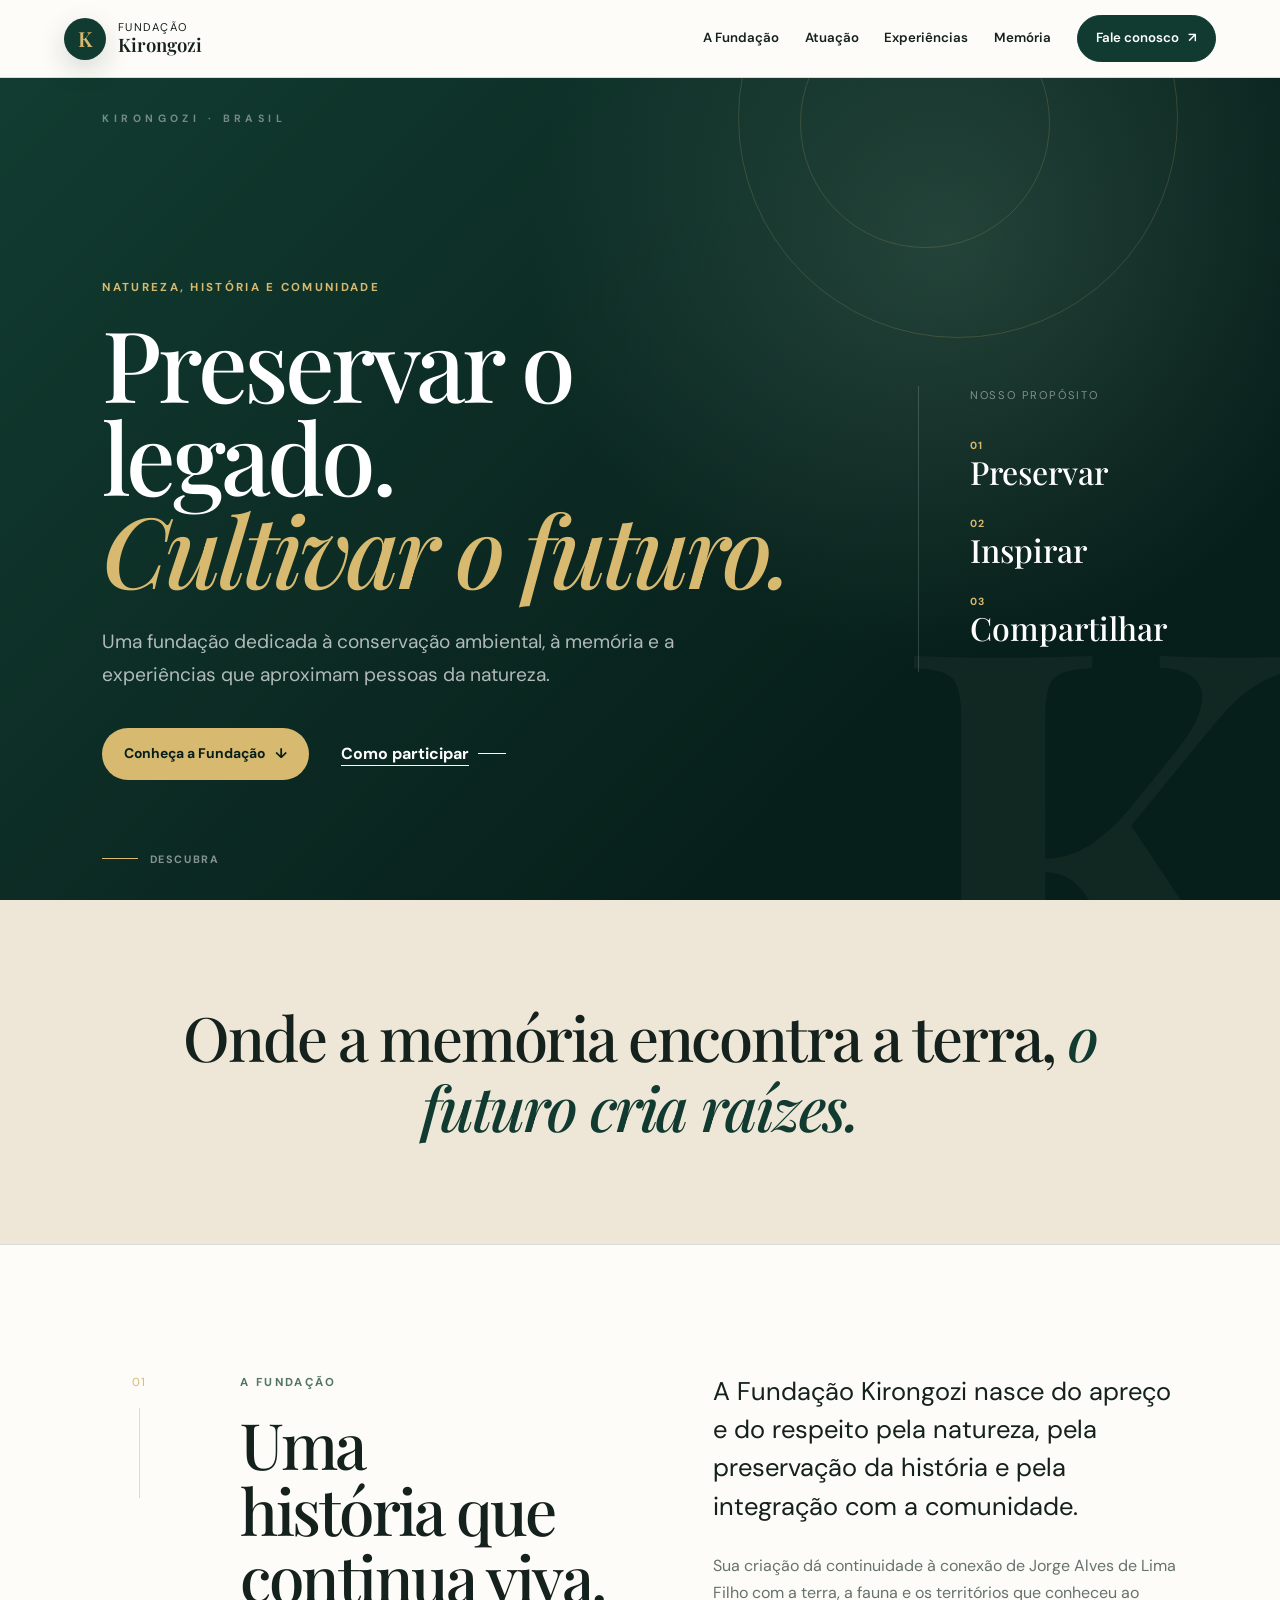
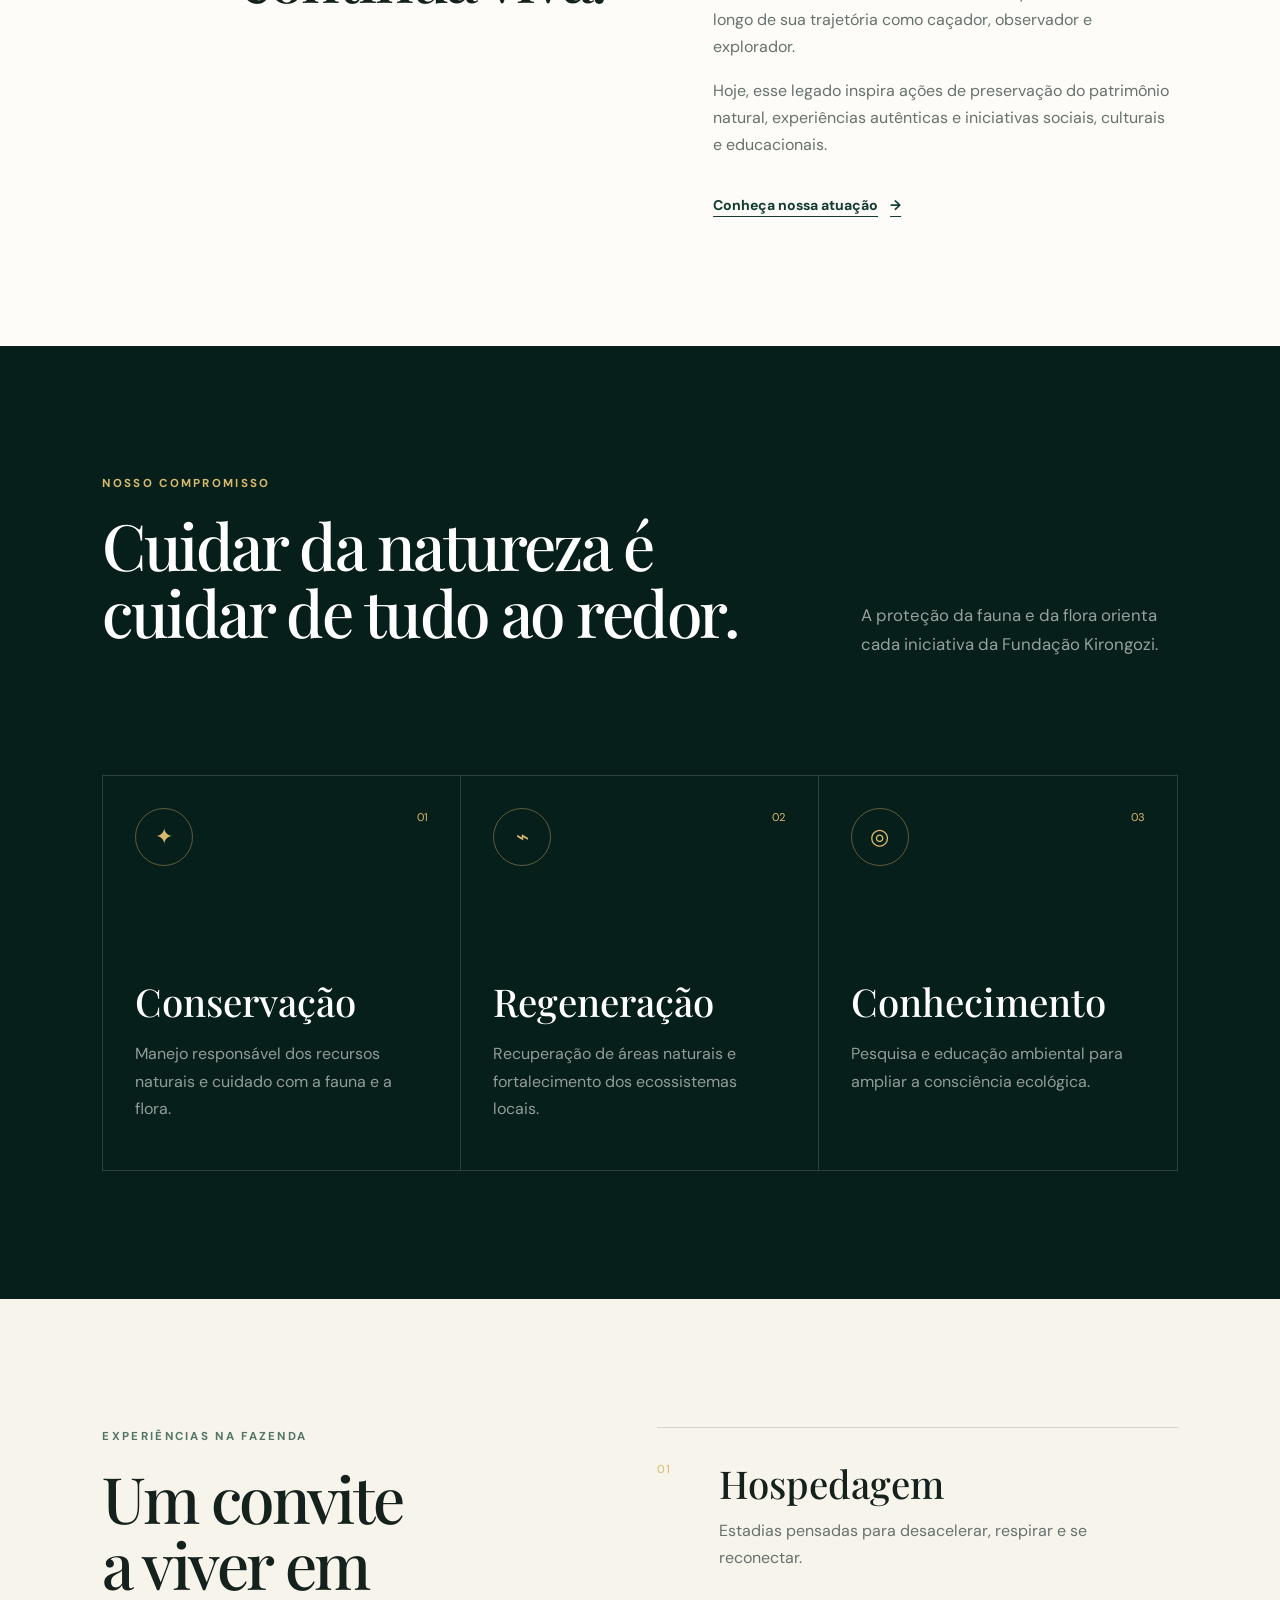
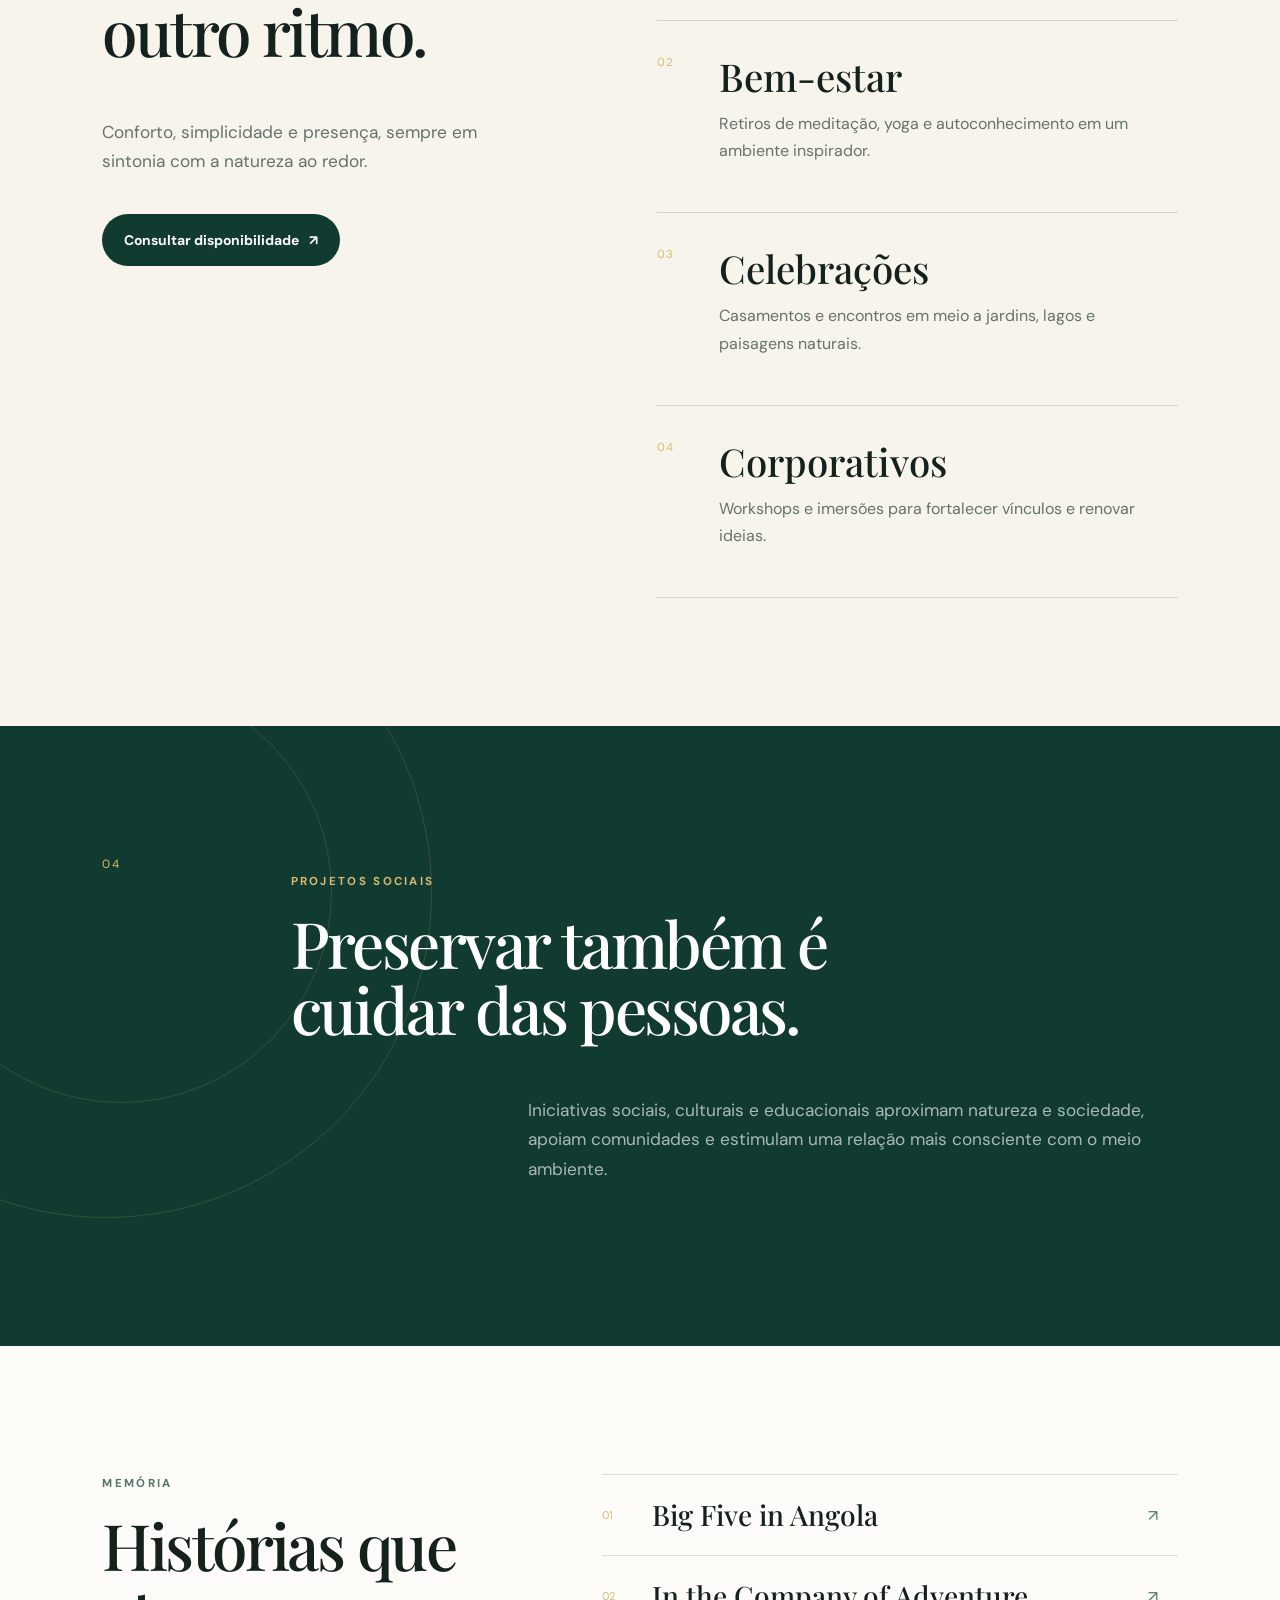
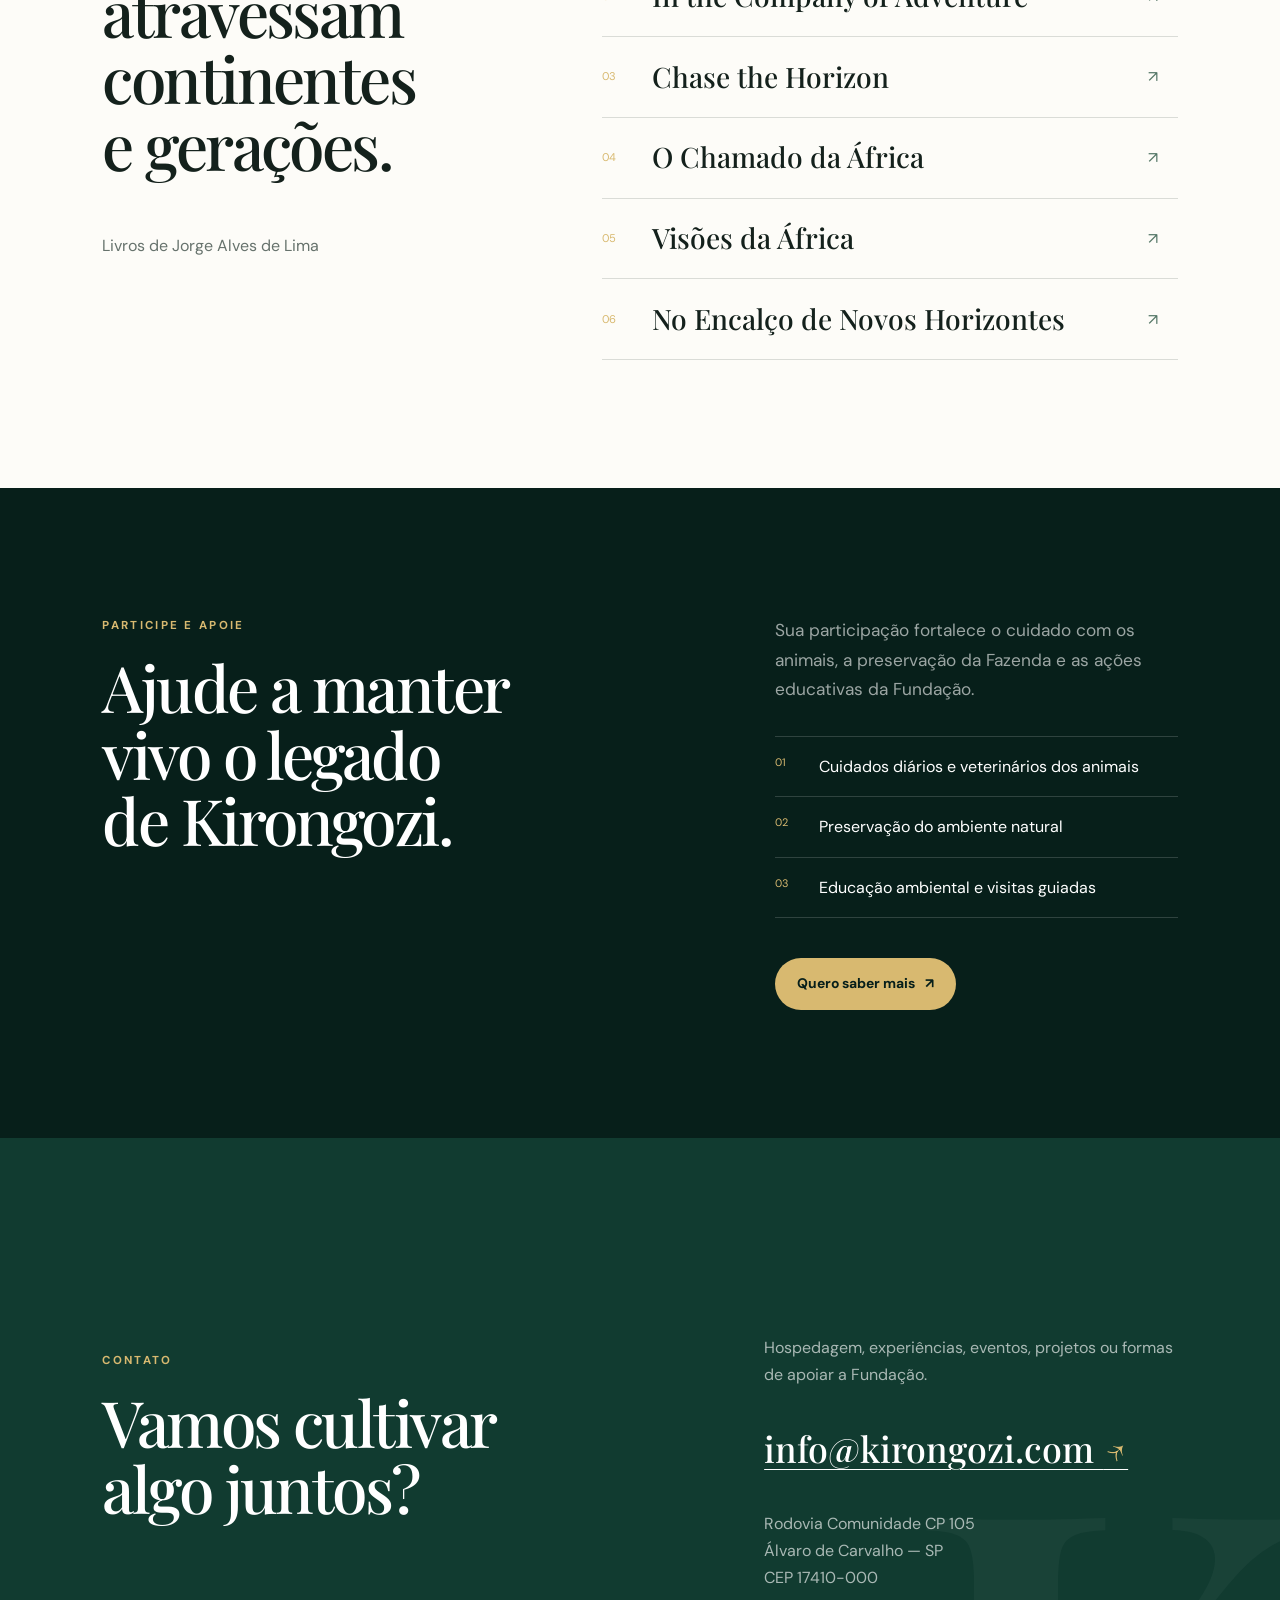
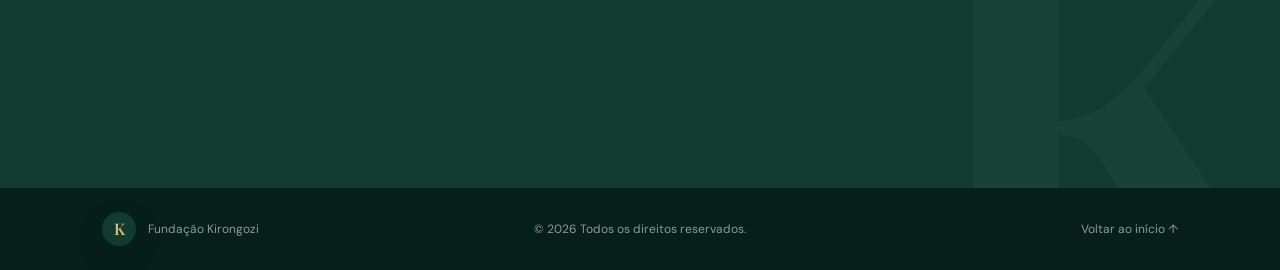
==== index.html @ 473d3bc5 "Redesenha site institucional da Fundação Kirongozi" ====
<!doctype html>
<html lang="pt-BR">
<head>
  <meta charset="utf-8">
  <meta name="viewport" content="width=device-width, initial-scale=1">
  <meta name="description" content="Fundação Kirongozi — preservação ambiental, memória, educação e experiências em conexão com a natureza.">
  <meta name="theme-color" content="#0b2c24">
  <meta name="color-scheme" content="light">
  <meta property="og:type" content="website">
  <meta property="og:locale" content="pt_BR">
  <meta property="og:title" content="Fundação Kirongozi — Preservar o legado. Cultivar o futuro.">
  <meta property="og:description" content="Natureza, história e comunidade reunidas em um mesmo propósito.">
  <meta property="og:url" content="https://raphad2712-creator.github.io/site-kirongozi/">
  <meta name="twitter:card" content="summary">
  <title>Fundação Kirongozi | Natureza, história e comunidade</title>
  <link rel="canonical" href="https://raphad2712-creator.github.io/site-kirongozi/">
  <link rel="icon" type="image/svg+xml" href="data:image/svg+xml,%3Csvg xmlns='http://www.w3.org/2000/svg' viewBox='0 0 64 64'%3E%3Crect width='64' height='64' rx='18' fill='%230b2c24'/%3E%3Cpath d='M18 14v36h8V35l17 15h11L33 31l19-17H41L26 28V14z' fill='%23d8b970'/%3E%3C/svg%3E">
  <link rel="preconnect" href="https://fonts.googleapis.com">
  <link rel="preconnect" href="https://fonts.gstatic.com" crossorigin>
  <link href="https://fonts.googleapis.com/css2?family=DM+Sans:wght@400;500;600;700&family=Playfair+Display:ital,wght@0,500;0,600;1,500&display=swap" rel="stylesheet">
  <link rel="stylesheet" href="style.css">
</head>
<body>
  <a class="skip-link" href="#conteudo">Ir para o conteúdo</a>
  <div class="scroll-progress" aria-hidden="true"><span></span></div>

  <header class="site-header" id="inicio">
    <a class="brand" href="#inicio" aria-label="Fundação Kirongozi — início">
      <span class="brand-mark" aria-hidden="true">K</span>
      <span class="brand-name">Fundação <strong>Kirongozi</strong></span>
    </a>

    <button class="menu-button" type="button" aria-expanded="false" aria-controls="site-nav">
      <span></span><span></span><span></span>
      <span class="sr-only">Abrir menu</span>
    </button>

    <nav class="site-nav" id="site-nav" aria-label="Navegação principal">
      <a href="#fundacao">A Fundação</a>
      <a href="#atuacao">Atuação</a>
      <a href="#experiencias">Experiências</a>
      <a href="#memoria">Memória</a>
      <a class="nav-cta" href="#contato">Fale conosco <span aria-hidden="true">↗</span></a>
    </nav>
  </header>

  <main id="conteudo">
    <section class="hero" aria-labelledby="hero-title">
      <div class="hero-orbit orbit-one" aria-hidden="true"></div>
      <div class="hero-orbit orbit-two" aria-hidden="true"></div>
      <div class="hero-wordmark" aria-hidden="true">KIRONGOZI · BRASIL</div>

      <div class="hero-copy reveal">
        <p class="eyebrow light">Natureza, história e comunidade</p>
        <h1 id="hero-title">Preservar o legado.<br><em>Cultivar o futuro.</em></h1>
        <p class="hero-intro">Uma fundação dedicada à conservação ambiental, à memória e a experiências que aproximam pessoas da natureza.</p>
        <div class="hero-actions">
          <a class="button button-gold" href="#fundacao">Conheça a Fundação <span aria-hidden="true">↓</span></a>
          <a class="text-link" href="#participe">Como participar</a>
        </div>
      </div>

      <div class="hero-side reveal" aria-label="Pilares da Fundação">
        <p class="hero-side-label">Nosso propósito</p>
        <ol>
          <li><span>01</span> Preservar</li>
          <li><span>02</span> Inspirar</li>
          <li><span>03</span> Compartilhar</li>
        </ol>
      </div>

      <a class="hero-scroll" href="#fundacao" aria-label="Rolar para conhecer a Fundação">
        <span aria-hidden="true"></span> Descubra
      </a>
    </section>

    <section class="manifesto" aria-label="Manifesto">
      <p class="reveal">Onde a memória encontra a terra, <em>o futuro cria raízes.</em></p>
    </section>

    <section class="section intro-section" id="fundacao" aria-labelledby="fundacao-title">
      <div class="section-index" aria-hidden="true"><span>01</span><i></i></div>
      <div class="section-heading reveal">
        <p class="eyebrow">A Fundação</p>
        <h2 id="fundacao-title">Uma história que continua viva.</h2>
      </div>
      <div class="section-copy reveal">
        <p class="lead">A Fundação Kirongozi nasce do apreço e do respeito pela natureza, pela preservação da história e pela integração com a comunidade.</p>
        <p>Sua criação dá continuidade à conexão de Jorge Alves de Lima Filho com a terra, a fauna e os territórios que conheceu ao longo de sua trajetória como caçador, observador e explorador.</p>
        <p>Hoje, esse legado inspira ações de preservação do patrimônio natural, experiências autênticas e iniciativas sociais, culturais e educacionais.</p>
        <a class="inline-link" href="#atuacao">Conheça nossa atuação <span aria-hidden="true">→</span></a>
      </div>
    </section>

    <section class="pillars dark-section" id="atuacao" aria-labelledby="atuacao-title">
      <div class="pillars-heading reveal">
        <div>
          <p class="eyebrow light">Nosso compromisso</p>
          <h2 id="atuacao-title">Cuidar da natureza é cuidar de tudo ao redor.</h2>
        </div>
        <p>A proteção da fauna e da flora orienta cada iniciativa da Fundação Kirongozi.</p>
      </div>

      <div class="pillar-grid">
        <article class="pillar-card reveal">
          <div class="pillar-symbol" aria-hidden="true">✦</div>
          <span>01</span>
          <h3>Conservação</h3>
          <p>Manejo responsável dos recursos naturais e cuidado com a fauna e a flora.</p>
        </article>
        <article class="pillar-card reveal">
          <div class="pillar-symbol" aria-hidden="true">⌁</div>
          <span>02</span>
          <h3>Regeneração</h3>
          <p>Recuperação de áreas naturais e fortalecimento dos ecossistemas locais.</p>
        </article>
        <article class="pillar-card reveal">
          <div class="pillar-symbol" aria-hidden="true">◎</div>
          <span>03</span>
          <h3>Conhecimento</h3>
          <p>Pesquisa e educação ambiental para ampliar a consciência ecológica.</p>
        </article>
      </div>
    </section>

    <section class="experiences" id="experiencias" aria-labelledby="experiencias-title">
      <div class="experience-intro reveal">
        <p class="eyebrow">Experiências na Fazenda</p>
        <h2 id="experiencias-title">Um convite a viver em outro ritmo.</h2>
        <p>Conforto, simplicidade e presença, sempre em sintonia com a natureza ao redor.</p>
        <a class="button button-forest" href="mailto:info@kirongozi.com?subject=Quero%20conhecer%20as%20experi%C3%AAncias%20Kirongozi">Consultar disponibilidade <span aria-hidden="true">↗</span></a>
      </div>

      <div class="experience-list">
        <article class="experience-item reveal">
          <span>01</span>
          <div><h3>Hospedagem</h3><p>Estadias pensadas para desacelerar, respirar e se reconectar.</p></div>
        </article>
        <article class="experience-item reveal">
          <span>02</span>
          <div><h3>Bem-estar</h3><p>Retiros de meditação, yoga e autoconhecimento em um ambiente inspirador.</p></div>
        </article>
        <article class="experience-item reveal">
          <span>03</span>
          <div><h3>Celebrações</h3><p>Casamentos e encontros em meio a jardins, lagos e paisagens naturais.</p></div>
        </article>
        <article class="experience-item reveal">
          <span>04</span>
          <div><h3>Corporativos</h3><p>Workshops e imersões para fortalecer vínculos e renovar ideias.</p></div>
        </article>
      </div>
    </section>

    <section class="social-band" aria-labelledby="social-title">
      <div class="social-number" aria-hidden="true">04</div>
      <div class="social-copy reveal">
        <p class="eyebrow light">Projetos sociais</p>
        <h2 id="social-title">Preservar também é cuidar das pessoas.</h2>
        <p>Iniciativas sociais, culturais e educacionais aproximam natureza e sociedade, apoiam comunidades e estimulam uma relação mais consciente com o meio ambiente.</p>
      </div>
    </section>

    <section class="books" id="memoria" aria-labelledby="livros-title">
      <div class="books-heading reveal">
        <p class="eyebrow">Memória</p>
        <h2 id="livros-title">Histórias que atravessam continentes e gerações.</h2>
        <p>Livros de Jorge Alves de Lima</p>
      </div>
      <div class="book-list reveal">
        <div class="book-item"><span>01</span><h3>Big Five in Angola</h3><i aria-hidden="true">↗</i></div>
        <div class="book-item"><span>02</span><h3>In the Company of Adventure</h3><i aria-hidden="true">↗</i></div>
        <div class="book-item"><span>03</span><h3>Chase the Horizon</h3><i aria-hidden="true">↗</i></div>
        <div class="book-item"><span>04</span><h3>O Chamado da África</h3><i aria-hidden="true">↗</i></div>
        <div class="book-item"><span>05</span><h3>Visões da África</h3><i aria-hidden="true">↗</i></div>
        <div class="book-item"><span>06</span><h3>No Encalço de Novos Horizontes</h3><i aria-hidden="true">↗</i></div>
      </div>
    </section>

    <section class="support" id="participe" aria-labelledby="participe-title">
      <div class="support-copy reveal">
        <p class="eyebrow light">Participe e apoie</p>
        <h2 id="participe-title">Ajude a manter vivo o legado de Kirongozi.</h2>
      </div>
      <div class="support-details reveal">
        <p>Sua participação fortalece o cuidado com os animais, a preservação da Fazenda e as ações educativas da Fundação.</p>
        <ul>
          <li><span>01</span> Cuidados diários e veterinários dos animais</li>
          <li><span>02</span> Preservação do ambiente natural</li>
          <li><span>03</span> Educação ambiental e visitas guiadas</li>
        </ul>
        <a class="button button-gold" href="mailto:info@kirongozi.com?subject=Quero%20apoiar%20a%20Funda%C3%A7%C3%A3o%20Kirongozi">Quero saber mais <span aria-hidden="true">↗</span></a>
      </div>
    </section>

    <section class="contact" id="contato" aria-labelledby="contato-title">
      <div class="contact-lead reveal">
        <p class="eyebrow light">Contato</p>
        <h2 id="contato-title">Vamos cultivar algo juntos?</h2>
      </div>
      <div class="contact-details reveal">
        <p>Hospedagem, experiências, eventos, projetos ou formas de apoiar a Fundação.</p>
        <a class="contact-email" href="mailto:info@kirongozi.com">info@kirongozi.com <span aria-hidden="true">↗</span></a>
        <address>Rodovia Comunidade CP 105<br>Álvaro de Carvalho — SP<br>CEP 17410-000</address>
      </div>
      <div class="contact-mark" aria-hidden="true">K</div>
    </section>
  </main>

  <footer class="site-footer">
    <div class="footer-brand"><span class="brand-mark" aria-hidden="true">K</span><span>Fundação Kirongozi</span></div>
    <p>© <span id="year"></span> Todos os direitos reservados.</p>
    <a href="#inicio">Voltar ao início <span aria-hidden="true">↑</span></a>
  </footer>

  <script src="script.js"></script>
</body>
</html>
---- style.css ----
:root {
  --forest: #113b30;
  --deep: #071f1a;
  --moss: #527565;
  --sage: #a9b7a5;
  --gold: #d8b970;
  --sand: #eee7d7;
  --ivory: #f7f4eb;
  --paper: #fdfcf8;
  --ink: #14211c;
  --muted: #66726c;
  --line: rgba(20, 33, 28, .15);
  --serif: "Playfair Display", Georgia, serif;
  --sans: "DM Sans", Arial, sans-serif;
}

* { box-sizing: border-box; }
html { scroll-behavior: smooth; scroll-padding-top: 78px; }
body { margin: 0; color: var(--ink); background: var(--paper); font: 400 16px/1.7 var(--sans); overflow-x: hidden; }
body.menu-open { overflow: hidden; }
a { color: inherit; }
.sr-only { position: absolute; width: 1px; height: 1px; padding: 0; margin: -1px; overflow: hidden; clip: rect(0, 0, 0, 0); white-space: nowrap; border: 0; }
.skip-link { position: fixed; top: -5rem; left: 1rem; z-index: 100; padding: .7rem 1rem; color: var(--deep); background: var(--gold); font-weight: 700; }
.skip-link:focus { top: 1rem; }
.scroll-progress { position: fixed; inset: 0 0 auto; height: 3px; z-index: 100; }
.scroll-progress span { display: block; width: 0; height: 100%; background: var(--gold); }

.site-header { position: sticky; top: 0; z-index: 30; height: 78px; padding: 0 clamp(1.25rem, 5vw, 5rem); display: flex; align-items: center; justify-content: space-between; border-bottom: 1px solid var(--line); background: rgba(253, 252, 248, .88); backdrop-filter: blur(18px); }
.brand, .footer-brand { display: flex; align-items: center; gap: .75rem; text-decoration: none; }
.brand-mark { width: 42px; height: 42px; display: grid; place-items: center; flex: 0 0 auto; border-radius: 50%; color: var(--gold); background: var(--forest); font: 600 1.3rem/1 var(--serif); box-shadow: 0 10px 28px rgba(7, 31, 26, .16); }
.brand-name { font-size: .7rem; line-height: 1.05; letter-spacing: .13em; text-transform: uppercase; }
.brand-name strong { display: block; margin-top: .16rem; font: 600 1.16rem/1 var(--serif); letter-spacing: 0; text-transform: none; }
.site-nav { display: flex; align-items: center; gap: clamp(1rem, 2vw, 2rem); }
.site-nav a { position: relative; font-size: .83rem; font-weight: 600; text-decoration: none; }
.site-nav a:not(.nav-cta)::after { content: ""; position: absolute; right: 0; bottom: -.45rem; left: 0; height: 1px; background: var(--forest); transform: scaleX(0); transform-origin: right; transition: transform .25s ease; }
.site-nav a:hover::after, .site-nav a:focus-visible::after, .site-nav a.active::after { transform: scaleX(1); transform-origin: left; }
.nav-cta { padding: .7rem 1.15rem; border: 1px solid var(--forest); border-radius: 99px; color: white; background: var(--forest); }
.nav-cta span { margin-left: .35rem; }
.nav-cta:hover { background: var(--deep); }
.menu-button { display: none; width: 44px; height: 44px; padding: 9px; border: 0; border-radius: 50%; background: transparent; }
.menu-button span:not(.sr-only) { display: block; width: 24px; height: 2px; margin: 5px 0; background: var(--ink); transition: transform .25s, opacity .2s; }

.hero { min-height: calc(100svh - 78px); padding: clamp(5rem, 10vw, 9rem) clamp(1.25rem, 8vw, 8rem) 3rem; display: grid; grid-template-columns: minmax(0, 1.5fr) minmax(260px, .5fr); gap: 8vw; align-items: center; position: relative; isolation: isolate; overflow: hidden; color: white; background: radial-gradient(circle at 74% 20%, rgba(82,117,101,.36), transparent 26rem), linear-gradient(135deg, #123c31, var(--deep) 72%); }
.hero::after { content: "K"; position: absolute; right: -3vw; bottom: -19vw; z-index: -2; color: rgba(255,255,255,.035); font: 600 clamp(26rem, 48vw, 48rem)/1 var(--serif); }
.hero-wordmark { position: absolute; top: 2rem; left: clamp(1.25rem, 8vw, 8rem); color: rgba(255,255,255,.42); font-size: .66rem; font-weight: 700; letter-spacing: .42em; }
.hero-orbit { position: absolute; z-index: -1; border: 1px solid rgba(216,185,112,.18); border-radius: 50%; }
.orbit-one { width: 440px; height: 440px; right: 8vw; top: -180px; }
.orbit-two { width: 250px; height: 250px; right: 18vw; top: -80px; }
.hero-copy, .hero-side { position: relative; z-index: 1; }
.eyebrow { margin: 0 0 1.15rem; color: var(--moss); font-size: .72rem; font-weight: 700; letter-spacing: .2em; text-transform: uppercase; }
.eyebrow.light { color: var(--gold); }
h1, h2, h3, p { margin-top: 0; }
h1, h2 { font-family: var(--serif); font-weight: 500; letter-spacing: -.04em; }
h1 { max-width: 1050px; margin-bottom: 2rem; font-size: clamp(3.7rem, 7.7vw, 8rem); line-height: .94; }
h1 em { color: var(--gold); font-weight: 500; }
.hero-intro { max-width: 620px; color: rgba(255,255,255,.68); font-size: clamp(1.02rem, 1.5vw, 1.24rem); }
.hero-actions { margin-top: 2.25rem; display: flex; align-items: center; gap: 2rem; }
.button { min-height: 52px; padding: .8rem 1.35rem; display: inline-flex; align-items: center; justify-content: center; gap: .65rem; border-radius: 99px; font-size: .87rem; font-weight: 700; text-decoration: none; transition: transform .2s, background .2s, box-shadow .2s; }
.button:hover { transform: translateY(-2px); box-shadow: 0 12px 30px rgba(0,0,0,.14); }
.button-gold { color: var(--deep); background: var(--gold); }
.button-gold:hover { background: #e6ca88; }
.button-forest { color: white; background: var(--forest); }
.text-link { display: inline-flex; align-items: center; gap: .55rem; color: white; font-weight: 700; text-underline-offset: .35rem; }
.text-link::after { content: ""; width: 28px; height: 1px; background: currentColor; transition: width .2s; }
.text-link:hover::after { width: 44px; }
.hero-side { padding-left: clamp(1.5rem, 4vw, 4rem); border-left: 1px solid rgba(255,255,255,.16); }
.hero-side-label { margin-bottom: 2rem; color: rgba(255,255,255,.45); font-size: .7rem; letter-spacing: .16em; text-transform: uppercase; }
.hero-side ol { margin: 0; padding: 0; list-style: none; }
.hero-side li { margin-bottom: 1.5rem; font: 500 clamp(1.45rem, 2.5vw, 2.3rem)/1.2 var(--serif); }
.hero-side li span { display: block; color: var(--gold); font: 700 .65rem/1.5 var(--sans); letter-spacing: .14em; }
.hero-scroll { position: absolute; bottom: 2rem; left: clamp(1.25rem, 8vw, 8rem); display: flex; align-items: center; gap: .7rem; color: rgba(255,255,255,.5); font-size: .67rem; font-weight: 700; letter-spacing: .15em; text-decoration: none; text-transform: uppercase; }
.hero-scroll span { width: 36px; height: 1px; background: var(--gold); }

.manifesto { padding: clamp(4rem, 8vw, 7rem) clamp(1.25rem, 8vw, 8rem); background: var(--sand); text-align: center; }
.manifesto p { max-width: 1050px; margin: auto; font: 500 clamp(2.2rem, 4.8vw, 5rem)/1.13 var(--serif); letter-spacing: -.035em; }
.manifesto em { color: var(--forest); }
.section { padding: clamp(5rem, 10vw, 9rem) clamp(1.25rem, 8vw, 8rem); display: grid; grid-template-columns: 74px minmax(260px,.88fr) minmax(320px,1fr); gap: clamp(2rem, 5vw, 6rem); border-top: 1px solid var(--line); }
.section-index { display: flex; flex-direction: column; align-items: center; color: var(--gold); font-size: .73rem; letter-spacing: .16em; }
.section-index i { width: 1px; height: 90px; margin-top: 1rem; background: var(--line); }
.section h2, .pillars h2, .experiences h2, .social-band h2, .books h2, .support h2, .contact h2 { font-size: clamp(2.65rem, 5vw, 5.4rem); line-height: 1.04; text-wrap: balance; }
.section-copy { max-width: 680px; }
.section-copy .lead { color: var(--ink); font-size: clamp(1.25rem, 2vw, 1.65rem); line-height: 1.5; }
.section-copy p:not(.lead) { color: var(--muted); }
.inline-link { display: inline-flex; gap: .75rem; margin-top: 1.25rem; color: var(--forest); font-size: .88rem; font-weight: 700; text-underline-offset: .35rem; }

.dark-section { color: white; background: var(--deep); }
.pillars { padding: clamp(5rem, 10vw, 9rem) clamp(1.25rem, 8vw, 8rem); }
.pillars-heading { display: grid; grid-template-columns: 1.35fr .65fr; gap: 8vw; align-items: end; }
.pillars-heading > p { max-width: 450px; margin-bottom: 2.5rem; color: rgba(255,255,255,.58); font-size: 1.05rem; }
.pillar-grid { margin-top: clamp(3rem, 6vw, 5rem); display: grid; grid-template-columns: repeat(3, 1fr); border: 1px solid rgba(255,255,255,.15); }
.pillar-card { min-height: 390px; padding: 2rem; position: relative; border-right: 1px solid rgba(255,255,255,.15); transition: background .25s, transform .25s; }
.pillar-card:last-child { border-right: 0; }
.pillar-card:hover { background: rgba(255,255,255,.04); transform: translateY(-5px); }
.pillar-card > span { position: absolute; top: 2rem; right: 2rem; color: var(--gold); font-size: .7rem; }
.pillar-symbol { width: 58px; height: 58px; display: grid; place-items: center; border: 1px solid rgba(216,185,112,.4); border-radius: 50%; color: var(--gold); font-size: 1.35rem; }
.pillar-card h3 { margin: 7rem 0 1rem; font: 500 clamp(1.8rem,3vw,2.5rem)/1.2 var(--serif); }
.pillar-card p { max-width: 320px; color: rgba(255,255,255,.56); }

.experiences { padding: clamp(5rem, 10vw, 9rem) clamp(1.25rem, 8vw, 8rem); display: grid; grid-template-columns: .9fr 1.1fr; gap: clamp(4rem, 10vw, 10rem); background: var(--ivory); }
.experience-intro { position: sticky; top: 120px; align-self: start; }
.experience-intro > p:not(.eyebrow) { max-width: 530px; color: var(--muted); font-size: 1.08rem; }
.experience-intro .button { margin-top: 1.3rem; }
.experience-list { border-top: 1px solid var(--line); }
.experience-item { min-height: 180px; padding: 2rem 0; display: grid; grid-template-columns: 62px 1fr; border-bottom: 1px solid var(--line); }
.experience-item > span { color: var(--gold); font-size: .72rem; letter-spacing: .12em; }
.experience-item h3 { margin-bottom: .7rem; font: 500 clamp(1.65rem, 3vw, 2.45rem)/1.2 var(--serif); }
.experience-item p { max-width: 450px; color: var(--muted); }

.social-band { min-height: 620px; padding: clamp(5rem, 10vw, 9rem) clamp(1.25rem, 8vw, 8rem); display: grid; grid-template-columns: .35fr 1.65fr; align-items: center; position: relative; isolation: isolate; overflow: hidden; color: white; background: var(--forest); }
.social-band::before, .social-band::after { content: ""; position: absolute; z-index: -1; border: 1px solid rgba(216,185,112,.17); border-radius: 50%; }
.social-band::before { width: 650px; height: 650px; left: -220px; top: -160px; }
.social-band::after { width: 420px; height: 420px; left: -90px; top: -45px; }
.social-number { align-self: start; color: var(--gold); font-size: .75rem; letter-spacing: .16em; }
.social-copy { max-width: 950px; margin-left: auto; }
.social-copy > p:last-child { max-width: 650px; margin-left: auto; color: rgba(255,255,255,.64); font-size: 1.08rem; }

.books { padding: clamp(5rem, 10vw, 9rem) clamp(1.25rem, 8vw, 8rem); display: grid; grid-template-columns: .8fr 1.2fr; gap: clamp(4rem, 9vw, 9rem); }
.books-heading > p:last-child { color: var(--muted); }
.book-list { border-top: 1px solid var(--line); }
.book-item { padding: 1.35rem 0; display: grid; grid-template-columns: 50px 1fr 30px; align-items: center; border-bottom: 1px solid var(--line); transition: padding .2s, background .2s; }
.book-item:hover { padding-left: .75rem; background: rgba(17,59,48,.025); }
.book-item span { color: var(--gold); font-size: .7rem; }
.book-item h3 { margin: 0; font: 500 clamp(1.25rem, 2.2vw, 1.85rem)/1.3 var(--serif); }
.book-item i { color: var(--moss); font-style: normal; }

.support { padding: clamp(5rem, 10vw, 9rem) clamp(1.25rem, 8vw, 8rem); display: grid; grid-template-columns: 1.15fr .85fr; gap: 10vw; color: white; background: var(--deep); }
.support-details > p { color: rgba(255,255,255,.6); font-size: 1.08rem; }
.support-details ul { margin: 2rem 0 2.5rem; padding: 0; list-style: none; border-top: 1px solid rgba(255,255,255,.16); }
.support-details li { padding: 1rem 0; display: grid; grid-template-columns: 44px 1fr; border-bottom: 1px solid rgba(255,255,255,.16); }
.support-details li span { color: var(--gold); font-size: .68rem; }

.contact { min-height: 650px; padding: clamp(5rem, 10vw, 9rem) clamp(1.25rem, 8vw, 8rem); display: grid; grid-template-columns: 1.15fr .85fr; gap: 8vw; align-items: center; position: relative; isolation: isolate; overflow: hidden; color: white; background: var(--forest); }
.contact-lead, .contact-details { position: relative; z-index: 1; }
.contact-details > p { max-width: 480px; color: rgba(255,255,255,.64); }
.contact-email { display: inline-block; margin: 1.4rem 0 2.5rem; color: white; font: 500 clamp(1.35rem, 2.8vw, 2.5rem)/1.2 var(--serif); text-decoration-thickness: 1px; text-underline-offset: .4rem; }
.contact-email span { color: var(--gold); }
.contact address { color: rgba(255,255,255,.64); font-style: normal; }
.contact-mark { position: absolute; right: -4vw; bottom: -17vw; z-index: -1; color: rgba(255,255,255,.035); font: 600 clamp(28rem, 48vw, 50rem)/1 var(--serif); }
.site-footer { padding: 1.5rem clamp(1.25rem, 8vw, 8rem); display: grid; grid-template-columns: 1fr 1fr 1fr; align-items: center; color: rgba(255,255,255,.55); background: var(--deep); font-size: .75rem; }
.site-footer .brand-mark { width: 34px; height: 34px; font-size: 1rem; }
.site-footer p { margin: 0; text-align: center; }
.site-footer > a { justify-self: end; text-decoration: none; }

.reveal { opacity: 0; transform: translateY(24px); transition: opacity .75s ease, transform .75s ease; }
.reveal.visible { opacity: 1; transform: none; }
:focus-visible { outline: 3px solid var(--gold); outline-offset: 4px; }

@media (max-width: 1040px) {
  .site-nav { gap: .9rem; }
  .site-nav a { font-size: .76rem; }
  .section { grid-template-columns: 52px 1fr; }
  .section-copy { grid-column: 2; }
  .books { grid-template-columns: 1fr; }
}

@media (max-width: 820px) {
  html { scroll-padding-top: 70px; }
  .site-header { height: 70px; }
  .menu-button { display: block; z-index: 32; cursor: pointer; }
  .menu-button[aria-expanded="true"] span:nth-child(1) { transform: translateY(7px) rotate(45deg); }
  .menu-button[aria-expanded="true"] span:nth-child(2) { opacity: 0; }
  .menu-button[aria-expanded="true"] span:nth-child(3) { transform: translateY(-7px) rotate(-45deg); }
  .site-nav { position: fixed; inset: 70px 0 0; padding: 2rem 1.25rem 3rem; display: flex; flex-direction: column; align-items: stretch; gap: 0; visibility: hidden; opacity: 0; transform: translateY(-15px); background: var(--paper); transition: opacity .25s, transform .25s, visibility .25s; }
  .site-nav.open { visibility: visible; opacity: 1; transform: none; }
  .site-nav a { padding: 1rem .15rem; border-bottom: 1px solid var(--line); font: 500 1.55rem/1.3 var(--serif); }
  .site-nav a::after { display: none; }
  .site-nav .nav-cta { margin-top: 1.5rem; padding: .9rem 1.15rem; border: 0; color: white; font: 700 .9rem var(--sans); text-align: center; }
  .hero { min-height: calc(100svh - 70px); grid-template-columns: 1fr; padding-top: 5.5rem; }
  .hero-side { padding: 2rem 0 0; display: grid; grid-template-columns: 1fr 2fr; border-top: 1px solid rgba(255,255,255,.16); border-left: 0; }
  .hero-side ol { display: grid; grid-template-columns: repeat(3,1fr); gap: 1rem; }
  .hero-side li { font-size: 1.15rem; }
  .hero-scroll { display: none; }
  .pillars-heading, .experiences, .support, .contact { grid-template-columns: 1fr; }
  .pillar-grid { grid-template-columns: 1fr; }
  .pillar-card { min-height: 310px; border-right: 0; border-bottom: 1px solid rgba(255,255,255,.15); }
  .pillar-card:last-child { border-bottom: 0; }
  .experience-intro { position: static; }
  .social-band { min-height: 560px; grid-template-columns: 1fr; }
  .social-number { margin-bottom: 4rem; }
  .site-footer { grid-template-columns: 1fr auto; gap: 1rem; }
  .site-footer p { grid-column: 1 / -1; grid-row: 2; text-align: left; }
}

@media (max-width: 560px) {
  .brand-name { display: none; }
  h1 { font-size: clamp(3.25rem, 16vw, 5rem); }
  .hero { padding-bottom: 4rem; }
  .hero-actions { align-items: flex-start; flex-direction: column; gap: 1.2rem; }
  .hero-side { display: block; }
  .hero-side-label { margin-bottom: 1rem; }
  .hero-side ol { gap: .5rem; }
  .hero-side li { font-size: 1rem; }
  .section { grid-template-columns: 1fr; gap: 1rem; }
  .section-index { flex-direction: row; align-items: center; }
  .section-index i { width: 60px; height: 1px; margin: 0 0 0 .8rem; }
  .section-copy { grid-column: 1; }
  .pillar-card { padding: 1.5rem; }
  .experience-item { grid-template-columns: 45px 1fr; }
  .social-band { min-height: 600px; }
  .book-item { grid-template-columns: 38px 1fr 20px; }
  .contact { min-height: 600px; }
  .contact-email { overflow-wrap: anywhere; }
  .footer-brand > span:last-child { display: none; }
}

@media (prefers-reduced-motion: reduce) {
  html { scroll-behavior: auto; }
  *, *::before, *::after { animation-duration: .01ms !important; transition-duration: .01ms !important; }
  .reveal { opacity: 1; transform: none; }
}
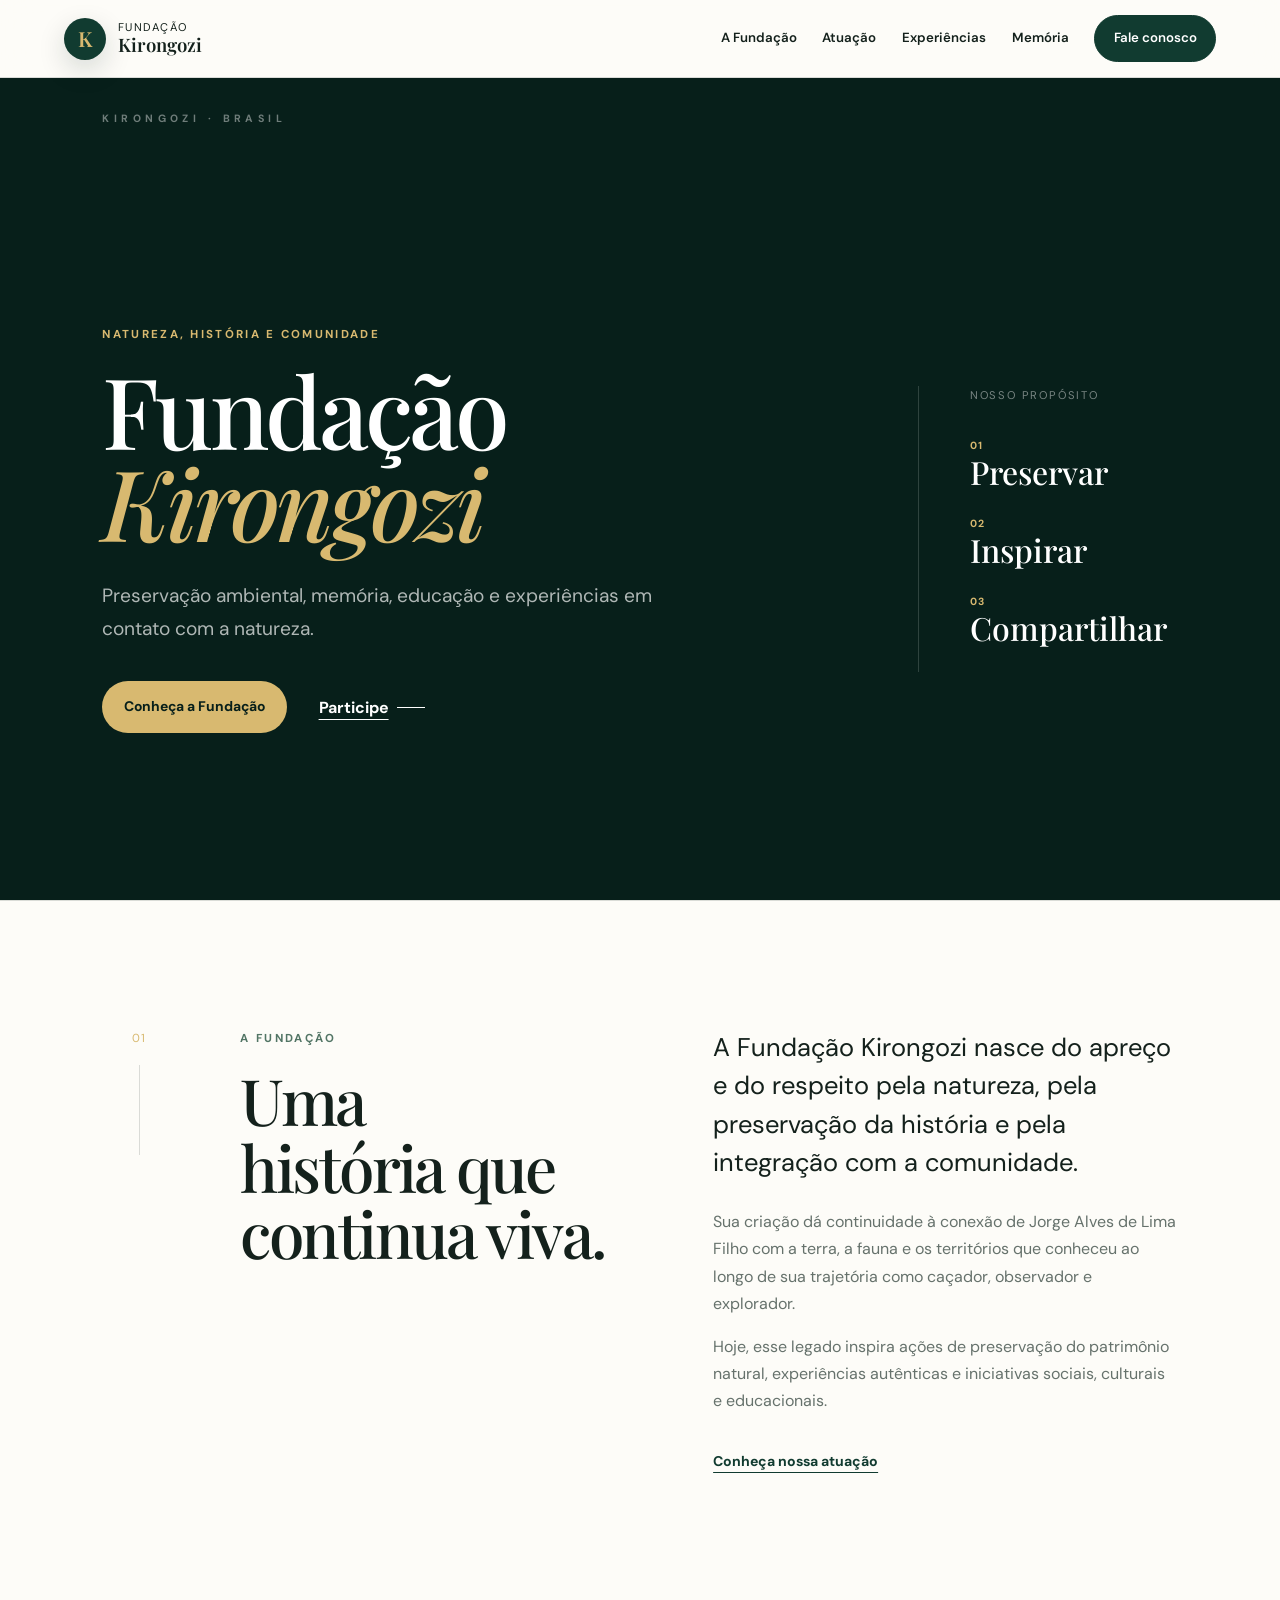
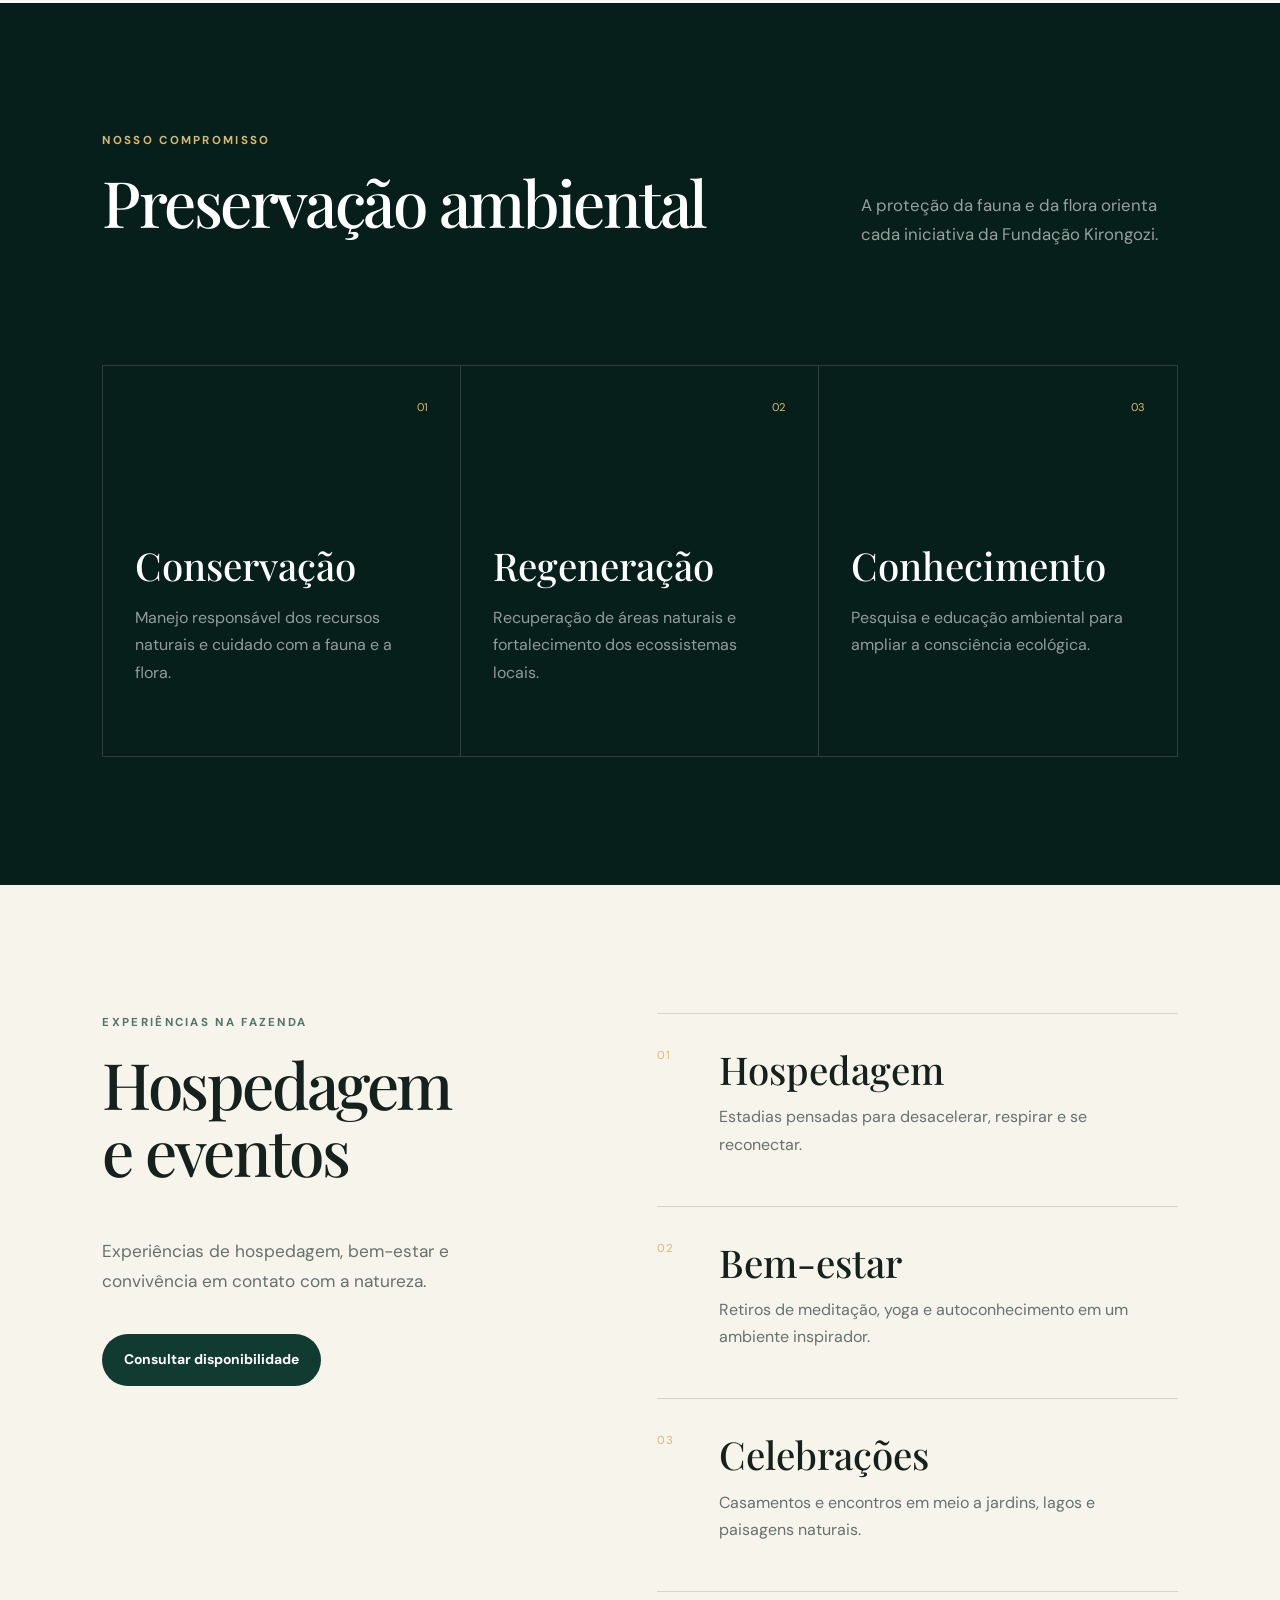
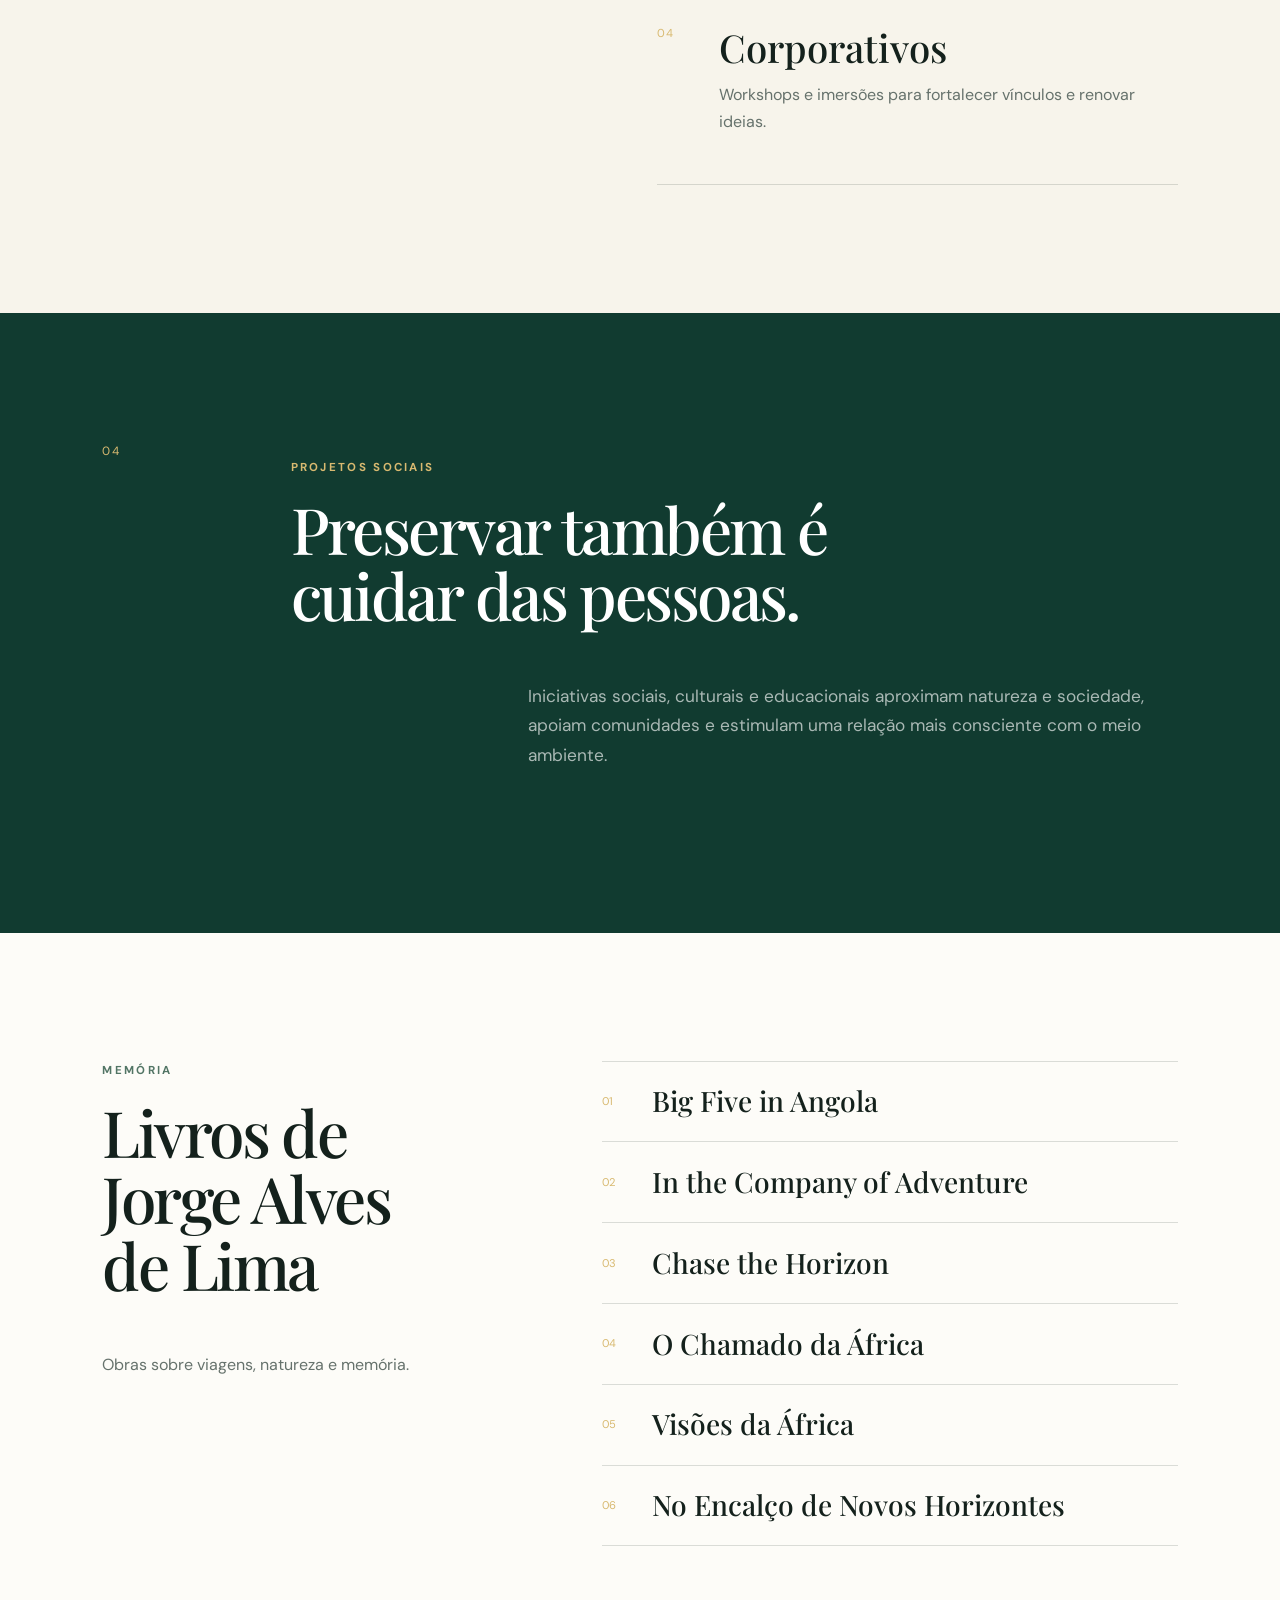
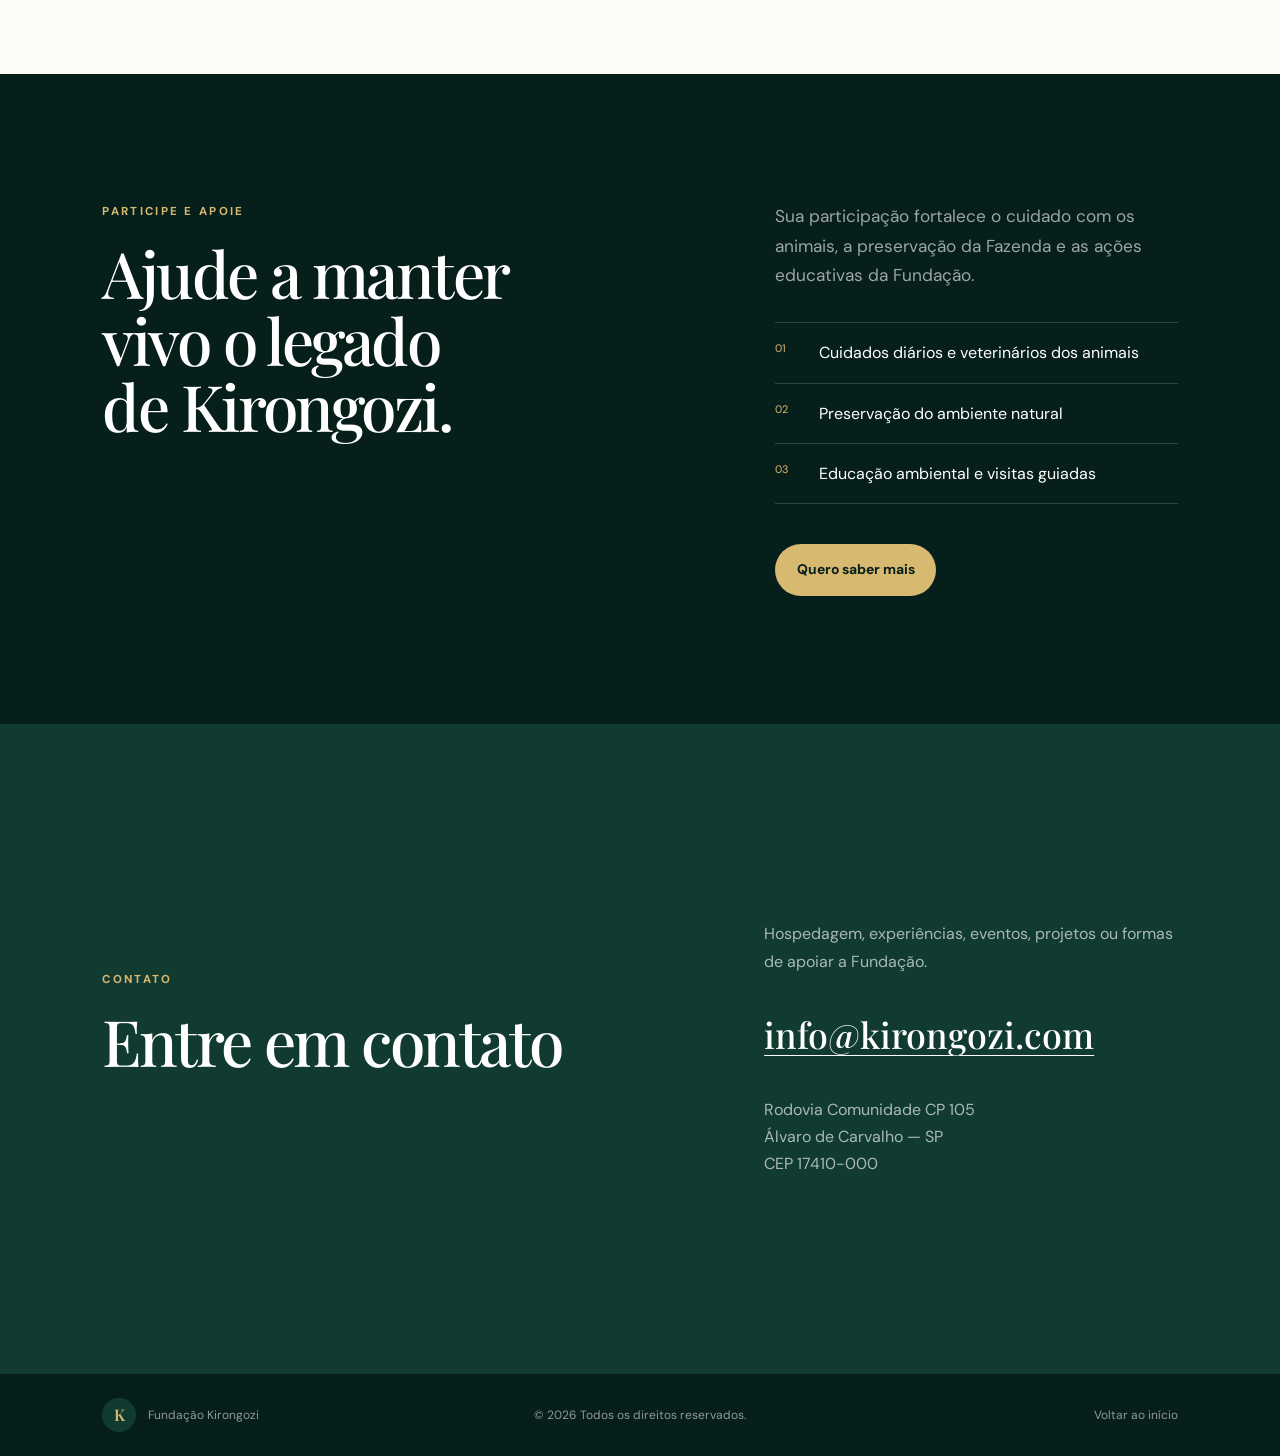
==== commit 3972a1ab: "Simplifica linguagem e remove elementos decorativos" ====
--- a/index.html
+++ b/index.html
@@ -40,23 +40,21 @@
       <a href="#atuacao">Atuação</a>
       <a href="#experiencias">Experiências</a>
       <a href="#memoria">Memória</a>
-      <a class="nav-cta" href="#contato">Fale conosco <span aria-hidden="true">↗</span></a>
+      <a class="nav-cta" href="#contato">Fale conosco</a>
     </nav>
   </header>
 
   <main id="conteudo">
     <section class="hero" aria-labelledby="hero-title">
-      <div class="hero-orbit orbit-one" aria-hidden="true"></div>
-      <div class="hero-orbit orbit-two" aria-hidden="true"></div>
       <div class="hero-wordmark" aria-hidden="true">KIRONGOZI · BRASIL</div>
 
       <div class="hero-copy reveal">
         <p class="eyebrow light">Natureza, história e comunidade</p>
-        <h1 id="hero-title">Preservar o legado.<br><em>Cultivar o futuro.</em></h1>
-        <p class="hero-intro">Uma fundação dedicada à conservação ambiental, à memória e a experiências que aproximam pessoas da natureza.</p>
+        <h1 id="hero-title">Fundação<br><em>Kirongozi</em></h1>
+        <p class="hero-intro">Preservação ambiental, memória, educação e experiências em contato com a natureza.</p>
         <div class="hero-actions">
-          <a class="button button-gold" href="#fundacao">Conheça a Fundação <span aria-hidden="true">↓</span></a>
-          <a class="text-link" href="#participe">Como participar</a>
+          <a class="button button-gold" href="#fundacao">Conheça a Fundação</a>
+          <a class="text-link" href="#participe">Participe</a>
         </div>
       </div>
 
@@ -69,13 +67,6 @@
         </ol>
       </div>
 
-      <a class="hero-scroll" href="#fundacao" aria-label="Rolar para conhecer a Fundação">
-        <span aria-hidden="true"></span> Descubra
-      </a>
-    </section>
-
-    <section class="manifesto" aria-label="Manifesto">
-      <p class="reveal">Onde a memória encontra a terra, <em>o futuro cria raízes.</em></p>
     </section>
 
     <section class="section intro-section" id="fundacao" aria-labelledby="fundacao-title">
@@ -88,7 +79,7 @@
         <p class="lead">A Fundação Kirongozi nasce do apreço e do respeito pela natureza, pela preservação da história e pela integração com a comunidade.</p>
         <p>Sua criação dá continuidade à conexão de Jorge Alves de Lima Filho com a terra, a fauna e os territórios que conheceu ao longo de sua trajetória como caçador, observador e explorador.</p>
         <p>Hoje, esse legado inspira ações de preservação do patrimônio natural, experiências autênticas e iniciativas sociais, culturais e educacionais.</p>
-        <a class="inline-link" href="#atuacao">Conheça nossa atuação <span aria-hidden="true">→</span></a>
+        <a class="inline-link" href="#atuacao">Conheça nossa atuação</a>
       </div>
     </section>
 
@@ -96,26 +87,23 @@
       <div class="pillars-heading reveal">
         <div>
           <p class="eyebrow light">Nosso compromisso</p>
-          <h2 id="atuacao-title">Cuidar da natureza é cuidar de tudo ao redor.</h2>
+          <h2 id="atuacao-title">Preservação ambiental</h2>
         </div>
         <p>A proteção da fauna e da flora orienta cada iniciativa da Fundação Kirongozi.</p>
       </div>
 
       <div class="pillar-grid">
         <article class="pillar-card reveal">
-          <div class="pillar-symbol" aria-hidden="true">✦</div>
           <span>01</span>
           <h3>Conservação</h3>
           <p>Manejo responsável dos recursos naturais e cuidado com a fauna e a flora.</p>
         </article>
         <article class="pillar-card reveal">
-          <div class="pillar-symbol" aria-hidden="true">⌁</div>
           <span>02</span>
           <h3>Regeneração</h3>
           <p>Recuperação de áreas naturais e fortalecimento dos ecossistemas locais.</p>
         </article>
         <article class="pillar-card reveal">
-          <div class="pillar-symbol" aria-hidden="true">◎</div>
           <span>03</span>
           <h3>Conhecimento</h3>
           <p>Pesquisa e educação ambiental para ampliar a consciência ecológica.</p>
@@ -126,9 +114,9 @@
     <section class="experiences" id="experiencias" aria-labelledby="experiencias-title">
       <div class="experience-intro reveal">
         <p class="eyebrow">Experiências na Fazenda</p>
-        <h2 id="experiencias-title">Um convite a viver em outro ritmo.</h2>
-        <p>Conforto, simplicidade e presença, sempre em sintonia com a natureza ao redor.</p>
-        <a class="button button-forest" href="mailto:info@kirongozi.com?subject=Quero%20conhecer%20as%20experi%C3%AAncias%20Kirongozi">Consultar disponibilidade <span aria-hidden="true">↗</span></a>
+        <h2 id="experiencias-title">Hospedagem e eventos</h2>
+        <p>Experiências de hospedagem, bem-estar e convivência em contato com a natureza.</p>
+        <a class="button button-forest" href="mailto:info@kirongozi.com?subject=Quero%20conhecer%20as%20experi%C3%AAncias%20Kirongozi">Consultar disponibilidade</a>
       </div>
 
       <div class="experience-list">
@@ -163,16 +151,16 @@
     <section class="books" id="memoria" aria-labelledby="livros-title">
       <div class="books-heading reveal">
         <p class="eyebrow">Memória</p>
-        <h2 id="livros-title">Histórias que atravessam continentes e gerações.</h2>
-        <p>Livros de Jorge Alves de Lima</p>
+        <h2 id="livros-title">Livros de Jorge Alves de Lima</h2>
+        <p>Obras sobre viagens, natureza e memória.</p>
       </div>
       <div class="book-list reveal">
-        <div class="book-item"><span>01</span><h3>Big Five in Angola</h3><i aria-hidden="true">↗</i></div>
-        <div class="book-item"><span>02</span><h3>In the Company of Adventure</h3><i aria-hidden="true">↗</i></div>
-        <div class="book-item"><span>03</span><h3>Chase the Horizon</h3><i aria-hidden="true">↗</i></div>
-        <div class="book-item"><span>04</span><h3>O Chamado da África</h3><i aria-hidden="true">↗</i></div>
-        <div class="book-item"><span>05</span><h3>Visões da África</h3><i aria-hidden="true">↗</i></div>
-        <div class="book-item"><span>06</span><h3>No Encalço de Novos Horizontes</h3><i aria-hidden="true">↗</i></div>
+        <div class="book-item"><span>01</span><h3>Big Five in Angola</h3></div>
+        <div class="book-item"><span>02</span><h3>In the Company of Adventure</h3></div>
+        <div class="book-item"><span>03</span><h3>Chase the Horizon</h3></div>
+        <div class="book-item"><span>04</span><h3>O Chamado da África</h3></div>
+        <div class="book-item"><span>05</span><h3>Visões da África</h3></div>
+        <div class="book-item"><span>06</span><h3>No Encalço de Novos Horizontes</h3></div>
       </div>
     </section>
 
@@ -188,28 +176,27 @@
           <li><span>02</span> Preservação do ambiente natural</li>
           <li><span>03</span> Educação ambiental e visitas guiadas</li>
         </ul>
-        <a class="button button-gold" href="mailto:info@kirongozi.com?subject=Quero%20apoiar%20a%20Funda%C3%A7%C3%A3o%20Kirongozi">Quero saber mais <span aria-hidden="true">↗</span></a>
+        <a class="button button-gold" href="mailto:info@kirongozi.com?subject=Quero%20apoiar%20a%20Funda%C3%A7%C3%A3o%20Kirongozi">Quero saber mais</a>
       </div>
     </section>
 
     <section class="contact" id="contato" aria-labelledby="contato-title">
       <div class="contact-lead reveal">
         <p class="eyebrow light">Contato</p>
-        <h2 id="contato-title">Vamos cultivar algo juntos?</h2>
+        <h2 id="contato-title">Entre em contato</h2>
       </div>
       <div class="contact-details reveal">
         <p>Hospedagem, experiências, eventos, projetos ou formas de apoiar a Fundação.</p>
-        <a class="contact-email" href="mailto:info@kirongozi.com">info@kirongozi.com <span aria-hidden="true">↗</span></a>
+        <a class="contact-email" href="mailto:info@kirongozi.com">info@kirongozi.com</a>
         <address>Rodovia Comunidade CP 105<br>Álvaro de Carvalho — SP<br>CEP 17410-000</address>
       </div>
-      <div class="contact-mark" aria-hidden="true">K</div>
     </section>
   </main>
 
   <footer class="site-footer">
     <div class="footer-brand"><span class="brand-mark" aria-hidden="true">K</span><span>Fundação Kirongozi</span></div>
     <p>© <span id="year"></span> Todos os direitos reservados.</p>
-    <a href="#inicio">Voltar ao início <span aria-hidden="true">↑</span></a>
+    <a href="#inicio">Voltar ao início</a>
   </footer>
 
   <script src="script.js"></script>
--- a/style.css
+++ b/style.css
@@ -40,12 +40,8 @@
 .menu-button { display: none; width: 44px; height: 44px; padding: 9px; border: 0; border-radius: 50%; background: transparent; }
 .menu-button span:not(.sr-only) { display: block; width: 24px; height: 2px; margin: 5px 0; background: var(--ink); transition: transform .25s, opacity .2s; }
 
-.hero { min-height: calc(100svh - 78px); padding: clamp(5rem, 10vw, 9rem) clamp(1.25rem, 8vw, 8rem) 3rem; display: grid; grid-template-columns: minmax(0, 1.5fr) minmax(260px, .5fr); gap: 8vw; align-items: center; position: relative; isolation: isolate; overflow: hidden; color: white; background: radial-gradient(circle at 74% 20%, rgba(82,117,101,.36), transparent 26rem), linear-gradient(135deg, #123c31, var(--deep) 72%); }
-.hero::after { content: "K"; position: absolute; right: -3vw; bottom: -19vw; z-index: -2; color: rgba(255,255,255,.035); font: 600 clamp(26rem, 48vw, 48rem)/1 var(--serif); }
+.hero { min-height: calc(100svh - 78px); padding: clamp(5rem, 10vw, 9rem) clamp(1.25rem, 8vw, 8rem) 3rem; display: grid; grid-template-columns: minmax(0, 1.5fr) minmax(260px, .5fr); gap: 8vw; align-items: center; position: relative; overflow: hidden; color: white; background: var(--deep); }
 .hero-wordmark { position: absolute; top: 2rem; left: clamp(1.25rem, 8vw, 8rem); color: rgba(255,255,255,.42); font-size: .66rem; font-weight: 700; letter-spacing: .42em; }
-.hero-orbit { position: absolute; z-index: -1; border: 1px solid rgba(216,185,112,.18); border-radius: 50%; }
-.orbit-one { width: 440px; height: 440px; right: 8vw; top: -180px; }
-.orbit-two { width: 250px; height: 250px; right: 18vw; top: -80px; }
 .hero-copy, .hero-side { position: relative; z-index: 1; }
 .eyebrow { margin: 0 0 1.15rem; color: var(--moss); font-size: .72rem; font-weight: 700; letter-spacing: .2em; text-transform: uppercase; }
 .eyebrow.light { color: var(--gold); }
@@ -68,12 +64,6 @@
 .hero-side ol { margin: 0; padding: 0; list-style: none; }
 .hero-side li { margin-bottom: 1.5rem; font: 500 clamp(1.45rem, 2.5vw, 2.3rem)/1.2 var(--serif); }
 .hero-side li span { display: block; color: var(--gold); font: 700 .65rem/1.5 var(--sans); letter-spacing: .14em; }
-.hero-scroll { position: absolute; bottom: 2rem; left: clamp(1.25rem, 8vw, 8rem); display: flex; align-items: center; gap: .7rem; color: rgba(255,255,255,.5); font-size: .67rem; font-weight: 700; letter-spacing: .15em; text-decoration: none; text-transform: uppercase; }
-.hero-scroll span { width: 36px; height: 1px; background: var(--gold); }
-
-.manifesto { padding: clamp(4rem, 8vw, 7rem) clamp(1.25rem, 8vw, 8rem); background: var(--sand); text-align: center; }
-.manifesto p { max-width: 1050px; margin: auto; font: 500 clamp(2.2rem, 4.8vw, 5rem)/1.13 var(--serif); letter-spacing: -.035em; }
-.manifesto em { color: var(--forest); }
 .section { padding: clamp(5rem, 10vw, 9rem) clamp(1.25rem, 8vw, 8rem); display: grid; grid-template-columns: 74px minmax(260px,.88fr) minmax(320px,1fr); gap: clamp(2rem, 5vw, 6rem); border-top: 1px solid var(--line); }
 .section-index { display: flex; flex-direction: column; align-items: center; color: var(--gold); font-size: .73rem; letter-spacing: .16em; }
 .section-index i { width: 1px; height: 90px; margin-top: 1rem; background: var(--line); }
@@ -92,8 +82,7 @@
 .pillar-card:last-child { border-right: 0; }
 .pillar-card:hover { background: rgba(255,255,255,.04); transform: translateY(-5px); }
 .pillar-card > span { position: absolute; top: 2rem; right: 2rem; color: var(--gold); font-size: .7rem; }
-.pillar-symbol { width: 58px; height: 58px; display: grid; place-items: center; border: 1px solid rgba(216,185,112,.4); border-radius: 50%; color: var(--gold); font-size: 1.35rem; }
-.pillar-card h3 { margin: 7rem 0 1rem; font: 500 clamp(1.8rem,3vw,2.5rem)/1.2 var(--serif); }
+.pillar-card h3 { margin: 9rem 0 1rem; font: 500 clamp(1.8rem,3vw,2.5rem)/1.2 var(--serif); }
 .pillar-card p { max-width: 320px; color: rgba(255,255,255,.56); }
 
 .experiences { padding: clamp(5rem, 10vw, 9rem) clamp(1.25rem, 8vw, 8rem); display: grid; grid-template-columns: .9fr 1.1fr; gap: clamp(4rem, 10vw, 10rem); background: var(--ivory); }
@@ -106,10 +95,7 @@
 .experience-item h3 { margin-bottom: .7rem; font: 500 clamp(1.65rem, 3vw, 2.45rem)/1.2 var(--serif); }
 .experience-item p { max-width: 450px; color: var(--muted); }
 
-.social-band { min-height: 620px; padding: clamp(5rem, 10vw, 9rem) clamp(1.25rem, 8vw, 8rem); display: grid; grid-template-columns: .35fr 1.65fr; align-items: center; position: relative; isolation: isolate; overflow: hidden; color: white; background: var(--forest); }
-.social-band::before, .social-band::after { content: ""; position: absolute; z-index: -1; border: 1px solid rgba(216,185,112,.17); border-radius: 50%; }
-.social-band::before { width: 650px; height: 650px; left: -220px; top: -160px; }
-.social-band::after { width: 420px; height: 420px; left: -90px; top: -45px; }
+.social-band { min-height: 620px; padding: clamp(5rem, 10vw, 9rem) clamp(1.25rem, 8vw, 8rem); display: grid; grid-template-columns: .35fr 1.65fr; align-items: center; position: relative; overflow: hidden; color: white; background: var(--forest); }
 .social-number { align-self: start; color: var(--gold); font-size: .75rem; letter-spacing: .16em; }
 .social-copy { max-width: 950px; margin-left: auto; }
 .social-copy > p:last-child { max-width: 650px; margin-left: auto; color: rgba(255,255,255,.64); font-size: 1.08rem; }
@@ -117,11 +103,10 @@
 .books { padding: clamp(5rem, 10vw, 9rem) clamp(1.25rem, 8vw, 8rem); display: grid; grid-template-columns: .8fr 1.2fr; gap: clamp(4rem, 9vw, 9rem); }
 .books-heading > p:last-child { color: var(--muted); }
 .book-list { border-top: 1px solid var(--line); }
-.book-item { padding: 1.35rem 0; display: grid; grid-template-columns: 50px 1fr 30px; align-items: center; border-bottom: 1px solid var(--line); transition: padding .2s, background .2s; }
+.book-item { padding: 1.35rem 0; display: grid; grid-template-columns: 50px 1fr; align-items: center; border-bottom: 1px solid var(--line); transition: padding .2s, background .2s; }
 .book-item:hover { padding-left: .75rem; background: rgba(17,59,48,.025); }
 .book-item span { color: var(--gold); font-size: .7rem; }
 .book-item h3 { margin: 0; font: 500 clamp(1.25rem, 2.2vw, 1.85rem)/1.3 var(--serif); }
-.book-item i { color: var(--moss); font-style: normal; }
 
 .support { padding: clamp(5rem, 10vw, 9rem) clamp(1.25rem, 8vw, 8rem); display: grid; grid-template-columns: 1.15fr .85fr; gap: 10vw; color: white; background: var(--deep); }
 .support-details > p { color: rgba(255,255,255,.6); font-size: 1.08rem; }
@@ -129,13 +114,11 @@
 .support-details li { padding: 1rem 0; display: grid; grid-template-columns: 44px 1fr; border-bottom: 1px solid rgba(255,255,255,.16); }
 .support-details li span { color: var(--gold); font-size: .68rem; }
 
-.contact { min-height: 650px; padding: clamp(5rem, 10vw, 9rem) clamp(1.25rem, 8vw, 8rem); display: grid; grid-template-columns: 1.15fr .85fr; gap: 8vw; align-items: center; position: relative; isolation: isolate; overflow: hidden; color: white; background: var(--forest); }
+.contact { min-height: 650px; padding: clamp(5rem, 10vw, 9rem) clamp(1.25rem, 8vw, 8rem); display: grid; grid-template-columns: 1.15fr .85fr; gap: 8vw; align-items: center; position: relative; overflow: hidden; color: white; background: var(--forest); }
 .contact-lead, .contact-details { position: relative; z-index: 1; }
 .contact-details > p { max-width: 480px; color: rgba(255,255,255,.64); }
 .contact-email { display: inline-block; margin: 1.4rem 0 2.5rem; color: white; font: 500 clamp(1.35rem, 2.8vw, 2.5rem)/1.2 var(--serif); text-decoration-thickness: 1px; text-underline-offset: .4rem; }
-.contact-email span { color: var(--gold); }
 .contact address { color: rgba(255,255,255,.64); font-style: normal; }
-.contact-mark { position: absolute; right: -4vw; bottom: -17vw; z-index: -1; color: rgba(255,255,255,.035); font: 600 clamp(28rem, 48vw, 50rem)/1 var(--serif); }
 .site-footer { padding: 1.5rem clamp(1.25rem, 8vw, 8rem); display: grid; grid-template-columns: 1fr 1fr 1fr; align-items: center; color: rgba(255,255,255,.55); background: var(--deep); font-size: .75rem; }
 .site-footer .brand-mark { width: 34px; height: 34px; font-size: 1rem; }
 .site-footer p { margin: 0; text-align: center; }
@@ -169,7 +152,6 @@
   .hero-side { padding: 2rem 0 0; display: grid; grid-template-columns: 1fr 2fr; border-top: 1px solid rgba(255,255,255,.16); border-left: 0; }
   .hero-side ol { display: grid; grid-template-columns: repeat(3,1fr); gap: 1rem; }
   .hero-side li { font-size: 1.15rem; }
-  .hero-scroll { display: none; }
   .pillars-heading, .experiences, .support, .contact { grid-template-columns: 1fr; }
   .pillar-grid { grid-template-columns: 1fr; }
   .pillar-card { min-height: 310px; border-right: 0; border-bottom: 1px solid rgba(255,255,255,.15); }
@@ -197,7 +179,7 @@
   .pillar-card { padding: 1.5rem; }
   .experience-item { grid-template-columns: 45px 1fr; }
   .social-band { min-height: 600px; }
-  .book-item { grid-template-columns: 38px 1fr 20px; }
+  .book-item { grid-template-columns: 38px 1fr; }
   .contact { min-height: 600px; }
   .contact-email { overflow-wrap: anywhere; }
   .footer-brand > span:last-child { display: none; }
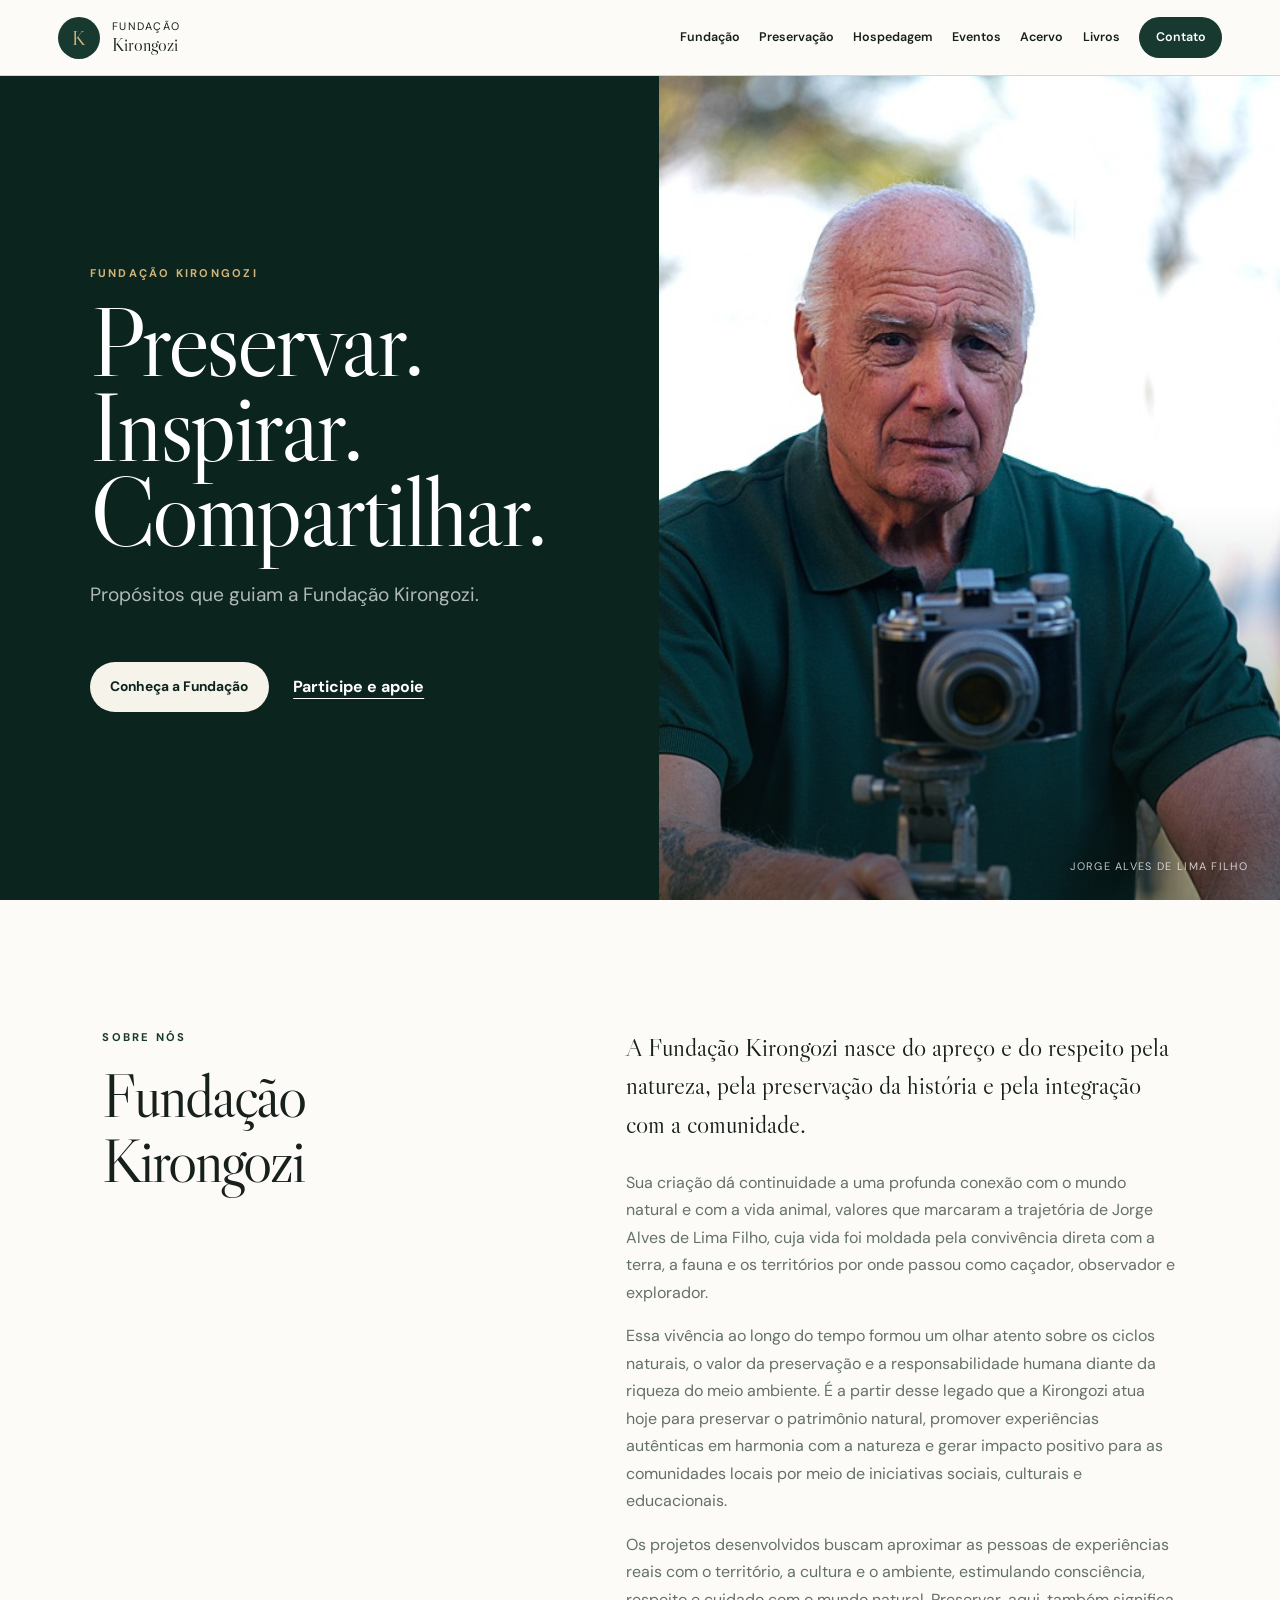
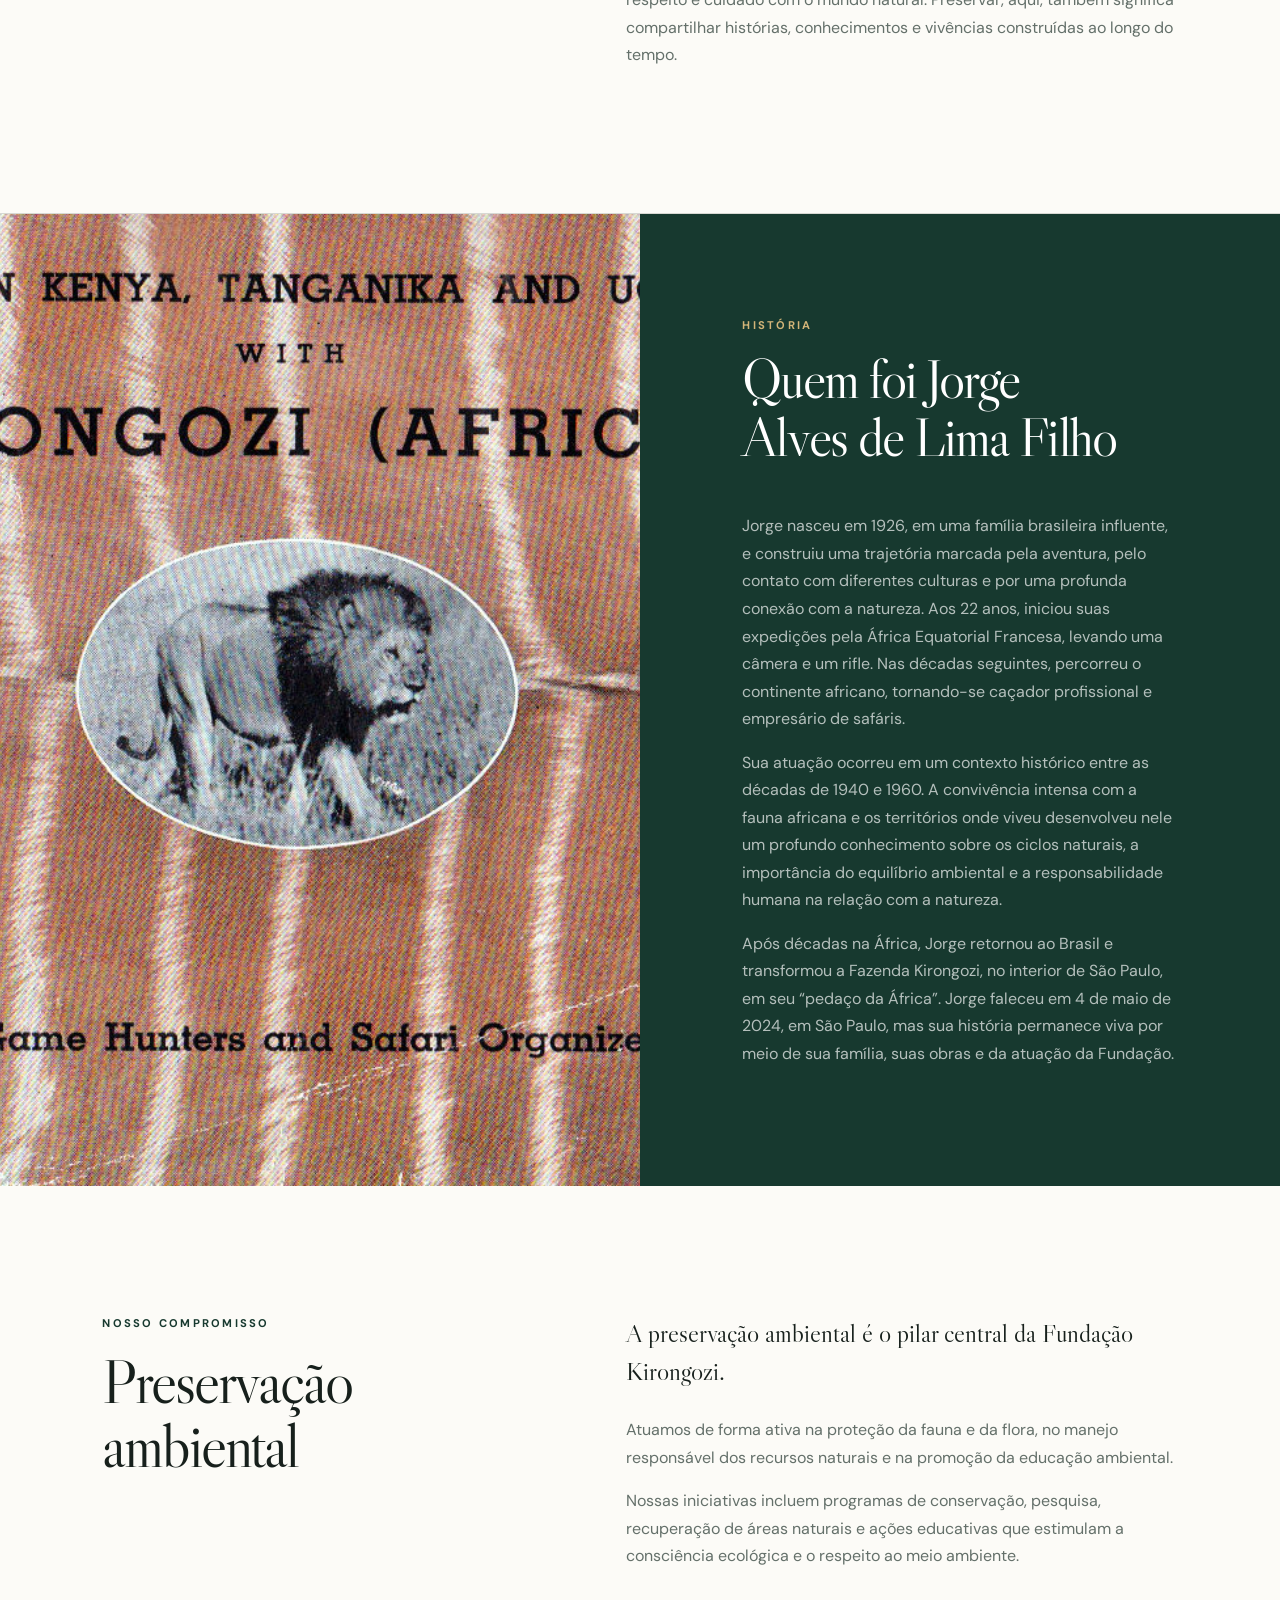
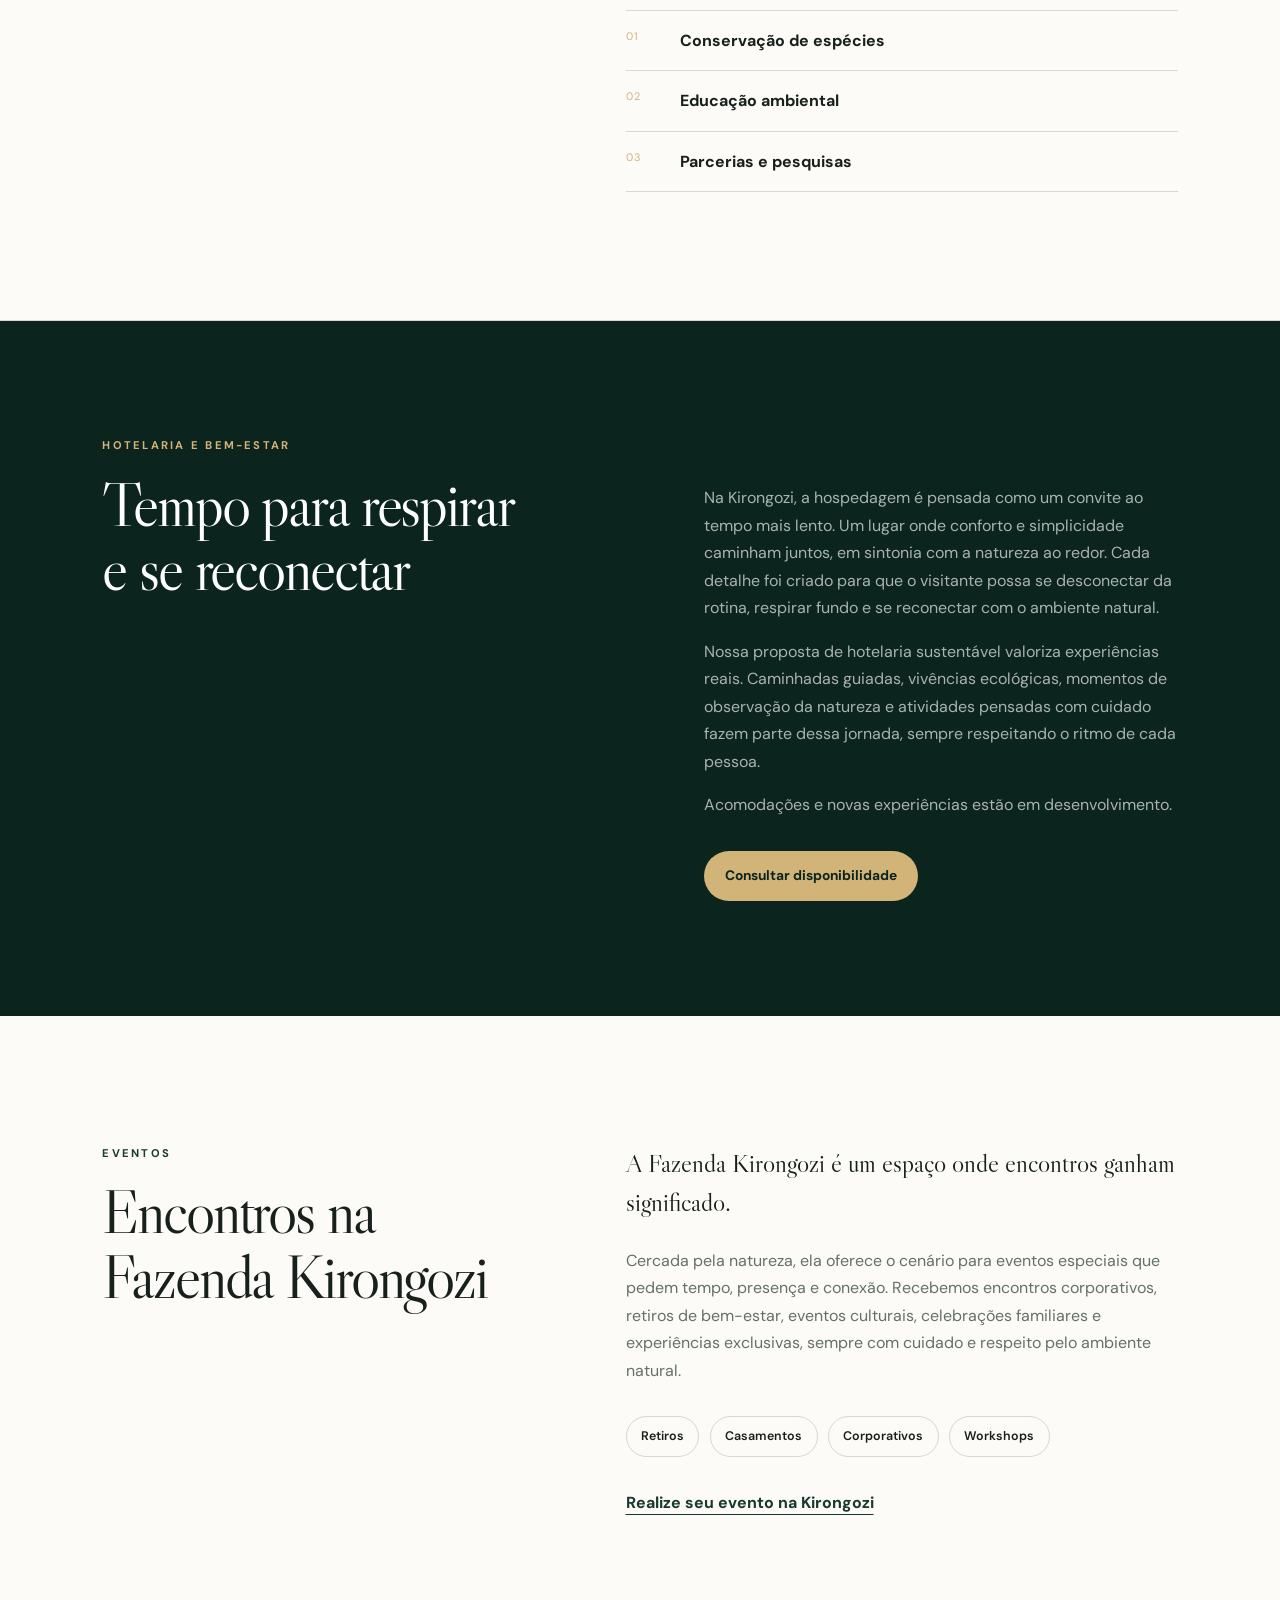
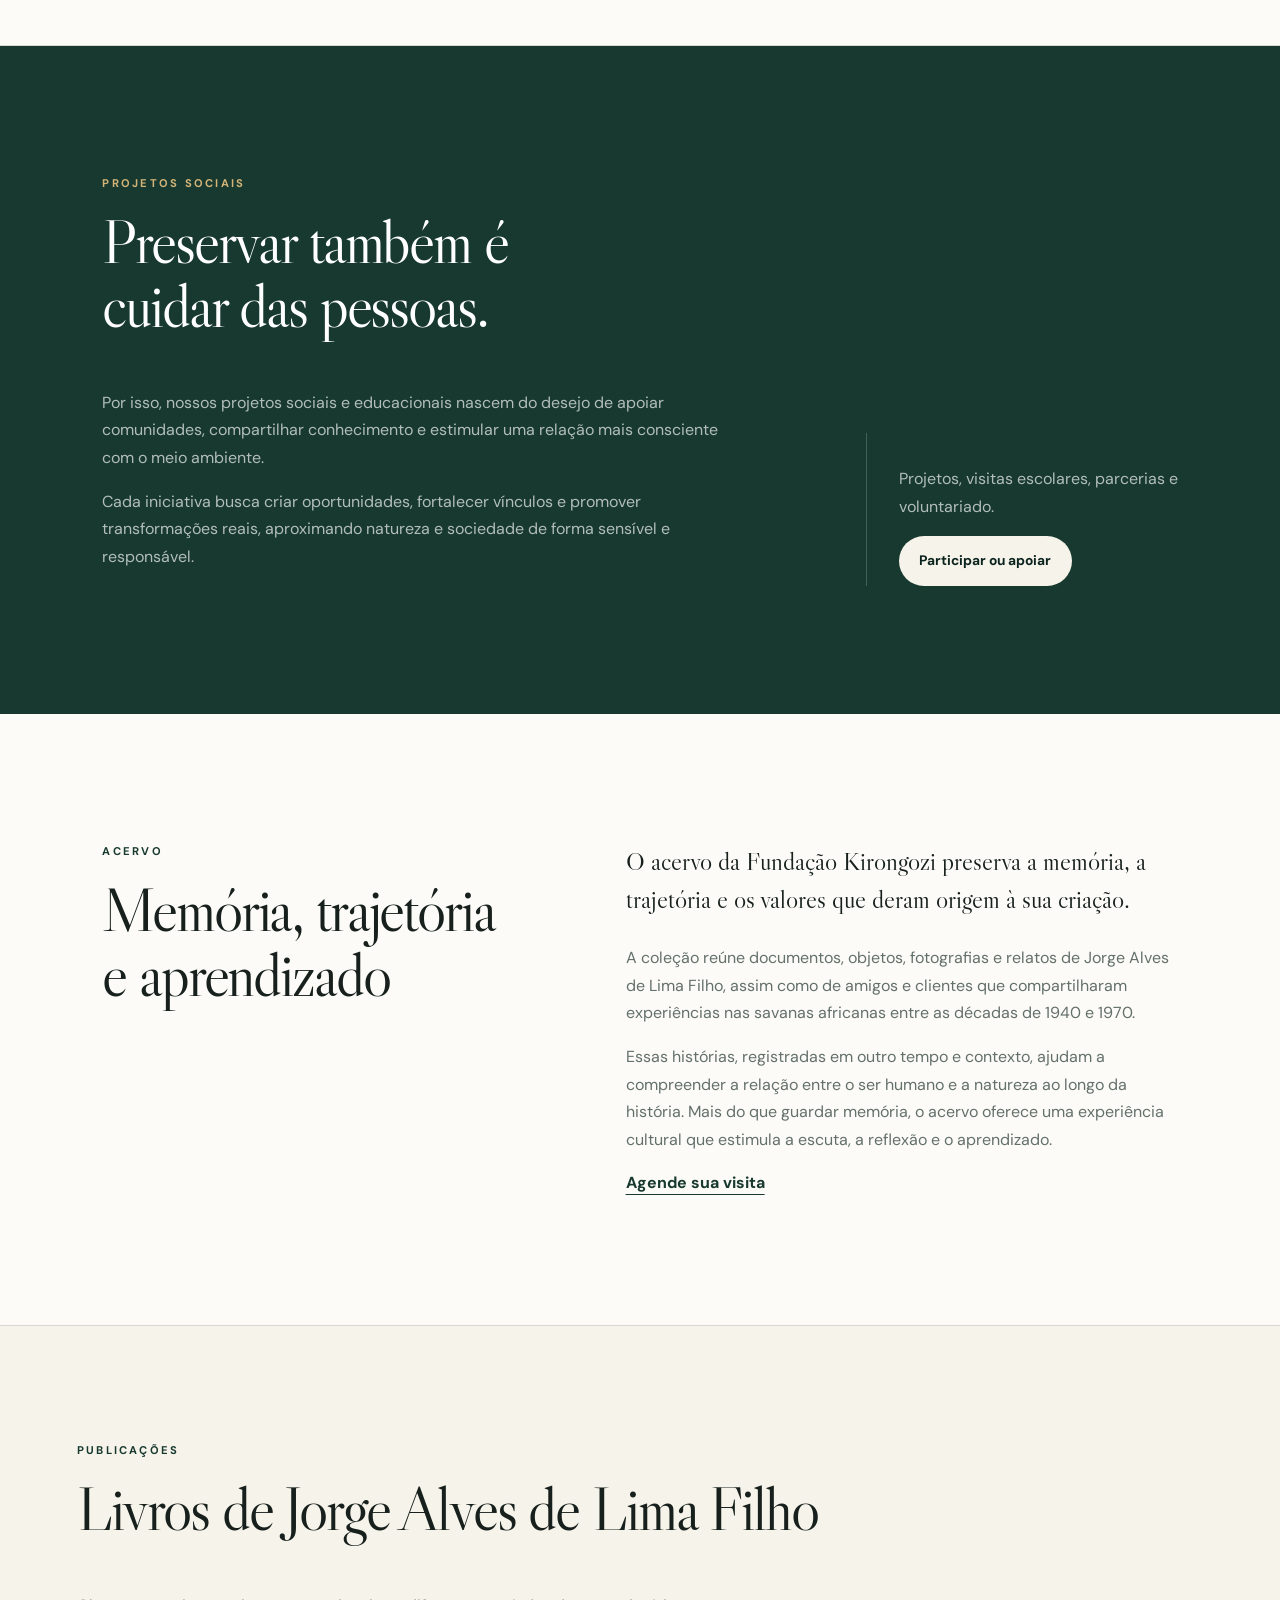
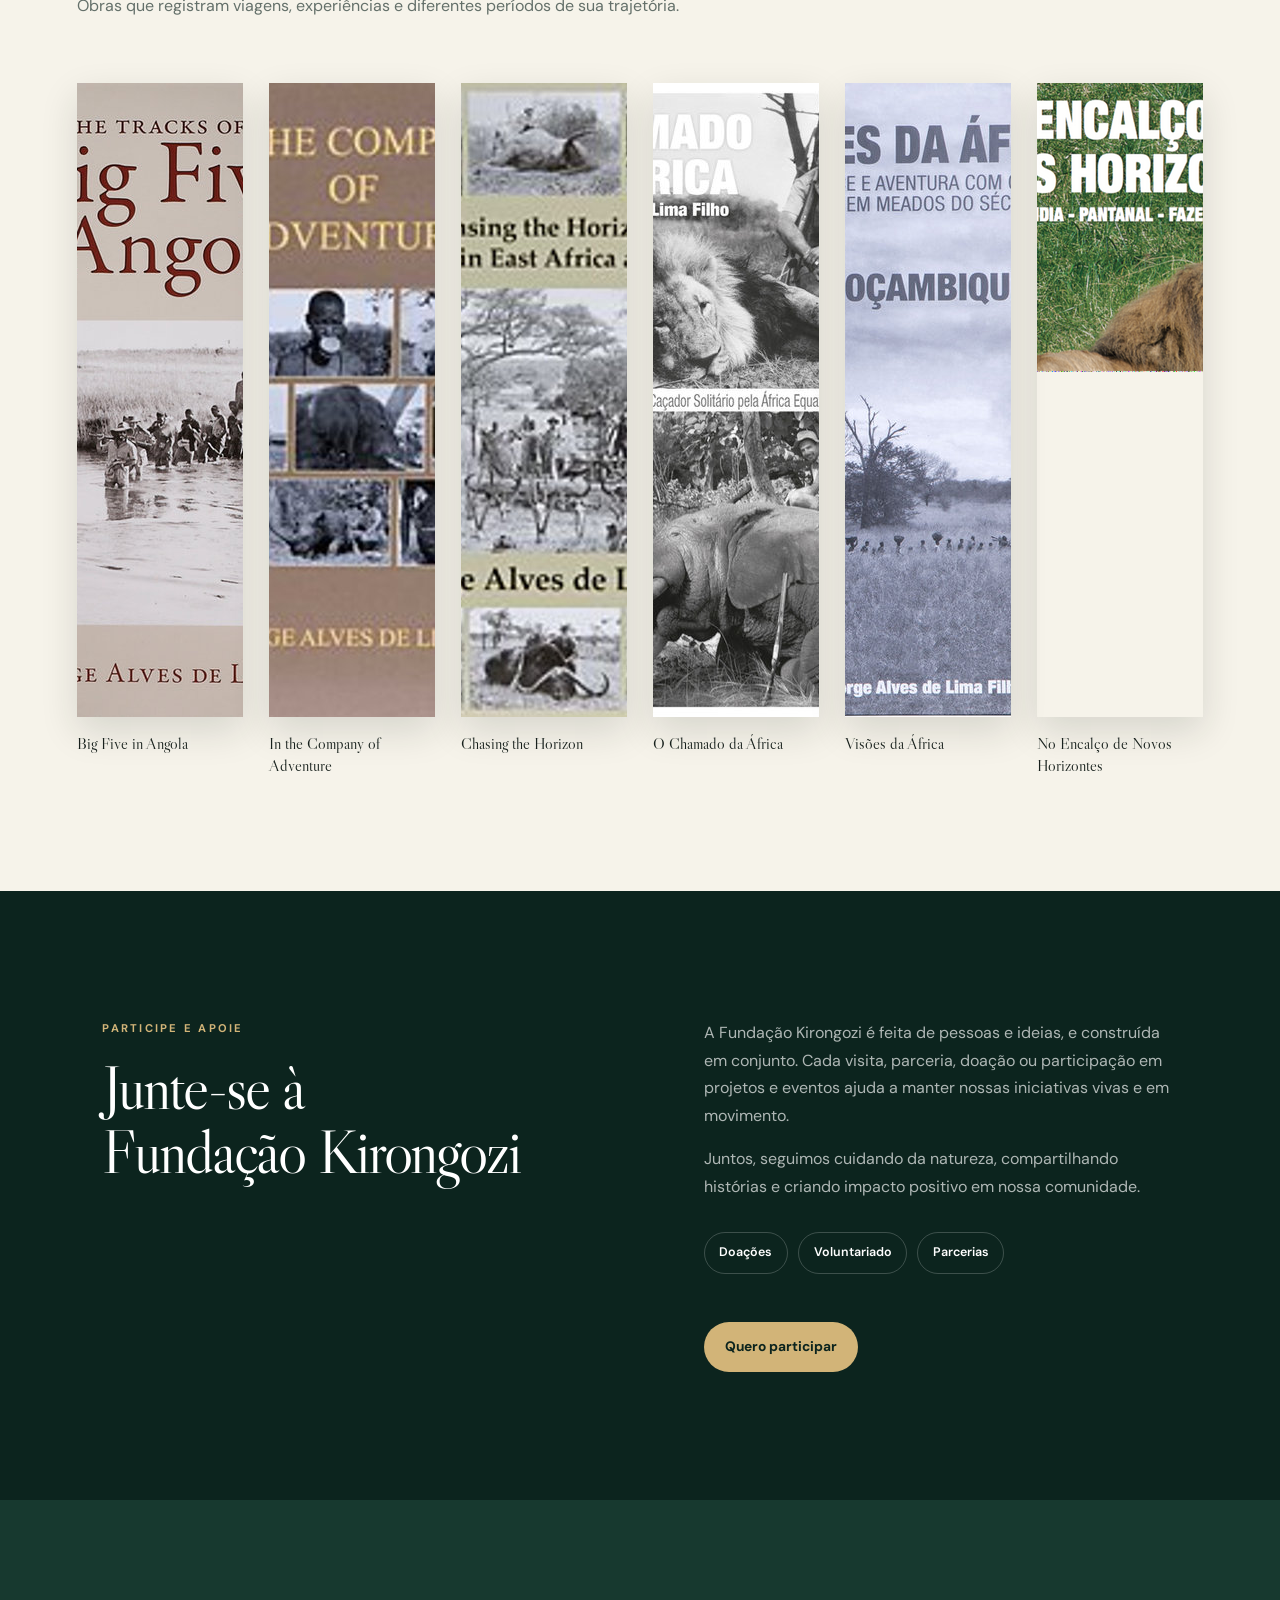
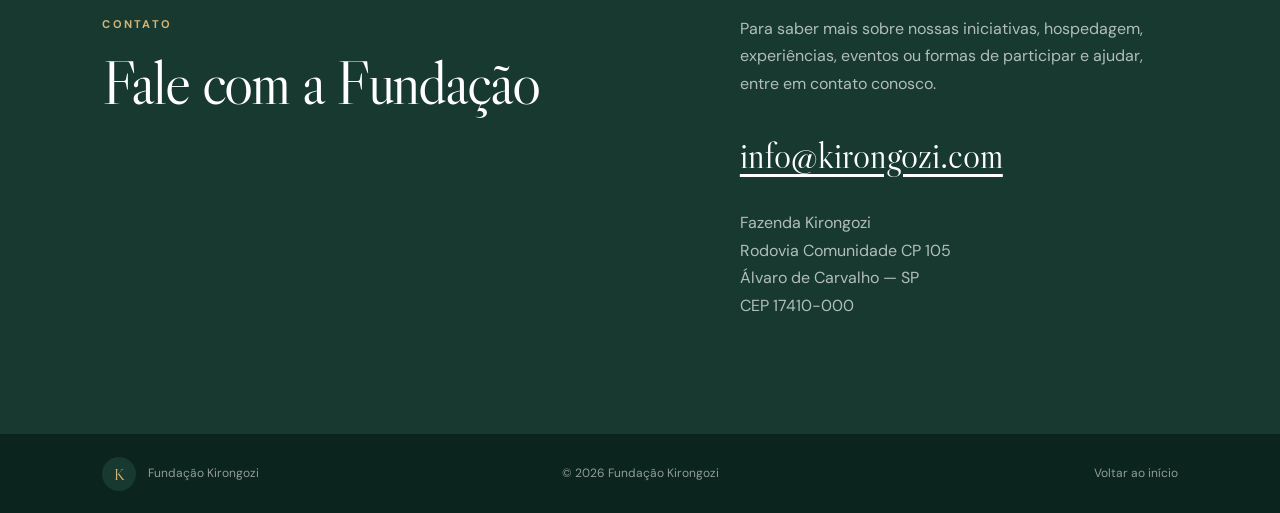
==== commit 009c569a: "Integra conteúdo oficial e acervo visual da Kirongozi" ====
--- a/index.html
+++ b/index.html
@@ -3,202 +3,158 @@
 <head>
   <meta charset="utf-8">
   <meta name="viewport" content="width=device-width, initial-scale=1">
-  <meta name="description" content="Fundação Kirongozi — preservação ambiental, memória, educação e experiências em conexão com a natureza.">
-  <meta name="theme-color" content="#0b2c24">
-  <meta name="color-scheme" content="light">
+  <meta name="description" content="Fundação Kirongozi — preservação ambiental, memória, educação, hotelaria e experiências em contato com a natureza.">
+  <meta name="theme-color" content="#17392f">
   <meta property="og:type" content="website">
   <meta property="og:locale" content="pt_BR">
-  <meta property="og:title" content="Fundação Kirongozi — Preservar o legado. Cultivar o futuro.">
-  <meta property="og:description" content="Natureza, história e comunidade reunidas em um mesmo propósito.">
+  <meta property="og:title" content="Fundação Kirongozi">
+  <meta property="og:description" content="Preservar. Inspirar. Compartilhar. Propósitos que guiam a Fundação Kirongozi.">
   <meta property="og:url" content="https://raphad2712-creator.github.io/site-kirongozi/">
-  <meta name="twitter:card" content="summary">
-  <title>Fundação Kirongozi | Natureza, história e comunidade</title>
+  <meta property="og:image" content="https://raphad2712-creator.github.io/site-kirongozi/assets/jorge-alves-de-lima.jpg">
+  <title>Fundação Kirongozi | Preservar, inspirar e compartilhar</title>
   <link rel="canonical" href="https://raphad2712-creator.github.io/site-kirongozi/">
-  <link rel="icon" type="image/svg+xml" href="data:image/svg+xml,%3Csvg xmlns='http://www.w3.org/2000/svg' viewBox='0 0 64 64'%3E%3Crect width='64' height='64' rx='18' fill='%230b2c24'/%3E%3Cpath d='M18 14v36h8V35l17 15h11L33 31l19-17H41L26 28V14z' fill='%23d8b970'/%3E%3C/svg%3E">
+  <link rel="icon" type="image/svg+xml" href="data:image/svg+xml,%3Csvg xmlns='http://www.w3.org/2000/svg' viewBox='0 0 64 64'%3E%3Crect width='64' height='64' rx='18' fill='%2317392f'/%3E%3Cpath d='M18 14v36h8V35l17 15h11L33 31l19-17H41L26 28V14z' fill='%23d2b478'/%3E%3C/svg%3E">
   <link rel="preconnect" href="https://fonts.googleapis.com">
   <link rel="preconnect" href="https://fonts.gstatic.com" crossorigin>
-  <link href="https://fonts.googleapis.com/css2?family=DM+Sans:wght@400;500;600;700&family=Playfair+Display:ital,wght@0,500;0,600;1,500&display=swap" rel="stylesheet">
+  <link href="https://fonts.googleapis.com/css2?family=DM+Sans:wght@400;500;600;700&family=Libre+Caslon+Display&display=swap" rel="stylesheet">
   <link rel="stylesheet" href="style.css">
 </head>
 <body>
   <a class="skip-link" href="#conteudo">Ir para o conteúdo</a>
   <div class="scroll-progress" aria-hidden="true"><span></span></div>
-
   <header class="site-header" id="inicio">
     <a class="brand" href="#inicio" aria-label="Fundação Kirongozi — início">
       <span class="brand-mark" aria-hidden="true">K</span>
       <span class="brand-name">Fundação <strong>Kirongozi</strong></span>
     </a>
-
     <button class="menu-button" type="button" aria-expanded="false" aria-controls="site-nav">
-      <span></span><span></span><span></span>
-      <span class="sr-only">Abrir menu</span>
+      <span></span><span></span><span></span><span class="sr-only">Abrir menu</span>
     </button>
-
     <nav class="site-nav" id="site-nav" aria-label="Navegação principal">
-      <a href="#fundacao">A Fundação</a>
-      <a href="#atuacao">Atuação</a>
-      <a href="#experiencias">Experiências</a>
-      <a href="#memoria">Memória</a>
-      <a class="nav-cta" href="#contato">Fale conosco</a>
+      <a href="#fundacao">Fundação</a><a href="#preservacao">Preservação</a><a href="#experiencias">Hospedagem</a><a href="#eventos">Eventos</a><a href="#acervo">Acervo</a><a href="#livros">Livros</a><a class="nav-cta" href="#contato">Contato</a>
     </nav>
   </header>
 
   <main id="conteudo">
     <section class="hero" aria-labelledby="hero-title">
-      <div class="hero-wordmark" aria-hidden="true">KIRONGOZI · BRASIL</div>
-
       <div class="hero-copy reveal">
-        <p class="eyebrow light">Natureza, história e comunidade</p>
-        <h1 id="hero-title">Fundação<br><em>Kirongozi</em></h1>
-        <p class="hero-intro">Preservação ambiental, memória, educação e experiências em contato com a natureza.</p>
-        <div class="hero-actions">
-          <a class="button button-gold" href="#fundacao">Conheça a Fundação</a>
-          <a class="text-link" href="#participe">Participe</a>
-        </div>
+        <p class="eyebrow light">Fundação Kirongozi</p>
+        <h1 id="hero-title">Preservar.<br>Inspirar.<br>Compartilhar.</h1>
+        <p class="hero-intro">Propósitos que guiam a Fundação Kirongozi.</p>
+        <div class="hero-actions"><a class="button button-light" href="#fundacao">Conheça a Fundação</a><a class="simple-link light-link" href="#participe">Participe e apoie</a></div>
       </div>
-
-      <div class="hero-side reveal" aria-label="Pilares da Fundação">
-        <p class="hero-side-label">Nosso propósito</p>
-        <ol>
-          <li><span>01</span> Preservar</li>
-          <li><span>02</span> Inspirar</li>
-          <li><span>03</span> Compartilhar</li>
-        </ol>
-      </div>
-
+      <figure class="hero-image reveal">
+        <img src="assets/jorge-alves-de-lima.jpg" alt="Jorge Alves de Lima Filho segurando uma câmera" width="908" height="676" fetchpriority="high">
+        <figcaption>Jorge Alves de Lima Filho</figcaption>
+      </figure>
     </section>
 
-    <section class="section intro-section" id="fundacao" aria-labelledby="fundacao-title">
-      <div class="section-index" aria-hidden="true"><span>01</span><i></i></div>
-      <div class="section-heading reveal">
-        <p class="eyebrow">A Fundação</p>
-        <h2 id="fundacao-title">Uma história que continua viva.</h2>
-      </div>
-      <div class="section-copy reveal">
+    <section class="section about" id="fundacao" aria-labelledby="fundacao-title">
+      <div class="section-heading reveal"><p class="eyebrow">Sobre nós</p><h2 id="fundacao-title">Fundação Kirongozi</h2></div>
+      <div class="long-copy reveal">
         <p class="lead">A Fundação Kirongozi nasce do apreço e do respeito pela natureza, pela preservação da história e pela integração com a comunidade.</p>
-        <p>Sua criação dá continuidade à conexão de Jorge Alves de Lima Filho com a terra, a fauna e os territórios que conheceu ao longo de sua trajetória como caçador, observador e explorador.</p>
-        <p>Hoje, esse legado inspira ações de preservação do patrimônio natural, experiências autênticas e iniciativas sociais, culturais e educacionais.</p>
-        <a class="inline-link" href="#atuacao">Conheça nossa atuação</a>
+        <p>Sua criação dá continuidade a uma profunda conexão com o mundo natural e com a vida animal, valores que marcaram a trajetória de Jorge Alves de Lima Filho, cuja vida foi moldada pela convivência direta com a terra, a fauna e os territórios por onde passou como caçador, observador e explorador.</p>
+        <p>Essa vivência ao longo do tempo formou um olhar atento sobre os ciclos naturais, o valor da preservação e a responsabilidade humana diante da riqueza do meio ambiente. É a partir desse legado que a Kirongozi atua hoje para preservar o patrimônio natural, promover experiências autênticas em harmonia com a natureza e gerar impacto positivo para as comunidades locais por meio de iniciativas sociais, culturais e educacionais.</p>
+        <p>Os projetos desenvolvidos buscam aproximar as pessoas de experiências reais com o território, a cultura e o ambiente, estimulando consciência, respeito e cuidado com o mundo natural. Preservar, aqui, também significa compartilhar histórias, conhecimentos e vivências construídas ao longo do tempo.</p>
       </div>
     </section>
 
-    <section class="pillars dark-section" id="atuacao" aria-labelledby="atuacao-title">
-      <div class="pillars-heading reveal">
-        <div>
-          <p class="eyebrow light">Nosso compromisso</p>
-          <h2 id="atuacao-title">Preservação ambiental</h2>
-        </div>
-        <p>A proteção da fauna e da flora orienta cada iniciativa da Fundação Kirongozi.</p>
+    <section class="legacy" aria-labelledby="jorge-title">
+      <figure class="legacy-image reveal"><img src="assets/kirongozi-historica.jpg" alt="Registro histórico relacionado à trajetória de Kirongozi na África" width="1144" height="742" loading="lazy"></figure>
+      <div class="legacy-copy reveal">
+        <p class="eyebrow light">História</p><h2 id="jorge-title">Quem foi Jorge Alves de Lima Filho</h2>
+        <p>Jorge nasceu em 1926, em uma família brasileira influente, e construiu uma trajetória marcada pela aventura, pelo contato com diferentes culturas e por uma profunda conexão com a natureza. Aos 22 anos, iniciou suas expedições pela África Equatorial Francesa, levando uma câmera e um rifle. Nas décadas seguintes, percorreu o continente africano, tornando-se caçador profissional e empresário de safáris.</p>
+        <p>Sua atuação ocorreu em um contexto histórico entre as décadas de 1940 e 1960. A convivência intensa com a fauna africana e os territórios onde viveu desenvolveu nele um profundo conhecimento sobre os ciclos naturais, a importância do equilíbrio ambiental e a responsabilidade humana na relação com a natureza.</p>
+        <p>Após décadas na África, Jorge retornou ao Brasil e transformou a Fazenda Kirongozi, no interior de São Paulo, em seu “pedaço da África”. Jorge faleceu em 4 de maio de 2024, em São Paulo, mas sua história permanece viva por meio de sua família, suas obras e da atuação da Fundação.</p>
       </div>
+    </section>
 
-      <div class="pillar-grid">
-        <article class="pillar-card reveal">
-          <span>01</span>
-          <h3>Conservação</h3>
-          <p>Manejo responsável dos recursos naturais e cuidado com a fauna e a flora.</p>
-        </article>
-        <article class="pillar-card reveal">
-          <span>02</span>
-          <h3>Regeneração</h3>
-          <p>Recuperação de áreas naturais e fortalecimento dos ecossistemas locais.</p>
-        </article>
-        <article class="pillar-card reveal">
-          <span>03</span>
-          <h3>Conhecimento</h3>
-          <p>Pesquisa e educação ambiental para ampliar a consciência ecológica.</p>
-        </article>
+    <section class="section preservation" id="preservacao" aria-labelledby="preservacao-title">
+      <div class="section-heading reveal"><p class="eyebrow">Nosso compromisso</p><h2 id="preservacao-title">Preservação ambiental</h2></div>
+      <div class="section-content reveal">
+        <p class="lead">A preservação ambiental é o pilar central da Fundação Kirongozi.</p>
+        <p>Atuamos de forma ativa na proteção da fauna e da flora, no manejo responsável dos recursos naturais e na promoção da educação ambiental.</p>
+        <p>Nossas iniciativas incluem programas de conservação, pesquisa, recuperação de áreas naturais e ações educativas que estimulam a consciência ecológica e o respeito ao meio ambiente.</p>
+        <div class="topic-list" aria-label="Áreas de atuação"><div><span>01</span><strong>Conservação de espécies</strong></div><div><span>02</span><strong>Educação ambiental</strong></div><div><span>03</span><strong>Parcerias e pesquisas</strong></div></div>
       </div>
     </section>
 
     <section class="experiences" id="experiencias" aria-labelledby="experiencias-title">
-      <div class="experience-intro reveal">
-        <p class="eyebrow">Experiências na Fazenda</p>
-        <h2 id="experiencias-title">Hospedagem e eventos</h2>
-        <p>Experiências de hospedagem, bem-estar e convivência em contato com a natureza.</p>
-        <a class="button button-forest" href="mailto:info@kirongozi.com?subject=Quero%20conhecer%20as%20experi%C3%AAncias%20Kirongozi">Consultar disponibilidade</a>
-      </div>
-
-      <div class="experience-list">
-        <article class="experience-item reveal">
-          <span>01</span>
-          <div><h3>Hospedagem</h3><p>Estadias pensadas para desacelerar, respirar e se reconectar.</p></div>
-        </article>
-        <article class="experience-item reveal">
-          <span>02</span>
-          <div><h3>Bem-estar</h3><p>Retiros de meditação, yoga e autoconhecimento em um ambiente inspirador.</p></div>
-        </article>
-        <article class="experience-item reveal">
-          <span>03</span>
-          <div><h3>Celebrações</h3><p>Casamentos e encontros em meio a jardins, lagos e paisagens naturais.</p></div>
-        </article>
-        <article class="experience-item reveal">
-          <span>04</span>
-          <div><h3>Corporativos</h3><p>Workshops e imersões para fortalecer vínculos e renovar ideias.</p></div>
-        </article>
+      <div class="experience-header reveal"><p class="eyebrow light">Hotelaria e bem-estar</p><h2 id="experiencias-title">Tempo para respirar e se reconectar</h2></div>
+      <div class="experience-copy reveal">
+        <p>Na Kirongozi, a hospedagem é pensada como um convite ao tempo mais lento. Um lugar onde conforto e simplicidade caminham juntos, em sintonia com a natureza ao redor. Cada detalhe foi criado para que o visitante possa se desconectar da rotina, respirar fundo e se reconectar com o ambiente natural.</p>
+        <p>Nossa proposta de hotelaria sustentável valoriza experiências reais. Caminhadas guiadas, vivências ecológicas, momentos de observação da natureza e atividades pensadas com cuidado fazem parte dessa jornada, sempre respeitando o ritmo de cada pessoa.</p>
+        <p>Acomodações e novas experiências estão em desenvolvimento.</p>
+        <a class="button button-gold" href="mailto:info@kirongozi.com?subject=Hospedagem%20na%20Kirongozi">Consultar disponibilidade</a>
       </div>
     </section>
 
-    <section class="social-band" aria-labelledby="social-title">
-      <div class="social-number" aria-hidden="true">04</div>
-      <div class="social-copy reveal">
-        <p class="eyebrow light">Projetos sociais</p>
-        <h2 id="social-title">Preservar também é cuidar das pessoas.</h2>
-        <p>Iniciativas sociais, culturais e educacionais aproximam natureza e sociedade, apoiam comunidades e estimulam uma relação mais consciente com o meio ambiente.</p>
+    <section class="section events" id="eventos" aria-labelledby="eventos-title">
+      <div class="section-heading reveal"><p class="eyebrow">Eventos</p><h2 id="eventos-title">Encontros na Fazenda Kirongozi</h2></div>
+      <div class="section-content reveal">
+        <p class="lead">A Fazenda Kirongozi é um espaço onde encontros ganham significado.</p>
+        <p>Cercada pela natureza, ela oferece o cenário para eventos especiais que pedem tempo, presença e conexão. Recebemos encontros corporativos, retiros de bem-estar, eventos culturais, celebrações familiares e experiências exclusivas, sempre com cuidado e respeito pelo ambiente natural.</p>
+        <div class="event-types"><span>Retiros</span><span>Casamentos</span><span>Corporativos</span><span>Workshops</span></div>
+        <a class="simple-link" href="mailto:info@kirongozi.com?subject=Evento%20na%20Fazenda%20Kirongozi">Realize seu evento na Kirongozi</a>
       </div>
     </section>
 
-    <section class="books" id="memoria" aria-labelledby="livros-title">
-      <div class="books-heading reveal">
-        <p class="eyebrow">Memória</p>
-        <h2 id="livros-title">Livros de Jorge Alves de Lima</h2>
-        <p>Obras sobre viagens, natureza e memória.</p>
+    <section class="social-projects" id="projetos" aria-labelledby="projetos-title">
+      <div class="social-projects-copy reveal">
+        <p class="eyebrow light">Projetos sociais</p><h2 id="projetos-title">Preservar também é cuidar das pessoas.</h2>
+        <p>Por isso, nossos projetos sociais e educacionais nascem do desejo de apoiar comunidades, compartilhar conhecimento e estimular uma relação mais consciente com o meio ambiente.</p>
+        <p>Cada iniciativa busca criar oportunidades, fortalecer vínculos e promover transformações reais, aproximando natureza e sociedade de forma sensível e responsável.</p>
       </div>
-      <div class="book-list reveal">
-        <div class="book-item"><span>01</span><h3>Big Five in Angola</h3></div>
-        <div class="book-item"><span>02</span><h3>In the Company of Adventure</h3></div>
-        <div class="book-item"><span>03</span><h3>Chase the Horizon</h3></div>
-        <div class="book-item"><span>04</span><h3>O Chamado da África</h3></div>
-        <div class="book-item"><span>05</span><h3>Visões da África</h3></div>
-        <div class="book-item"><span>06</span><h3>No Encalço de Novos Horizontes</h3></div>
+      <aside class="social-projects-note reveal"><p>Projetos, visitas escolares, parcerias e voluntariado.</p><a class="button button-light" href="mailto:info@kirongozi.com?subject=Projetos%20sociais%20e%20voluntariado">Participar ou apoiar</a></aside>
+    </section>
+
+    <section class="section archive" id="acervo" aria-labelledby="acervo-title">
+      <div class="section-heading reveal"><p class="eyebrow">Acervo</p><h2 id="acervo-title">Memória, trajetória e aprendizado</h2></div>
+      <div class="long-copy reveal">
+        <p class="lead">O acervo da Fundação Kirongozi preserva a memória, a trajetória e os valores que deram origem à sua criação.</p>
+        <p>A coleção reúne documentos, objetos, fotografias e relatos de Jorge Alves de Lima Filho, assim como de amigos e clientes que compartilharam experiências nas savanas africanas entre as décadas de 1940 e 1970.</p>
+        <p>Essas histórias, registradas em outro tempo e contexto, ajudam a compreender a relação entre o ser humano e a natureza ao longo da história. Mais do que guardar memória, o acervo oferece uma experiência cultural que estimula a escuta, a reflexão e o aprendizado.</p>
+        <a class="simple-link" href="mailto:info@kirongozi.com?subject=Visita%20ao%20acervo%20Kirongozi">Agende sua visita</a>
+      </div>
+    </section>
+
+    <section class="books" id="livros" aria-labelledby="livros-title">
+      <div class="books-header reveal"><p class="eyebrow">Publicações</p><h2 id="livros-title">Livros de Jorge Alves de Lima Filho</h2><p>Obras que registram viagens, experiências e diferentes períodos de sua trajetória.</p></div>
+      <div class="book-grid">
+        <article class="book-card reveal"><img src="assets/big-five-angola.jpg" alt="Capa do livro Big Five in Angola" width="484" height="634" loading="lazy"><h3>Big Five in Angola</h3></article>
+        <article class="book-card reveal"><img src="assets/in-company-adventure.jpg" alt="Capa do livro In the Company of Adventure" width="484" height="634" loading="lazy"><h3>In the Company of Adventure</h3></article>
+        <article class="book-card reveal"><img src="assets/chasing-horizon.jpg" alt="Capa do livro Chasing the Horizon" width="484" height="634" loading="lazy"><h3>Chasing the Horizon</h3></article>
+        <article class="book-card reveal"><img src="assets/chamado-da-africa.jpeg" alt="Capa do livro O Chamado da África" width="484" height="634" loading="lazy"><h3>O Chamado da África</h3></article>
+        <article class="book-card reveal"><img src="assets/visoes-da-africa.jpg" alt="Capa do livro Visões da África" width="484" height="634" loading="lazy"><h3>Visões da África</h3></article>
+        <article class="book-card reveal"><img src="assets/no-encalco.png" alt="Capa do livro No Encalço de Novos Horizontes" width="484" height="634" loading="lazy"><h3>No Encalço de Novos Horizontes</h3></article>
       </div>
     </section>
 
     <section class="support" id="participe" aria-labelledby="participe-title">
+      <div class="support-heading reveal"><p class="eyebrow light">Participe e apoie</p><h2 id="participe-title">Junte-se à Fundação Kirongozi</h2></div>
       <div class="support-copy reveal">
-        <p class="eyebrow light">Participe e apoie</p>
-        <h2 id="participe-title">Ajude a manter vivo o legado de Kirongozi.</h2>
-      </div>
-      <div class="support-details reveal">
-        <p>Sua participação fortalece o cuidado com os animais, a preservação da Fazenda e as ações educativas da Fundação.</p>
-        <ul>
-          <li><span>01</span> Cuidados diários e veterinários dos animais</li>
-          <li><span>02</span> Preservação do ambiente natural</li>
-          <li><span>03</span> Educação ambiental e visitas guiadas</li>
-        </ul>
-        <a class="button button-gold" href="mailto:info@kirongozi.com?subject=Quero%20apoiar%20a%20Funda%C3%A7%C3%A3o%20Kirongozi">Quero saber mais</a>
+        <p>A Fundação Kirongozi é feita de pessoas e ideias, e construída em conjunto. Cada visita, parceria, doação ou participação em projetos e eventos ajuda a manter nossas iniciativas vivas e em movimento.</p>
+        <p>Juntos, seguimos cuidando da natureza, compartilhando histórias e criando impacto positivo em nossa comunidade.</p>
+        <div class="support-options"><span>Doações</span><span>Voluntariado</span><span>Parcerias</span></div>
+        <a class="button button-gold" href="mailto:info@kirongozi.com?subject=Quero%20apoiar%20a%20Funda%C3%A7%C3%A3o%20Kirongozi">Quero participar</a>
       </div>
     </section>
 
     <section class="contact" id="contato" aria-labelledby="contato-title">
-      <div class="contact-lead reveal">
-        <p class="eyebrow light">Contato</p>
-        <h2 id="contato-title">Entre em contato</h2>
-      </div>
+      <div class="contact-heading reveal"><p class="eyebrow light">Contato</p><h2 id="contato-title">Fale com a Fundação</h2></div>
       <div class="contact-details reveal">
-        <p>Hospedagem, experiências, eventos, projetos ou formas de apoiar a Fundação.</p>
+        <p>Para saber mais sobre nossas iniciativas, hospedagem, experiências, eventos ou formas de participar e ajudar, entre em contato conosco.</p>
         <a class="contact-email" href="mailto:info@kirongozi.com">info@kirongozi.com</a>
-        <address>Rodovia Comunidade CP 105<br>Álvaro de Carvalho — SP<br>CEP 17410-000</address>
+        <address>Fazenda Kirongozi<br>Rodovia Comunidade CP 105<br>Álvaro de Carvalho — SP<br>CEP 17410-000</address>
       </div>
     </section>
   </main>
 
   <footer class="site-footer">
     <div class="footer-brand"><span class="brand-mark" aria-hidden="true">K</span><span>Fundação Kirongozi</span></div>
-    <p>© <span id="year"></span> Todos os direitos reservados.</p>
+    <p>© <span id="year"></span> Fundação Kirongozi</p>
     <a href="#inicio">Voltar ao início</a>
   </footer>
-
   <script src="script.js"></script>
 </body>
-</html>
+</html>
--- a/style.css
+++ b/style.css
@@ -1,192 +1,104 @@
-:root {
-  --forest: #113b30;
-  --deep: #071f1a;
-  --moss: #527565;
-  --sage: #a9b7a5;
-  --gold: #d8b970;
-  --sand: #eee7d7;
-  --ivory: #f7f4eb;
-  --paper: #fdfcf8;
-  --ink: #14211c;
-  --muted: #66726c;
-  --line: rgba(20, 33, 28, .15);
-  --serif: "Playfair Display", Georgia, serif;
-  --sans: "DM Sans", Arial, sans-serif;
+:root { --forest:#17392f; --forest-dark:#0c241e; --gold:#d2b478; --cream:#f6f3ea; --paper:#fcfbf7; --ink:#17201c; --muted:#64706a; --line:rgba(23,32,28,.16); --serif:"Libre Caslon Display",Georgia,serif; --sans:"DM Sans",Arial,sans-serif; }
+* { box-sizing:border-box; }
+html { scroll-behavior:smooth; scroll-padding-top:76px; }
+body { margin:0; color:var(--ink); background:var(--paper); font:400 16px/1.72 var(--sans); overflow-x:hidden; }
+body.menu-open { overflow:hidden; }
+a { color:inherit; }
+img { max-width:100%; display:block; }
+.sr-only { position:absolute; width:1px; height:1px; padding:0; margin:-1px; overflow:hidden; clip:rect(0,0,0,0); white-space:nowrap; border:0; }
+.skip-link { position:fixed; top:-5rem; left:1rem; z-index:100; padding:.7rem 1rem; color:var(--forest-dark); background:var(--gold); font-weight:700; }
+.skip-link:focus { top:1rem; }
+.scroll-progress { position:fixed; inset:0 0 auto; z-index:100; height:3px; }
+.scroll-progress span { display:block; width:0; height:100%; background:var(--gold); }
+.site-header { position:sticky; top:0; z-index:30; height:76px; padding:0 clamp(1.25rem,4.5vw,4.5rem); display:flex; align-items:center; justify-content:space-between; border-bottom:1px solid var(--line); background:rgba(252,251,247,.94); backdrop-filter:blur(14px); }
+.brand,.footer-brand { display:flex; align-items:center; gap:.75rem; text-decoration:none; }
+.brand-mark { width:42px; height:42px; display:grid; place-items:center; flex:0 0 auto; border-radius:50%; color:var(--gold); background:var(--forest); font:1.25rem/1 var(--serif); }
+.brand-name { font-size:.68rem; line-height:1; letter-spacing:.14em; text-transform:uppercase; }
+.brand-name strong { display:block; margin-top:.22rem; font:1.14rem/1 var(--serif); letter-spacing:0; text-transform:none; }
+.site-nav { display:flex; align-items:center; gap:clamp(.75rem,1.5vw,1.5rem); }
+.site-nav a { position:relative; font-size:.78rem; font-weight:600; text-decoration:none; }
+.site-nav a:not(.nav-cta)::after { content:""; position:absolute; right:0; bottom:-.45rem; left:0; height:1px; background:var(--forest); transform:scaleX(0); transform-origin:right; transition:transform .2s; }
+.site-nav a:hover::after,.site-nav a:focus-visible::after,.site-nav a.active::after { transform:scaleX(1); transform-origin:left; }
+.nav-cta { padding:.62rem 1.05rem; border-radius:99px; color:white; background:var(--forest); }
+.menu-button { display:none; width:44px; height:44px; padding:9px; border:0; border-radius:50%; background:transparent; }
+.menu-button span:not(.sr-only) { display:block; width:24px; height:2px; margin:5px 0; background:var(--ink); transition:transform .2s,opacity .2s; }
+.eyebrow { margin:0 0 1rem; color:var(--forest); font-size:.7rem; font-weight:700; letter-spacing:.2em; text-transform:uppercase; }
+.eyebrow.light { color:var(--gold); }
+h1,h2,h3,p { margin-top:0; }
+h1,h2 { font-family:var(--serif); font-weight:400; letter-spacing:-.035em; }
+h2 { font-size:clamp(2.5rem,4.8vw,5rem); line-height:1.05; text-wrap:balance; }
+.button { min-height:50px; padding:.78rem 1.3rem; display:inline-flex; align-items:center; justify-content:center; border-radius:99px; font-size:.86rem; font-weight:700; text-decoration:none; transition:transform .2s,background .2s; }
+.button:hover { transform:translateY(-2px); }
+.button-light { color:var(--forest-dark); background:var(--cream); }
+.button-gold { color:var(--forest-dark); background:var(--gold); }
+.simple-link { display:inline-block; color:var(--forest); font-weight:700; text-underline-offset:.35rem; }
+.light-link { color:white; }
+.hero { min-height:calc(100svh - 76px); display:grid; grid-template-columns:1.03fr .97fr; color:white; background:var(--forest-dark); }
+.hero-copy { padding:clamp(5rem,10vw,9rem) clamp(1.25rem,7vw,7rem); display:flex; flex-direction:column; justify-content:center; }
+.hero h1 { margin-bottom:1.5rem; font-size:clamp(4rem,7.7vw,8rem); line-height:.86; }
+.hero-intro { max-width:520px; color:rgba(255,255,255,.68); font-size:clamp(1.05rem,1.5vw,1.3rem); }
+.hero-actions { margin-top:2rem; display:flex; align-items:center; gap:1.5rem; }
+.hero-image { min-height:620px; margin:0; position:relative; overflow:hidden; background:#1a3129; }
+.hero-image::after { content:""; position:absolute; inset:0; background:linear-gradient(to top,rgba(12,36,30,.48),transparent 48%); pointer-events:none; }
+.hero-image img { width:100%; height:100%; object-fit:cover; object-position:50% 35%; }
+.hero-image figcaption { position:absolute; right:2rem; bottom:1.5rem; z-index:1; color:rgba(255,255,255,.75); font-size:.68rem; letter-spacing:.12em; text-transform:uppercase; }
+.section { padding:clamp(5rem,10vw,9rem) clamp(1.25rem,8vw,8rem); display:grid; grid-template-columns:.85fr 1.15fr; gap:clamp(3rem,9vw,9rem); border-bottom:1px solid var(--line); }
+.section-heading { align-self:start; position:sticky; top:120px; }
+.section-heading h2 { max-width:580px; }
+.long-copy,.section-content { max-width:740px; }
+.lead { color:var(--ink); font:clamp(1.25rem,2vw,1.65rem)/1.5 var(--serif); }
+.long-copy p:not(.lead),.section-content>p:not(.lead) { color:var(--muted); }
+.legacy { display:grid; grid-template-columns:1fr 1fr; color:white; background:var(--forest); }
+.legacy-image { min-height:720px; margin:0; overflow:hidden; }
+.legacy-image img { width:100%; height:100%; object-fit:cover; }
+.legacy-copy { padding:clamp(4rem,8vw,8rem); display:flex; flex-direction:column; justify-content:center; }
+.legacy-copy h2 { font-size:clamp(2.5rem,4.3vw,4.6rem); }
+.legacy-copy p:not(.eyebrow) { color:rgba(255,255,255,.68); }
+.topic-list { margin-top:2.5rem; border-top:1px solid var(--line); }
+.topic-list div { padding:1rem 0; display:grid; grid-template-columns:54px 1fr; border-bottom:1px solid var(--line); }
+.topic-list span { color:var(--gold); font-size:.68rem; letter-spacing:.12em; }
+.experiences { padding:clamp(5rem,9vw,8rem) clamp(1.25rem,8vw,8rem); display:grid; grid-template-columns:1fr 1fr; gap:clamp(4rem,10vw,10rem); color:white; background:var(--forest-dark); }
+.experience-header h2 { max-width:680px; }
+.experience-copy { max-width:650px; padding-top:3rem; }
+.experience-copy p { color:rgba(255,255,255,.65); }
+.experience-copy .button { margin-top:1rem; }
+.event-types,.support-options { margin:2rem 0; display:flex; flex-wrap:wrap; gap:.65rem; }
+.event-types span,.support-options span { padding:.55rem .9rem; border:1px solid var(--line); border-radius:99px; font-size:.78rem; font-weight:600; }
+.social-projects { padding:clamp(5rem,10vw,9rem) clamp(1.25rem,8vw,8rem); display:grid; grid-template-columns:1.35fr .65fr; gap:9vw; align-items:end; color:white; background:var(--forest); }
+.social-projects-copy { max-width:850px; }
+.social-projects-copy h2 { max-width:900px; }
+.social-projects-copy p:not(.eyebrow) { max-width:700px; color:rgba(255,255,255,.67); }
+.social-projects-note { padding:2rem 0 0 2rem; border-left:1px solid rgba(255,255,255,.2); }
+.social-projects-note p { color:rgba(255,255,255,.67); }
+.books { padding:clamp(5rem,9vw,8rem) clamp(1.25rem,6vw,6rem); background:var(--cream); }
+.books-header { max-width:820px; margin-bottom:4rem; }
+.books-header>p:last-child { color:var(--muted); }
+.book-grid { display:grid; grid-template-columns:repeat(6,1fr); gap:clamp(1rem,2vw,2rem); }
+.book-card { margin:0; }
+.book-card img { width:100%; aspect-ratio:484/634; object-fit:cover; box-shadow:0 14px 35px rgba(30,35,30,.14); transition:transform .25s,box-shadow .25s; }
+.book-card:hover img { transform:translateY(-7px); box-shadow:0 20px 45px rgba(30,35,30,.2); }
+.book-card h3 { margin:1rem 0 0; font:1rem/1.35 var(--serif); }
+.support { padding:clamp(5rem,10vw,9rem) clamp(1.25rem,8vw,8rem); display:grid; grid-template-columns:1fr 1fr; gap:10vw; color:white; background:var(--forest-dark); }
+.support-copy { max-width:650px; }
+.support-copy>p { color:rgba(255,255,255,.67); }
+.support-options span { border-color:rgba(255,255,255,.2); }
+.support-copy .button { margin-top:1rem; }
+.contact { padding:clamp(5rem,9vw,8rem) clamp(1.25rem,8vw,8rem); display:grid; grid-template-columns:1.1fr .9fr; gap:8vw; color:white; background:var(--forest); }
+.contact-details>p { max-width:550px; color:rgba(255,255,255,.67); }
+.contact-email { display:inline-block; margin:1.3rem 0 2rem; color:white; font:clamp(1.5rem,2.8vw,2.6rem)/1.2 var(--serif); text-underline-offset:.4rem; }
+.contact address { color:rgba(255,255,255,.67); font-style:normal; }
+.site-footer { padding:1.4rem clamp(1.25rem,8vw,8rem); display:grid; grid-template-columns:1fr 1fr 1fr; align-items:center; color:rgba(255,255,255,.55); background:var(--forest-dark); font-size:.75rem; }
+.site-footer .brand-mark { width:34px; height:34px; font-size:1rem; }
+.site-footer p { margin:0; text-align:center; }
+.site-footer>a { justify-self:end; text-decoration:none; }
+.reveal { opacity:0; transform:translateY(20px); transition:opacity .7s ease,transform .7s ease; }
+.reveal.visible { opacity:1; transform:none; }
+:focus-visible { outline:3px solid var(--gold); outline-offset:4px; }
+@media (max-width:1080px) { .site-nav{gap:.65rem}.site-nav a{font-size:.7rem}.book-grid{grid-template-columns:repeat(3,1fr)} }
+@media (max-width:820px) {
+  html{scroll-padding-top:70px}.site-header{height:70px}.menu-button{display:block;z-index:32;cursor:pointer}.menu-button[aria-expanded="true"] span:nth-child(1){transform:translateY(7px) rotate(45deg)}.menu-button[aria-expanded="true"] span:nth-child(2){opacity:0}.menu-button[aria-expanded="true"] span:nth-child(3){transform:translateY(-7px) rotate(-45deg)}
+  .site-nav{position:fixed;inset:70px 0 0;padding:1.6rem 1.25rem 3rem;display:flex;flex-direction:column;align-items:stretch;gap:0;visibility:hidden;overflow-y:auto;opacity:0;background:var(--paper);transform:translateY(-12px);transition:opacity .2s,transform .2s,visibility .2s}.site-nav.open{visibility:visible;opacity:1;transform:none}.site-nav a{padding:.85rem .1rem;border-bottom:1px solid var(--line);font:1.35rem/1.25 var(--serif)}.site-nav a::after{display:none}.site-nav .nav-cta{margin-top:1rem;color:white;font:700 .88rem var(--sans);text-align:center}
+  .hero,.legacy,.section,.experiences,.social-projects,.support,.contact{grid-template-columns:1fr}.hero-copy{min-height:620px}.hero-image{min-height:620px}.section-heading{position:static}.legacy-image{min-height:560px}.experience-copy{padding-top:0}.social-projects-note{padding:2rem 0 0;border-top:1px solid rgba(255,255,255,.2);border-left:0}.site-footer{grid-template-columns:1fr auto;gap:1rem}.site-footer p{grid-column:1/-1;grid-row:2;text-align:left}
 }
-
-* { box-sizing: border-box; }
-html { scroll-behavior: smooth; scroll-padding-top: 78px; }
-body { margin: 0; color: var(--ink); background: var(--paper); font: 400 16px/1.7 var(--sans); overflow-x: hidden; }
-body.menu-open { overflow: hidden; }
-a { color: inherit; }
-.sr-only { position: absolute; width: 1px; height: 1px; padding: 0; margin: -1px; overflow: hidden; clip: rect(0, 0, 0, 0); white-space: nowrap; border: 0; }
-.skip-link { position: fixed; top: -5rem; left: 1rem; z-index: 100; padding: .7rem 1rem; color: var(--deep); background: var(--gold); font-weight: 700; }
-.skip-link:focus { top: 1rem; }
-.scroll-progress { position: fixed; inset: 0 0 auto; height: 3px; z-index: 100; }
-.scroll-progress span { display: block; width: 0; height: 100%; background: var(--gold); }
-
-.site-header { position: sticky; top: 0; z-index: 30; height: 78px; padding: 0 clamp(1.25rem, 5vw, 5rem); display: flex; align-items: center; justify-content: space-between; border-bottom: 1px solid var(--line); background: rgba(253, 252, 248, .88); backdrop-filter: blur(18px); }
-.brand, .footer-brand { display: flex; align-items: center; gap: .75rem; text-decoration: none; }
-.brand-mark { width: 42px; height: 42px; display: grid; place-items: center; flex: 0 0 auto; border-radius: 50%; color: var(--gold); background: var(--forest); font: 600 1.3rem/1 var(--serif); box-shadow: 0 10px 28px rgba(7, 31, 26, .16); }
-.brand-name { font-size: .7rem; line-height: 1.05; letter-spacing: .13em; text-transform: uppercase; }
-.brand-name strong { display: block; margin-top: .16rem; font: 600 1.16rem/1 var(--serif); letter-spacing: 0; text-transform: none; }
-.site-nav { display: flex; align-items: center; gap: clamp(1rem, 2vw, 2rem); }
-.site-nav a { position: relative; font-size: .83rem; font-weight: 600; text-decoration: none; }
-.site-nav a:not(.nav-cta)::after { content: ""; position: absolute; right: 0; bottom: -.45rem; left: 0; height: 1px; background: var(--forest); transform: scaleX(0); transform-origin: right; transition: transform .25s ease; }
-.site-nav a:hover::after, .site-nav a:focus-visible::after, .site-nav a.active::after { transform: scaleX(1); transform-origin: left; }
-.nav-cta { padding: .7rem 1.15rem; border: 1px solid var(--forest); border-radius: 99px; color: white; background: var(--forest); }
-.nav-cta span { margin-left: .35rem; }
-.nav-cta:hover { background: var(--deep); }
-.menu-button { display: none; width: 44px; height: 44px; padding: 9px; border: 0; border-radius: 50%; background: transparent; }
-.menu-button span:not(.sr-only) { display: block; width: 24px; height: 2px; margin: 5px 0; background: var(--ink); transition: transform .25s, opacity .2s; }
-
-.hero { min-height: calc(100svh - 78px); padding: clamp(5rem, 10vw, 9rem) clamp(1.25rem, 8vw, 8rem) 3rem; display: grid; grid-template-columns: minmax(0, 1.5fr) minmax(260px, .5fr); gap: 8vw; align-items: center; position: relative; overflow: hidden; color: white; background: var(--deep); }
-.hero-wordmark { position: absolute; top: 2rem; left: clamp(1.25rem, 8vw, 8rem); color: rgba(255,255,255,.42); font-size: .66rem; font-weight: 700; letter-spacing: .42em; }
-.hero-copy, .hero-side { position: relative; z-index: 1; }
-.eyebrow { margin: 0 0 1.15rem; color: var(--moss); font-size: .72rem; font-weight: 700; letter-spacing: .2em; text-transform: uppercase; }
-.eyebrow.light { color: var(--gold); }
-h1, h2, h3, p { margin-top: 0; }
-h1, h2 { font-family: var(--serif); font-weight: 500; letter-spacing: -.04em; }
-h1 { max-width: 1050px; margin-bottom: 2rem; font-size: clamp(3.7rem, 7.7vw, 8rem); line-height: .94; }
-h1 em { color: var(--gold); font-weight: 500; }
-.hero-intro { max-width: 620px; color: rgba(255,255,255,.68); font-size: clamp(1.02rem, 1.5vw, 1.24rem); }
-.hero-actions { margin-top: 2.25rem; display: flex; align-items: center; gap: 2rem; }
-.button { min-height: 52px; padding: .8rem 1.35rem; display: inline-flex; align-items: center; justify-content: center; gap: .65rem; border-radius: 99px; font-size: .87rem; font-weight: 700; text-decoration: none; transition: transform .2s, background .2s, box-shadow .2s; }
-.button:hover { transform: translateY(-2px); box-shadow: 0 12px 30px rgba(0,0,0,.14); }
-.button-gold { color: var(--deep); background: var(--gold); }
-.button-gold:hover { background: #e6ca88; }
-.button-forest { color: white; background: var(--forest); }
-.text-link { display: inline-flex; align-items: center; gap: .55rem; color: white; font-weight: 700; text-underline-offset: .35rem; }
-.text-link::after { content: ""; width: 28px; height: 1px; background: currentColor; transition: width .2s; }
-.text-link:hover::after { width: 44px; }
-.hero-side { padding-left: clamp(1.5rem, 4vw, 4rem); border-left: 1px solid rgba(255,255,255,.16); }
-.hero-side-label { margin-bottom: 2rem; color: rgba(255,255,255,.45); font-size: .7rem; letter-spacing: .16em; text-transform: uppercase; }
-.hero-side ol { margin: 0; padding: 0; list-style: none; }
-.hero-side li { margin-bottom: 1.5rem; font: 500 clamp(1.45rem, 2.5vw, 2.3rem)/1.2 var(--serif); }
-.hero-side li span { display: block; color: var(--gold); font: 700 .65rem/1.5 var(--sans); letter-spacing: .14em; }
-.section { padding: clamp(5rem, 10vw, 9rem) clamp(1.25rem, 8vw, 8rem); display: grid; grid-template-columns: 74px minmax(260px,.88fr) minmax(320px,1fr); gap: clamp(2rem, 5vw, 6rem); border-top: 1px solid var(--line); }
-.section-index { display: flex; flex-direction: column; align-items: center; color: var(--gold); font-size: .73rem; letter-spacing: .16em; }
-.section-index i { width: 1px; height: 90px; margin-top: 1rem; background: var(--line); }
-.section h2, .pillars h2, .experiences h2, .social-band h2, .books h2, .support h2, .contact h2 { font-size: clamp(2.65rem, 5vw, 5.4rem); line-height: 1.04; text-wrap: balance; }
-.section-copy { max-width: 680px; }
-.section-copy .lead { color: var(--ink); font-size: clamp(1.25rem, 2vw, 1.65rem); line-height: 1.5; }
-.section-copy p:not(.lead) { color: var(--muted); }
-.inline-link { display: inline-flex; gap: .75rem; margin-top: 1.25rem; color: var(--forest); font-size: .88rem; font-weight: 700; text-underline-offset: .35rem; }
-
-.dark-section { color: white; background: var(--deep); }
-.pillars { padding: clamp(5rem, 10vw, 9rem) clamp(1.25rem, 8vw, 8rem); }
-.pillars-heading { display: grid; grid-template-columns: 1.35fr .65fr; gap: 8vw; align-items: end; }
-.pillars-heading > p { max-width: 450px; margin-bottom: 2.5rem; color: rgba(255,255,255,.58); font-size: 1.05rem; }
-.pillar-grid { margin-top: clamp(3rem, 6vw, 5rem); display: grid; grid-template-columns: repeat(3, 1fr); border: 1px solid rgba(255,255,255,.15); }
-.pillar-card { min-height: 390px; padding: 2rem; position: relative; border-right: 1px solid rgba(255,255,255,.15); transition: background .25s, transform .25s; }
-.pillar-card:last-child { border-right: 0; }
-.pillar-card:hover { background: rgba(255,255,255,.04); transform: translateY(-5px); }
-.pillar-card > span { position: absolute; top: 2rem; right: 2rem; color: var(--gold); font-size: .7rem; }
-.pillar-card h3 { margin: 9rem 0 1rem; font: 500 clamp(1.8rem,3vw,2.5rem)/1.2 var(--serif); }
-.pillar-card p { max-width: 320px; color: rgba(255,255,255,.56); }
-
-.experiences { padding: clamp(5rem, 10vw, 9rem) clamp(1.25rem, 8vw, 8rem); display: grid; grid-template-columns: .9fr 1.1fr; gap: clamp(4rem, 10vw, 10rem); background: var(--ivory); }
-.experience-intro { position: sticky; top: 120px; align-self: start; }
-.experience-intro > p:not(.eyebrow) { max-width: 530px; color: var(--muted); font-size: 1.08rem; }
-.experience-intro .button { margin-top: 1.3rem; }
-.experience-list { border-top: 1px solid var(--line); }
-.experience-item { min-height: 180px; padding: 2rem 0; display: grid; grid-template-columns: 62px 1fr; border-bottom: 1px solid var(--line); }
-.experience-item > span { color: var(--gold); font-size: .72rem; letter-spacing: .12em; }
-.experience-item h3 { margin-bottom: .7rem; font: 500 clamp(1.65rem, 3vw, 2.45rem)/1.2 var(--serif); }
-.experience-item p { max-width: 450px; color: var(--muted); }
-
-.social-band { min-height: 620px; padding: clamp(5rem, 10vw, 9rem) clamp(1.25rem, 8vw, 8rem); display: grid; grid-template-columns: .35fr 1.65fr; align-items: center; position: relative; overflow: hidden; color: white; background: var(--forest); }
-.social-number { align-self: start; color: var(--gold); font-size: .75rem; letter-spacing: .16em; }
-.social-copy { max-width: 950px; margin-left: auto; }
-.social-copy > p:last-child { max-width: 650px; margin-left: auto; color: rgba(255,255,255,.64); font-size: 1.08rem; }
-
-.books { padding: clamp(5rem, 10vw, 9rem) clamp(1.25rem, 8vw, 8rem); display: grid; grid-template-columns: .8fr 1.2fr; gap: clamp(4rem, 9vw, 9rem); }
-.books-heading > p:last-child { color: var(--muted); }
-.book-list { border-top: 1px solid var(--line); }
-.book-item { padding: 1.35rem 0; display: grid; grid-template-columns: 50px 1fr; align-items: center; border-bottom: 1px solid var(--line); transition: padding .2s, background .2s; }
-.book-item:hover { padding-left: .75rem; background: rgba(17,59,48,.025); }
-.book-item span { color: var(--gold); font-size: .7rem; }
-.book-item h3 { margin: 0; font: 500 clamp(1.25rem, 2.2vw, 1.85rem)/1.3 var(--serif); }
-
-.support { padding: clamp(5rem, 10vw, 9rem) clamp(1.25rem, 8vw, 8rem); display: grid; grid-template-columns: 1.15fr .85fr; gap: 10vw; color: white; background: var(--deep); }
-.support-details > p { color: rgba(255,255,255,.6); font-size: 1.08rem; }
-.support-details ul { margin: 2rem 0 2.5rem; padding: 0; list-style: none; border-top: 1px solid rgba(255,255,255,.16); }
-.support-details li { padding: 1rem 0; display: grid; grid-template-columns: 44px 1fr; border-bottom: 1px solid rgba(255,255,255,.16); }
-.support-details li span { color: var(--gold); font-size: .68rem; }
-
-.contact { min-height: 650px; padding: clamp(5rem, 10vw, 9rem) clamp(1.25rem, 8vw, 8rem); display: grid; grid-template-columns: 1.15fr .85fr; gap: 8vw; align-items: center; position: relative; overflow: hidden; color: white; background: var(--forest); }
-.contact-lead, .contact-details { position: relative; z-index: 1; }
-.contact-details > p { max-width: 480px; color: rgba(255,255,255,.64); }
-.contact-email { display: inline-block; margin: 1.4rem 0 2.5rem; color: white; font: 500 clamp(1.35rem, 2.8vw, 2.5rem)/1.2 var(--serif); text-decoration-thickness: 1px; text-underline-offset: .4rem; }
-.contact address { color: rgba(255,255,255,.64); font-style: normal; }
-.site-footer { padding: 1.5rem clamp(1.25rem, 8vw, 8rem); display: grid; grid-template-columns: 1fr 1fr 1fr; align-items: center; color: rgba(255,255,255,.55); background: var(--deep); font-size: .75rem; }
-.site-footer .brand-mark { width: 34px; height: 34px; font-size: 1rem; }
-.site-footer p { margin: 0; text-align: center; }
-.site-footer > a { justify-self: end; text-decoration: none; }
-
-.reveal { opacity: 0; transform: translateY(24px); transition: opacity .75s ease, transform .75s ease; }
-.reveal.visible { opacity: 1; transform: none; }
-:focus-visible { outline: 3px solid var(--gold); outline-offset: 4px; }
-
-@media (max-width: 1040px) {
-  .site-nav { gap: .9rem; }
-  .site-nav a { font-size: .76rem; }
-  .section { grid-template-columns: 52px 1fr; }
-  .section-copy { grid-column: 2; }
-  .books { grid-template-columns: 1fr; }
-}
-
-@media (max-width: 820px) {
-  html { scroll-padding-top: 70px; }
-  .site-header { height: 70px; }
-  .menu-button { display: block; z-index: 32; cursor: pointer; }
-  .menu-button[aria-expanded="true"] span:nth-child(1) { transform: translateY(7px) rotate(45deg); }
-  .menu-button[aria-expanded="true"] span:nth-child(2) { opacity: 0; }
-  .menu-button[aria-expanded="true"] span:nth-child(3) { transform: translateY(-7px) rotate(-45deg); }
-  .site-nav { position: fixed; inset: 70px 0 0; padding: 2rem 1.25rem 3rem; display: flex; flex-direction: column; align-items: stretch; gap: 0; visibility: hidden; opacity: 0; transform: translateY(-15px); background: var(--paper); transition: opacity .25s, transform .25s, visibility .25s; }
-  .site-nav.open { visibility: visible; opacity: 1; transform: none; }
-  .site-nav a { padding: 1rem .15rem; border-bottom: 1px solid var(--line); font: 500 1.55rem/1.3 var(--serif); }
-  .site-nav a::after { display: none; }
-  .site-nav .nav-cta { margin-top: 1.5rem; padding: .9rem 1.15rem; border: 0; color: white; font: 700 .9rem var(--sans); text-align: center; }
-  .hero { min-height: calc(100svh - 70px); grid-template-columns: 1fr; padding-top: 5.5rem; }
-  .hero-side { padding: 2rem 0 0; display: grid; grid-template-columns: 1fr 2fr; border-top: 1px solid rgba(255,255,255,.16); border-left: 0; }
-  .hero-side ol { display: grid; grid-template-columns: repeat(3,1fr); gap: 1rem; }
-  .hero-side li { font-size: 1.15rem; }
-  .pillars-heading, .experiences, .support, .contact { grid-template-columns: 1fr; }
-  .pillar-grid { grid-template-columns: 1fr; }
-  .pillar-card { min-height: 310px; border-right: 0; border-bottom: 1px solid rgba(255,255,255,.15); }
-  .pillar-card:last-child { border-bottom: 0; }
-  .experience-intro { position: static; }
-  .social-band { min-height: 560px; grid-template-columns: 1fr; }
-  .social-number { margin-bottom: 4rem; }
-  .site-footer { grid-template-columns: 1fr auto; gap: 1rem; }
-  .site-footer p { grid-column: 1 / -1; grid-row: 2; text-align: left; }
-}
-
-@media (max-width: 560px) {
-  .brand-name { display: none; }
-  h1 { font-size: clamp(3.25rem, 16vw, 5rem); }
-  .hero { padding-bottom: 4rem; }
-  .hero-actions { align-items: flex-start; flex-direction: column; gap: 1.2rem; }
-  .hero-side { display: block; }
-  .hero-side-label { margin-bottom: 1rem; }
-  .hero-side ol { gap: .5rem; }
-  .hero-side li { font-size: 1rem; }
-  .section { grid-template-columns: 1fr; gap: 1rem; }
-  .section-index { flex-direction: row; align-items: center; }
-  .section-index i { width: 60px; height: 1px; margin: 0 0 0 .8rem; }
-  .section-copy { grid-column: 1; }
-  .pillar-card { padding: 1.5rem; }
-  .experience-item { grid-template-columns: 45px 1fr; }
-  .social-band { min-height: 600px; }
-  .book-item { grid-template-columns: 38px 1fr; }
-  .contact { min-height: 600px; }
-  .contact-email { overflow-wrap: anywhere; }
-  .footer-brand > span:last-child { display: none; }
-}
-
-@media (prefers-reduced-motion: reduce) {
-  html { scroll-behavior: auto; }
-  *, *::before, *::after { animation-duration: .01ms !important; transition-duration: .01ms !important; }
-  .reveal { opacity: 1; transform: none; }
-}
+@media (max-width:560px) { .brand-name{display:none}.hero-copy{min-height:580px}.hero h1{font-size:clamp(3.5rem,17vw,5rem)}.hero-actions{align-items:flex-start;flex-direction:column}.hero-image{min-height:480px}.legacy-image{min-height:400px}.book-grid{grid-template-columns:repeat(2,1fr);gap:1.7rem 1rem}.book-card h3{font-size:.9rem}.footer-brand>span:last-child{display:none} }
+@media (prefers-reduced-motion:reduce) { html{scroll-behavior:auto}*,*::before,*::after{animation-duration:.01ms!important;transition-duration:.01ms!important}.reveal{opacity:1;transform:none} }
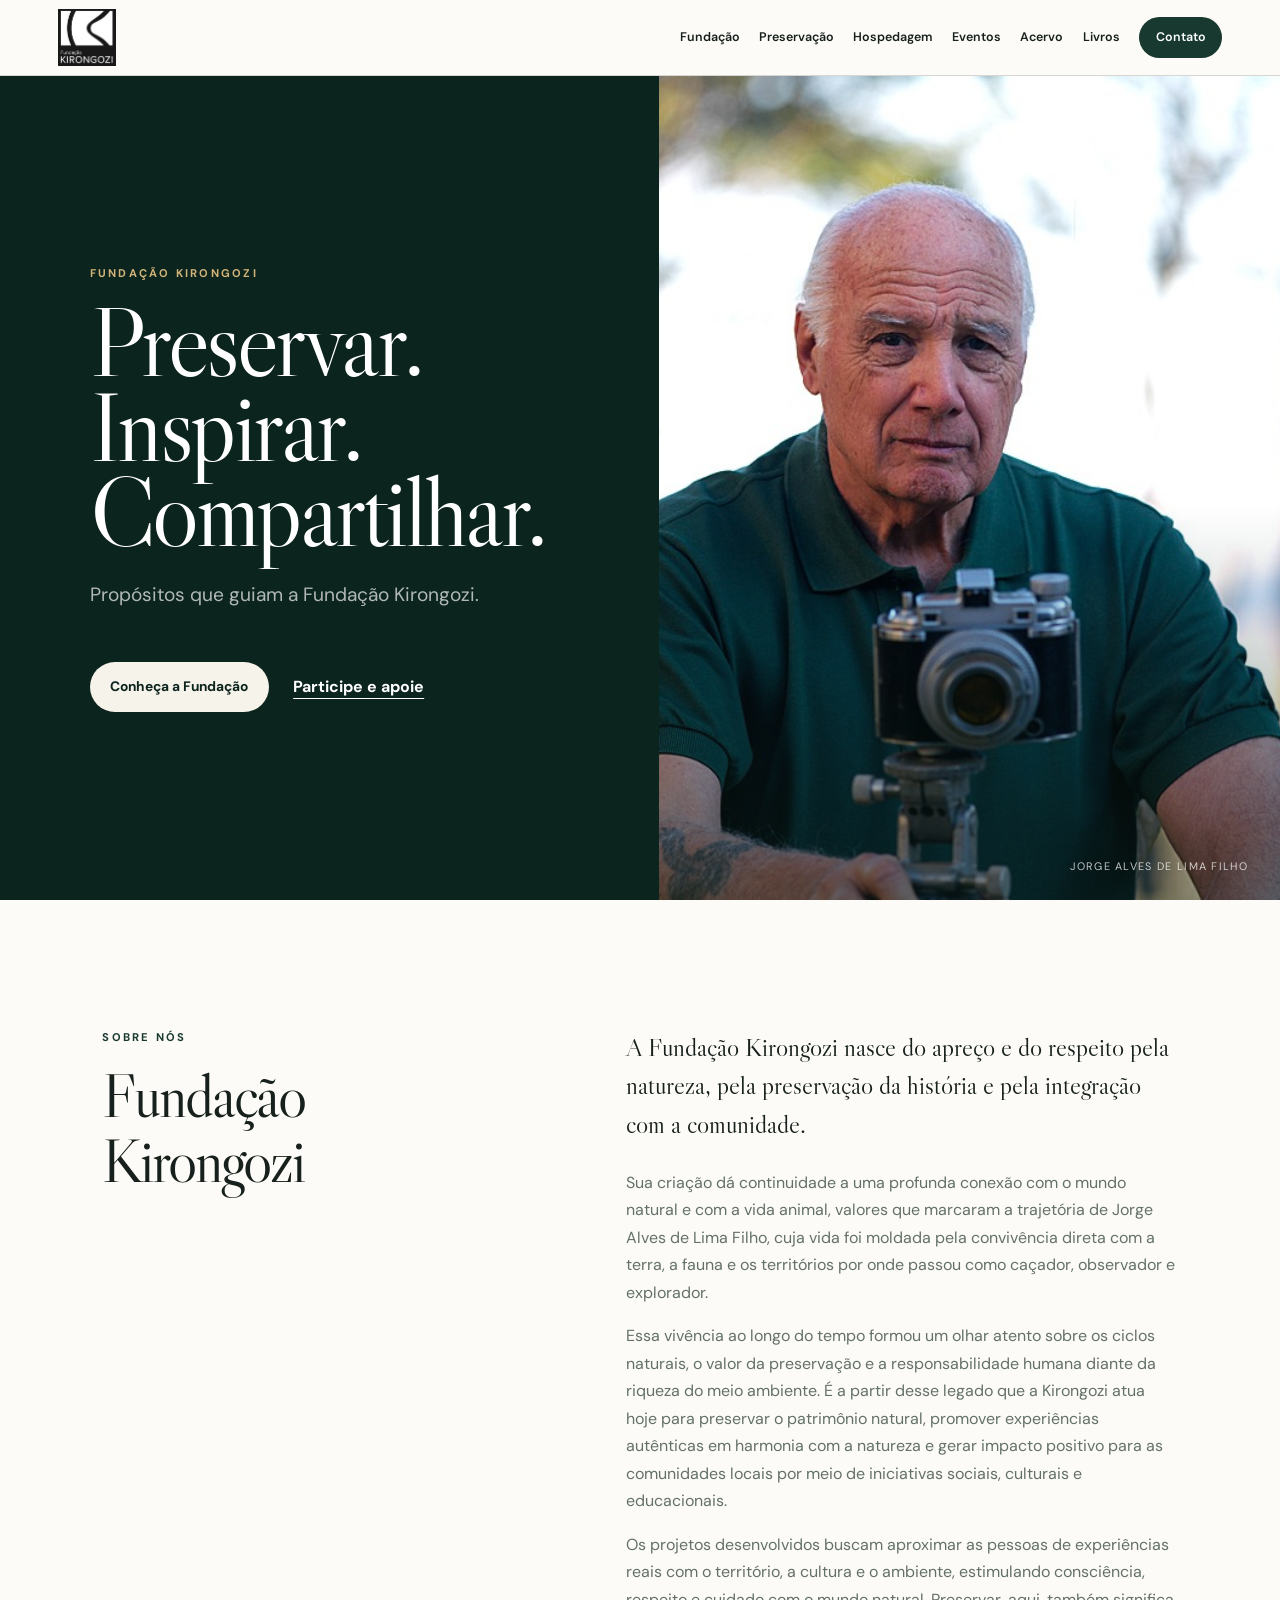
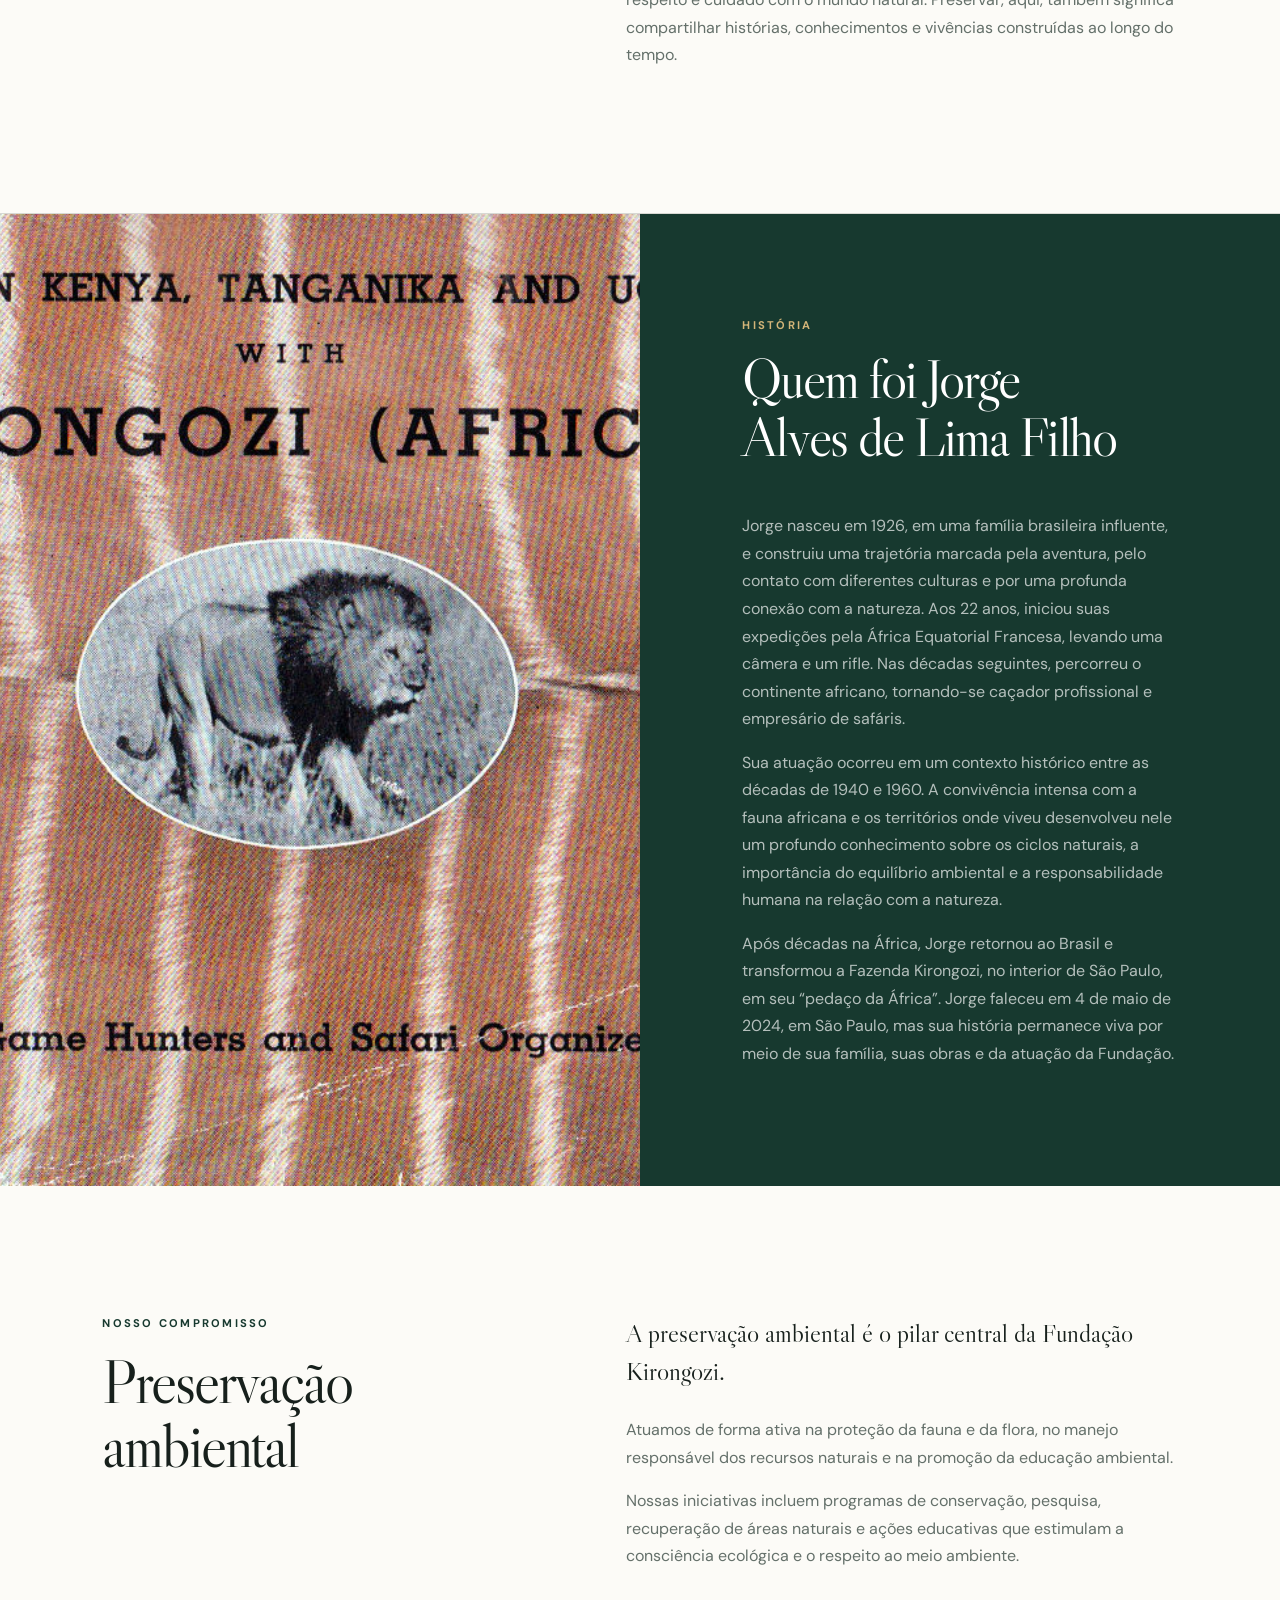
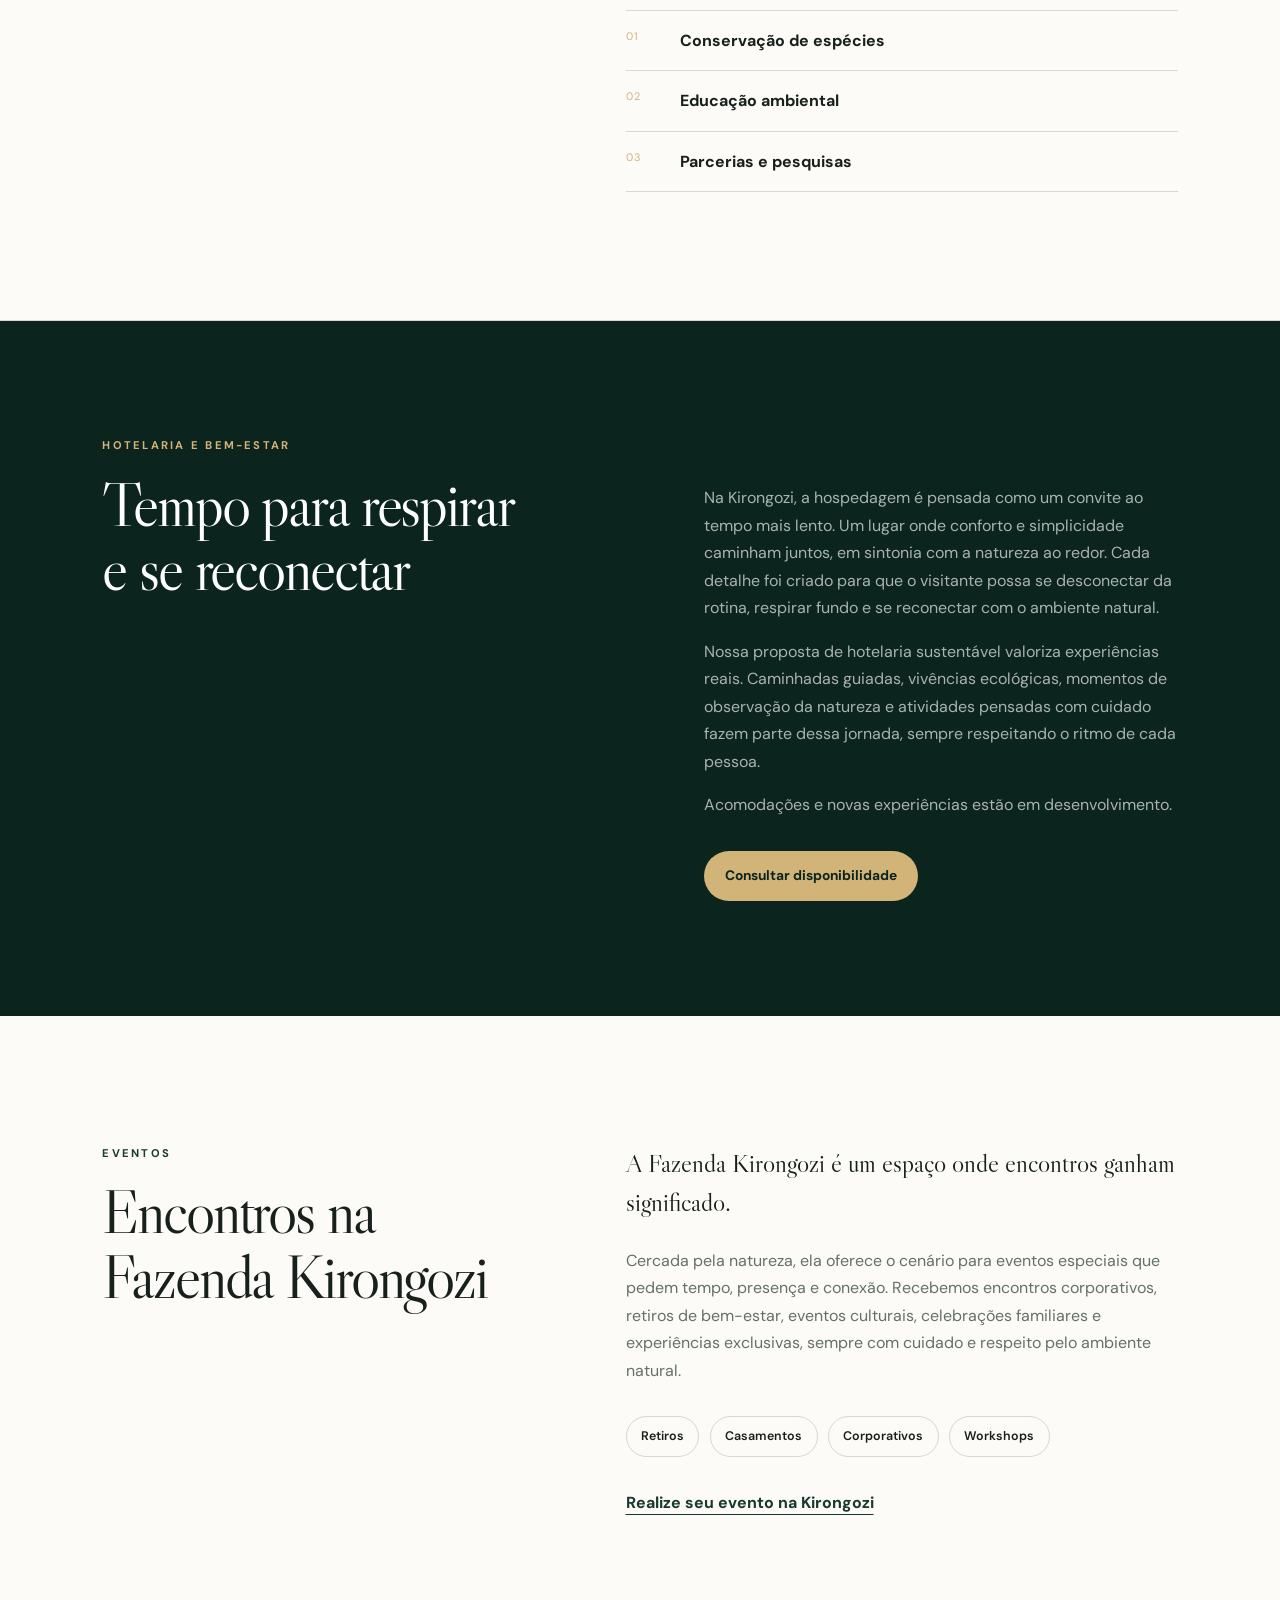
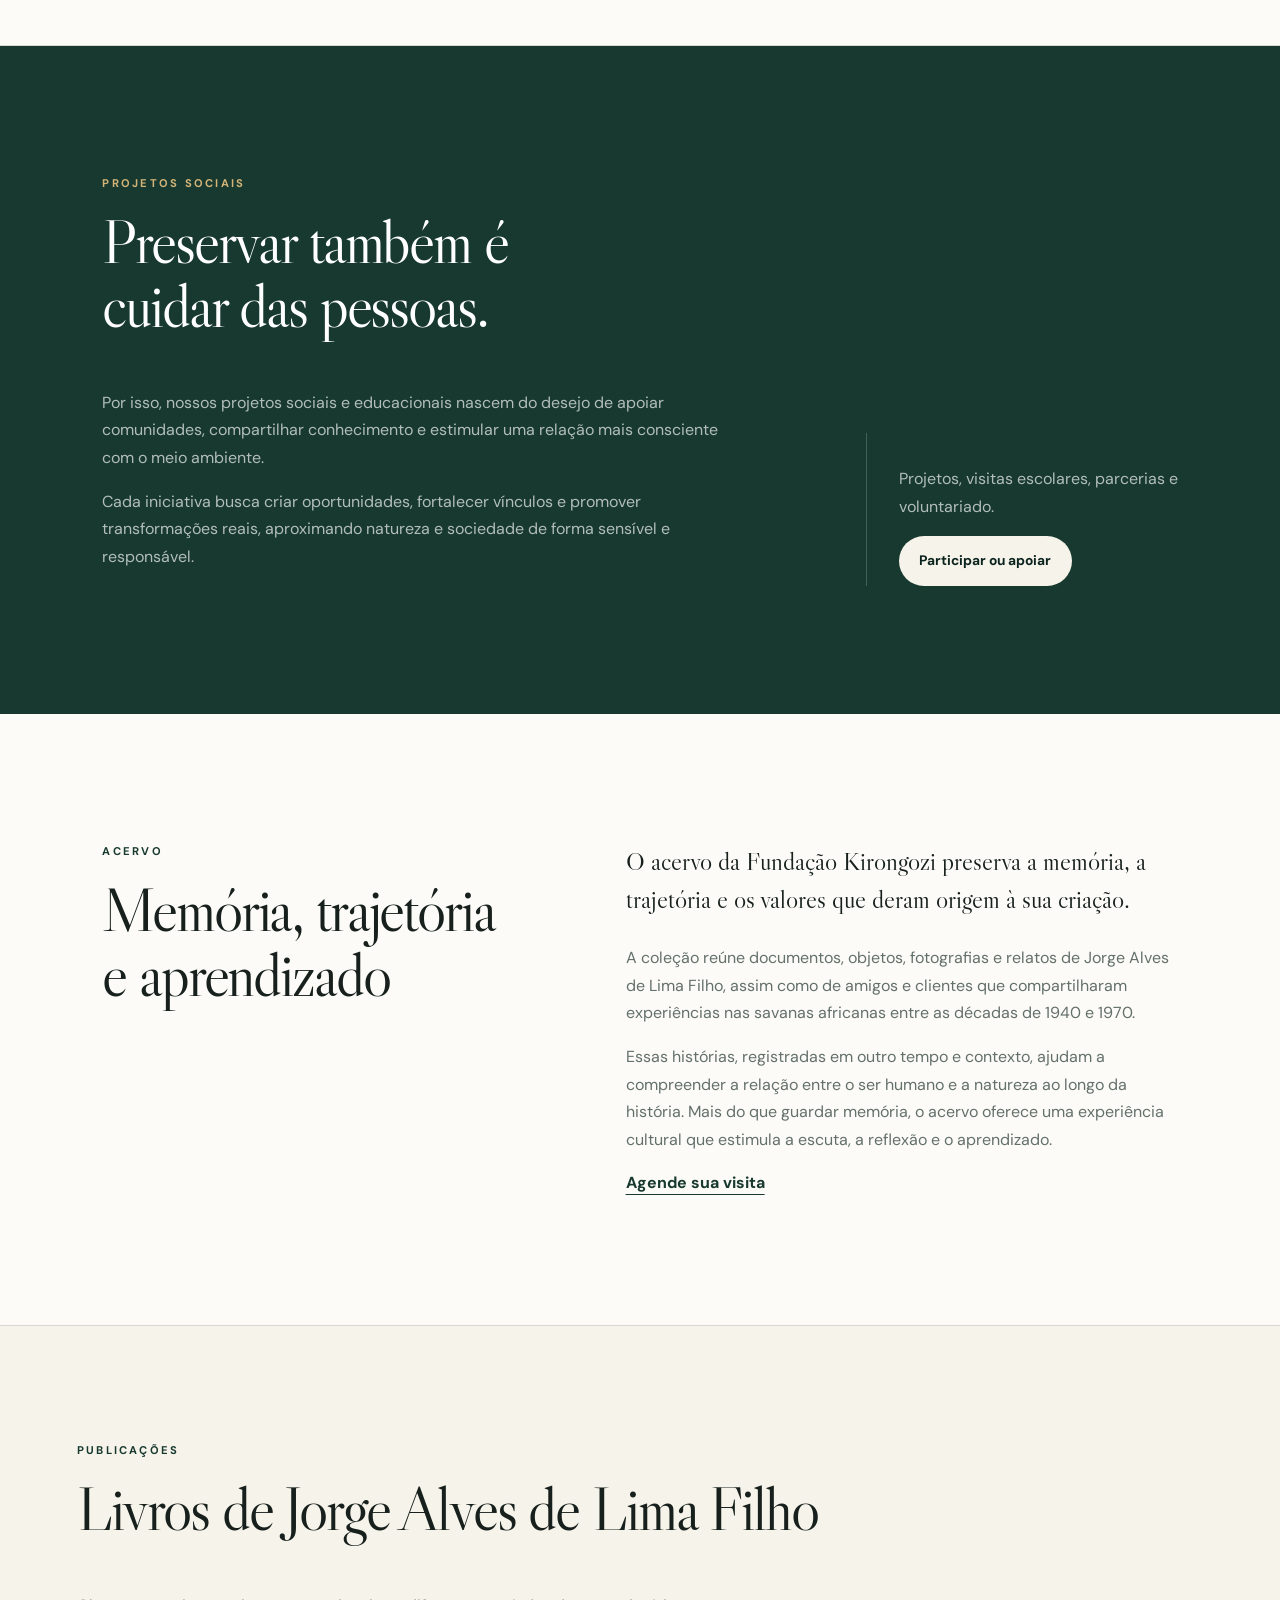
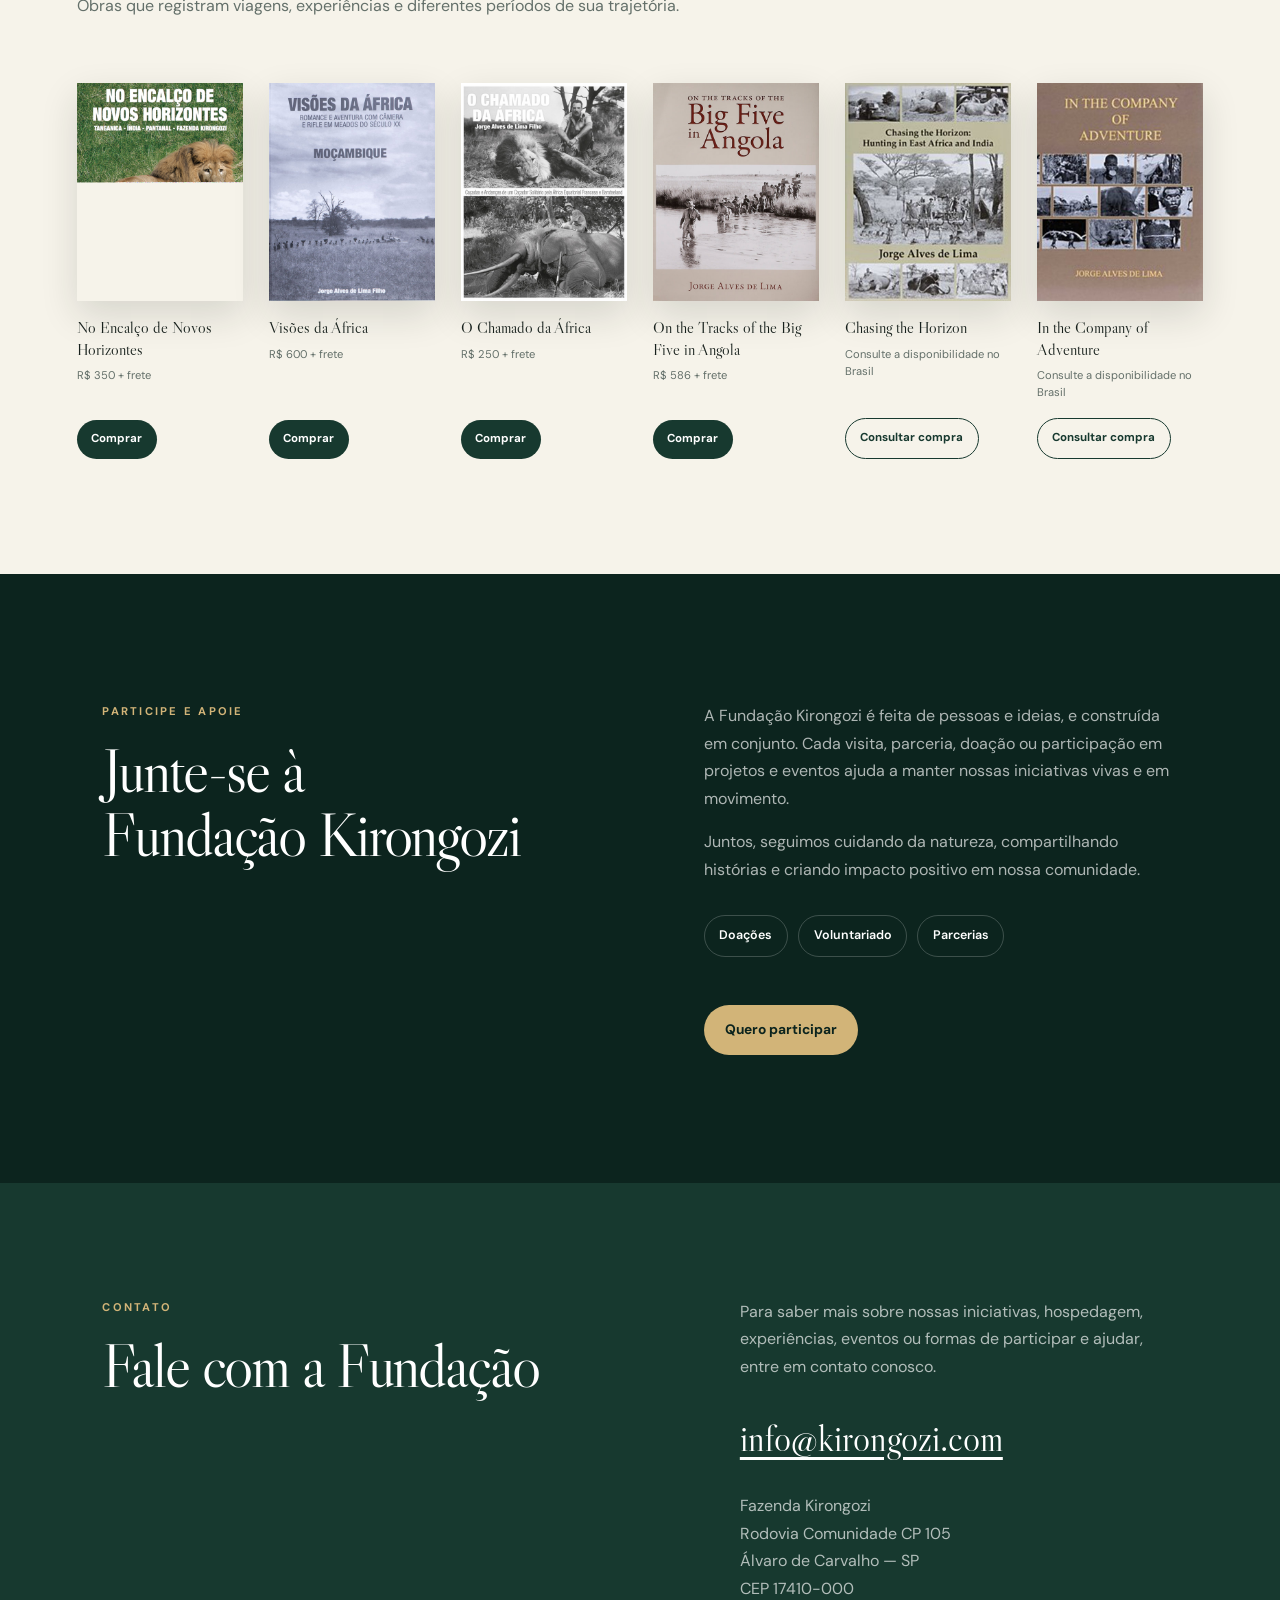
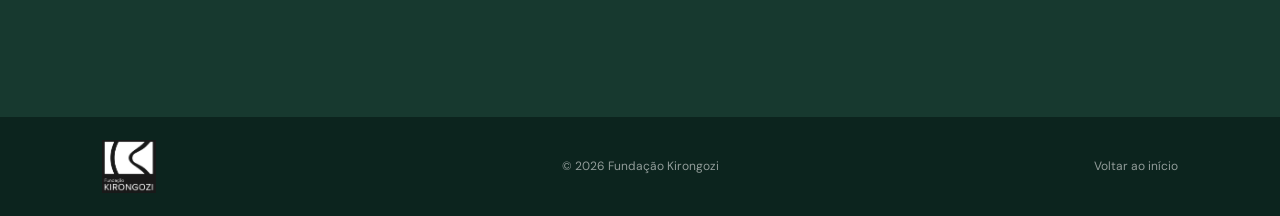
==== commit a6b8f77a: "Corrige capas dos livros e adiciona links de compra" ====
--- a/index.html
+++ b/index.html
@@ -13,7 +13,7 @@
   <meta property="og:image" content="https://raphad2712-creator.github.io/site-kirongozi/assets/jorge-alves-de-lima.jpg">
   <title>Fundação Kirongozi | Preservar, inspirar e compartilhar</title>
   <link rel="canonical" href="https://raphad2712-creator.github.io/site-kirongozi/">
-  <link rel="icon" type="image/svg+xml" href="data:image/svg+xml,%3Csvg xmlns='http://www.w3.org/2000/svg' viewBox='0 0 64 64'%3E%3Crect width='64' height='64' rx='18' fill='%2317392f'/%3E%3Cpath d='M18 14v36h8V35l17 15h11L33 31l19-17H41L26 28V14z' fill='%23d2b478'/%3E%3C/svg%3E">
+  <link rel="icon" type="image/png" href="assets/logo-kirongozi.png">
   <link rel="preconnect" href="https://fonts.googleapis.com">
   <link rel="preconnect" href="https://fonts.gstatic.com" crossorigin>
   <link href="https://fonts.googleapis.com/css2?family=DM+Sans:wght@400;500;600;700&family=Libre+Caslon+Display&display=swap" rel="stylesheet">
@@ -24,8 +24,7 @@
   <div class="scroll-progress" aria-hidden="true"><span></span></div>
   <header class="site-header" id="inicio">
     <a class="brand" href="#inicio" aria-label="Fundação Kirongozi — início">
-      <span class="brand-mark" aria-hidden="true">K</span>
-      <span class="brand-name">Fundação <strong>Kirongozi</strong></span>
+      <img class="brand-logo" src="assets/logo-kirongozi.png" alt="Fundação Kirongozi" width="465" height="458">
     </a>
     <button class="menu-button" type="button" aria-expanded="false" aria-controls="site-nav">
       <span></span><span></span><span></span><span class="sr-only">Abrir menu</span>
@@ -121,12 +120,12 @@
     <section class="books" id="livros" aria-labelledby="livros-title">
       <div class="books-header reveal"><p class="eyebrow">Publicações</p><h2 id="livros-title">Livros de Jorge Alves de Lima Filho</h2><p>Obras que registram viagens, experiências e diferentes períodos de sua trajetória.</p></div>
       <div class="book-grid">
-        <article class="book-card reveal"><img src="assets/big-five-angola.jpg" alt="Capa do livro Big Five in Angola" width="484" height="634" loading="lazy"><h3>Big Five in Angola</h3></article>
-        <article class="book-card reveal"><img src="assets/in-company-adventure.jpg" alt="Capa do livro In the Company of Adventure" width="484" height="634" loading="lazy"><h3>In the Company of Adventure</h3></article>
-        <article class="book-card reveal"><img src="assets/chasing-horizon.jpg" alt="Capa do livro Chasing the Horizon" width="484" height="634" loading="lazy"><h3>Chasing the Horizon</h3></article>
-        <article class="book-card reveal"><img src="assets/chamado-da-africa.jpeg" alt="Capa do livro O Chamado da África" width="484" height="634" loading="lazy"><h3>O Chamado da África</h3></article>
-        <article class="book-card reveal"><img src="assets/visoes-da-africa.jpg" alt="Capa do livro Visões da África" width="484" height="634" loading="lazy"><h3>Visões da África</h3></article>
-        <article class="book-card reveal"><img src="assets/no-encalco.png" alt="Capa do livro No Encalço de Novos Horizontes" width="484" height="634" loading="lazy"><h3>No Encalço de Novos Horizontes</h3></article>
+        <article class="book-card reveal"><img src="assets/no-encalco.png" alt="Capa do livro No Encalço de Novos Horizontes" width="484" height="634" loading="lazy"><h3>No Encalço de Novos Horizontes</h3><p class="book-price">R$ 350 + frete</p><a class="book-buy" href="https://pag.ae/7_qQ3v_G6/button" target="_blank" rel="noopener noreferrer" aria-label="Comprar No Encalço de Novos Horizontes no PagBank">Comprar</a></article>
+        <article class="book-card reveal"><img src="assets/visoes-da-africa.jpg" alt="Capa do livro Visões da África" width="484" height="634" loading="lazy"><h3>Visões da África</h3><p class="book-price">R$ 600 + frete</p><a class="book-buy" href="https://pag.ae/7_qQ4Pvg8/button" target="_blank" rel="noopener noreferrer" aria-label="Comprar Visões da África no PagBank">Comprar</a></article>
+        <article class="book-card reveal"><img src="assets/chamado-da-africa.jpeg" alt="Capa do livro O Chamado da África" width="484" height="634" loading="lazy"><h3>O Chamado da África</h3><p class="book-price">R$ 250 + frete</p><a class="book-buy" href="https://pag.ae/7_qQ5SDS8/button" target="_blank" rel="noopener noreferrer" aria-label="Comprar O Chamado da África no PagBank">Comprar</a></article>
+        <article class="book-card reveal"><img src="assets/big-five-angola.jpg" alt="Capa do livro On the Tracks of the Big Five in Angola" width="484" height="634" loading="lazy"><h3>On the Tracks of the Big Five in Angola</h3><p class="book-price">R$ 586 + frete</p><a class="book-buy" href="https://pag.ae/7_qQ8tfEt/button" target="_blank" rel="noopener noreferrer" aria-label="Comprar On the Tracks of the Big Five in Angola no PagBank">Comprar</a></article>
+        <article class="book-card reveal"><img src="assets/chasing-horizon.jpg" alt="Capa do livro Chasing the Horizon" width="484" height="634" loading="lazy"><h3>Chasing the Horizon</h3><p class="book-price">Consulte a disponibilidade no Brasil</p><a class="book-buy book-buy-secondary" href="mailto:info@kirongozi.com?subject=Compra%20do%20livro%20Chasing%20the%20Horizon">Consultar compra</a></article>
+        <article class="book-card reveal"><img src="assets/in-company-adventure.jpg" alt="Capa do livro In the Company of Adventure" width="484" height="634" loading="lazy"><h3>In the Company of Adventure</h3><p class="book-price">Consulte a disponibilidade no Brasil</p><a class="book-buy book-buy-secondary" href="mailto:info@kirongozi.com?subject=Compra%20do%20livro%20In%20the%20Company%20of%20Adventure">Consultar compra</a></article>
       </div>
     </section>
 
@@ -151,10 +150,10 @@
   </main>
 
   <footer class="site-footer">
-    <div class="footer-brand"><span class="brand-mark" aria-hidden="true">K</span><span>Fundação Kirongozi</span></div>
+    <div class="footer-brand"><img class="footer-logo" src="assets/logo-kirongozi.png" alt="Fundação Kirongozi" width="465" height="458"></div>
     <p>© <span id="year"></span> Fundação Kirongozi</p>
     <a href="#inicio">Voltar ao início</a>
   </footer>
   <script src="script.js"></script>
 </body>
-</html>+</html>
--- a/style.css
+++ b/style.css
@@ -11,10 +11,8 @@
 .scroll-progress { position:fixed; inset:0 0 auto; z-index:100; height:3px; }
 .scroll-progress span { display:block; width:0; height:100%; background:var(--gold); }
 .site-header { position:sticky; top:0; z-index:30; height:76px; padding:0 clamp(1.25rem,4.5vw,4.5rem); display:flex; align-items:center; justify-content:space-between; border-bottom:1px solid var(--line); background:rgba(252,251,247,.94); backdrop-filter:blur(14px); }
-.brand,.footer-brand { display:flex; align-items:center; gap:.75rem; text-decoration:none; }
-.brand-mark { width:42px; height:42px; display:grid; place-items:center; flex:0 0 auto; border-radius:50%; color:var(--gold); background:var(--forest); font:1.25rem/1 var(--serif); }
-.brand-name { font-size:.68rem; line-height:1; letter-spacing:.14em; text-transform:uppercase; }
-.brand-name strong { display:block; margin-top:.22rem; font:1.14rem/1 var(--serif); letter-spacing:0; text-transform:none; }
+.brand,.footer-brand { display:flex; align-items:center; text-decoration:none; }
+.brand-logo { width:58px; height:58px; object-fit:contain; }
 .site-nav { display:flex; align-items:center; gap:clamp(.75rem,1.5vw,1.5rem); }
 .site-nav a { position:relative; font-size:.78rem; font-weight:600; text-decoration:none; }
 .site-nav a:not(.nav-cta)::after { content:""; position:absolute; right:0; bottom:-.45rem; left:0; height:1px; background:var(--forest); transform:scaleX(0); transform-origin:right; transition:transform .2s; }
@@ -73,11 +71,16 @@
 .books { padding:clamp(5rem,9vw,8rem) clamp(1.25rem,6vw,6rem); background:var(--cream); }
 .books-header { max-width:820px; margin-bottom:4rem; }
 .books-header>p:last-child { color:var(--muted); }
-.book-grid { display:grid; grid-template-columns:repeat(6,1fr); gap:clamp(1rem,2vw,2rem); }
-.book-card { margin:0; }
-.book-card img { width:100%; aspect-ratio:484/634; object-fit:cover; box-shadow:0 14px 35px rgba(30,35,30,.14); transition:transform .25s,box-shadow .25s; }
+.book-grid { display:grid; grid-template-columns:repeat(6,minmax(0,1fr)); gap:clamp(1rem,2vw,2rem); }
+.book-card { min-width:0; margin:0; display:flex; flex-direction:column; align-items:flex-start; }
+.book-card img { width:100%; height:auto; object-fit:contain; box-shadow:0 14px 35px rgba(30,35,30,.14); transition:transform .25s,box-shadow .25s; }
 .book-card:hover img { transform:translateY(-7px); box-shadow:0 20px 45px rgba(30,35,30,.2); }
-.book-card h3 { margin:1rem 0 0; font:1rem/1.35 var(--serif); }
+.book-card h3 { margin:1rem 0 .45rem; font:1rem/1.35 var(--serif); }
+.book-price { min-height:3.2em; margin:0 0 .9rem; color:var(--muted); font-size:.7rem; line-height:1.5; }
+.book-buy { margin-top:auto; padding:.62rem .9rem; display:inline-flex; align-items:center; justify-content:center; border-radius:99px; color:white; background:var(--forest); font-size:.72rem; font-weight:700; text-decoration:none; transition:transform .2s,background .2s; }
+.book-buy:hover { background:var(--forest-dark); transform:translateY(-2px); }
+.book-buy-secondary { color:var(--forest); border:1px solid var(--forest); background:transparent; }
+.book-buy-secondary:hover { color:white; }
 .support { padding:clamp(5rem,10vw,9rem) clamp(1.25rem,8vw,8rem); display:grid; grid-template-columns:1fr 1fr; gap:10vw; color:white; background:var(--forest-dark); }
 .support-copy { max-width:650px; }
 .support-copy>p { color:rgba(255,255,255,.67); }
@@ -88,17 +91,17 @@
 .contact-email { display:inline-block; margin:1.3rem 0 2rem; color:white; font:clamp(1.5rem,2.8vw,2.6rem)/1.2 var(--serif); text-underline-offset:.4rem; }
 .contact address { color:rgba(255,255,255,.67); font-style:normal; }
 .site-footer { padding:1.4rem clamp(1.25rem,8vw,8rem); display:grid; grid-template-columns:1fr 1fr 1fr; align-items:center; color:rgba(255,255,255,.55); background:var(--forest-dark); font-size:.75rem; }
-.site-footer .brand-mark { width:34px; height:34px; font-size:1rem; }
+.footer-logo { width:54px; height:54px; object-fit:contain; }
 .site-footer p { margin:0; text-align:center; }
 .site-footer>a { justify-self:end; text-decoration:none; }
 .reveal { opacity:0; transform:translateY(20px); transition:opacity .7s ease,transform .7s ease; }
 .reveal.visible { opacity:1; transform:none; }
 :focus-visible { outline:3px solid var(--gold); outline-offset:4px; }
-@media (max-width:1080px) { .site-nav{gap:.65rem}.site-nav a{font-size:.7rem}.book-grid{grid-template-columns:repeat(3,1fr)} }
+@media (max-width:1080px) { .site-nav{gap:.65rem}.site-nav a{font-size:.7rem}.book-grid{grid-template-columns:repeat(3,minmax(0,1fr))} }
 @media (max-width:820px) {
   html{scroll-padding-top:70px}.site-header{height:70px}.menu-button{display:block;z-index:32;cursor:pointer}.menu-button[aria-expanded="true"] span:nth-child(1){transform:translateY(7px) rotate(45deg)}.menu-button[aria-expanded="true"] span:nth-child(2){opacity:0}.menu-button[aria-expanded="true"] span:nth-child(3){transform:translateY(-7px) rotate(-45deg)}
   .site-nav{position:fixed;inset:70px 0 0;padding:1.6rem 1.25rem 3rem;display:flex;flex-direction:column;align-items:stretch;gap:0;visibility:hidden;overflow-y:auto;opacity:0;background:var(--paper);transform:translateY(-12px);transition:opacity .2s,transform .2s,visibility .2s}.site-nav.open{visibility:visible;opacity:1;transform:none}.site-nav a{padding:.85rem .1rem;border-bottom:1px solid var(--line);font:1.35rem/1.25 var(--serif)}.site-nav a::after{display:none}.site-nav .nav-cta{margin-top:1rem;color:white;font:700 .88rem var(--sans);text-align:center}
   .hero,.legacy,.section,.experiences,.social-projects,.support,.contact{grid-template-columns:1fr}.hero-copy{min-height:620px}.hero-image{min-height:620px}.section-heading{position:static}.legacy-image{min-height:560px}.experience-copy{padding-top:0}.social-projects-note{padding:2rem 0 0;border-top:1px solid rgba(255,255,255,.2);border-left:0}.site-footer{grid-template-columns:1fr auto;gap:1rem}.site-footer p{grid-column:1/-1;grid-row:2;text-align:left}
 }
-@media (max-width:560px) { .brand-name{display:none}.hero-copy{min-height:580px}.hero h1{font-size:clamp(3.5rem,17vw,5rem)}.hero-actions{align-items:flex-start;flex-direction:column}.hero-image{min-height:480px}.legacy-image{min-height:400px}.book-grid{grid-template-columns:repeat(2,1fr);gap:1.7rem 1rem}.book-card h3{font-size:.9rem}.footer-brand>span:last-child{display:none} }
-@media (prefers-reduced-motion:reduce) { html{scroll-behavior:auto}*,*::before,*::after{animation-duration:.01ms!important;transition-duration:.01ms!important}.reveal{opacity:1;transform:none} }+@media (max-width:560px) { .hero-copy{min-height:580px}.hero h1{font-size:clamp(3.5rem,17vw,5rem)}.hero-actions{align-items:flex-start;flex-direction:column}.hero-image{min-height:480px}.legacy-image{min-height:400px}.book-grid{grid-template-columns:repeat(2,minmax(0,1fr));gap:2rem 1rem}.book-card h3{font-size:.9rem}.book-price{min-height:4.5em;font-size:.68rem}.book-buy{width:100%;padding:.62rem .5rem}.footer-logo{width:48px;height:48px} }
+@media (prefers-reduced-motion:reduce) { html{scroll-behavior:auto}*,*::before,*::after{animation-duration:.01ms!important;transition-duration:.01ms!important}.reveal{opacity:1;transform:none} }
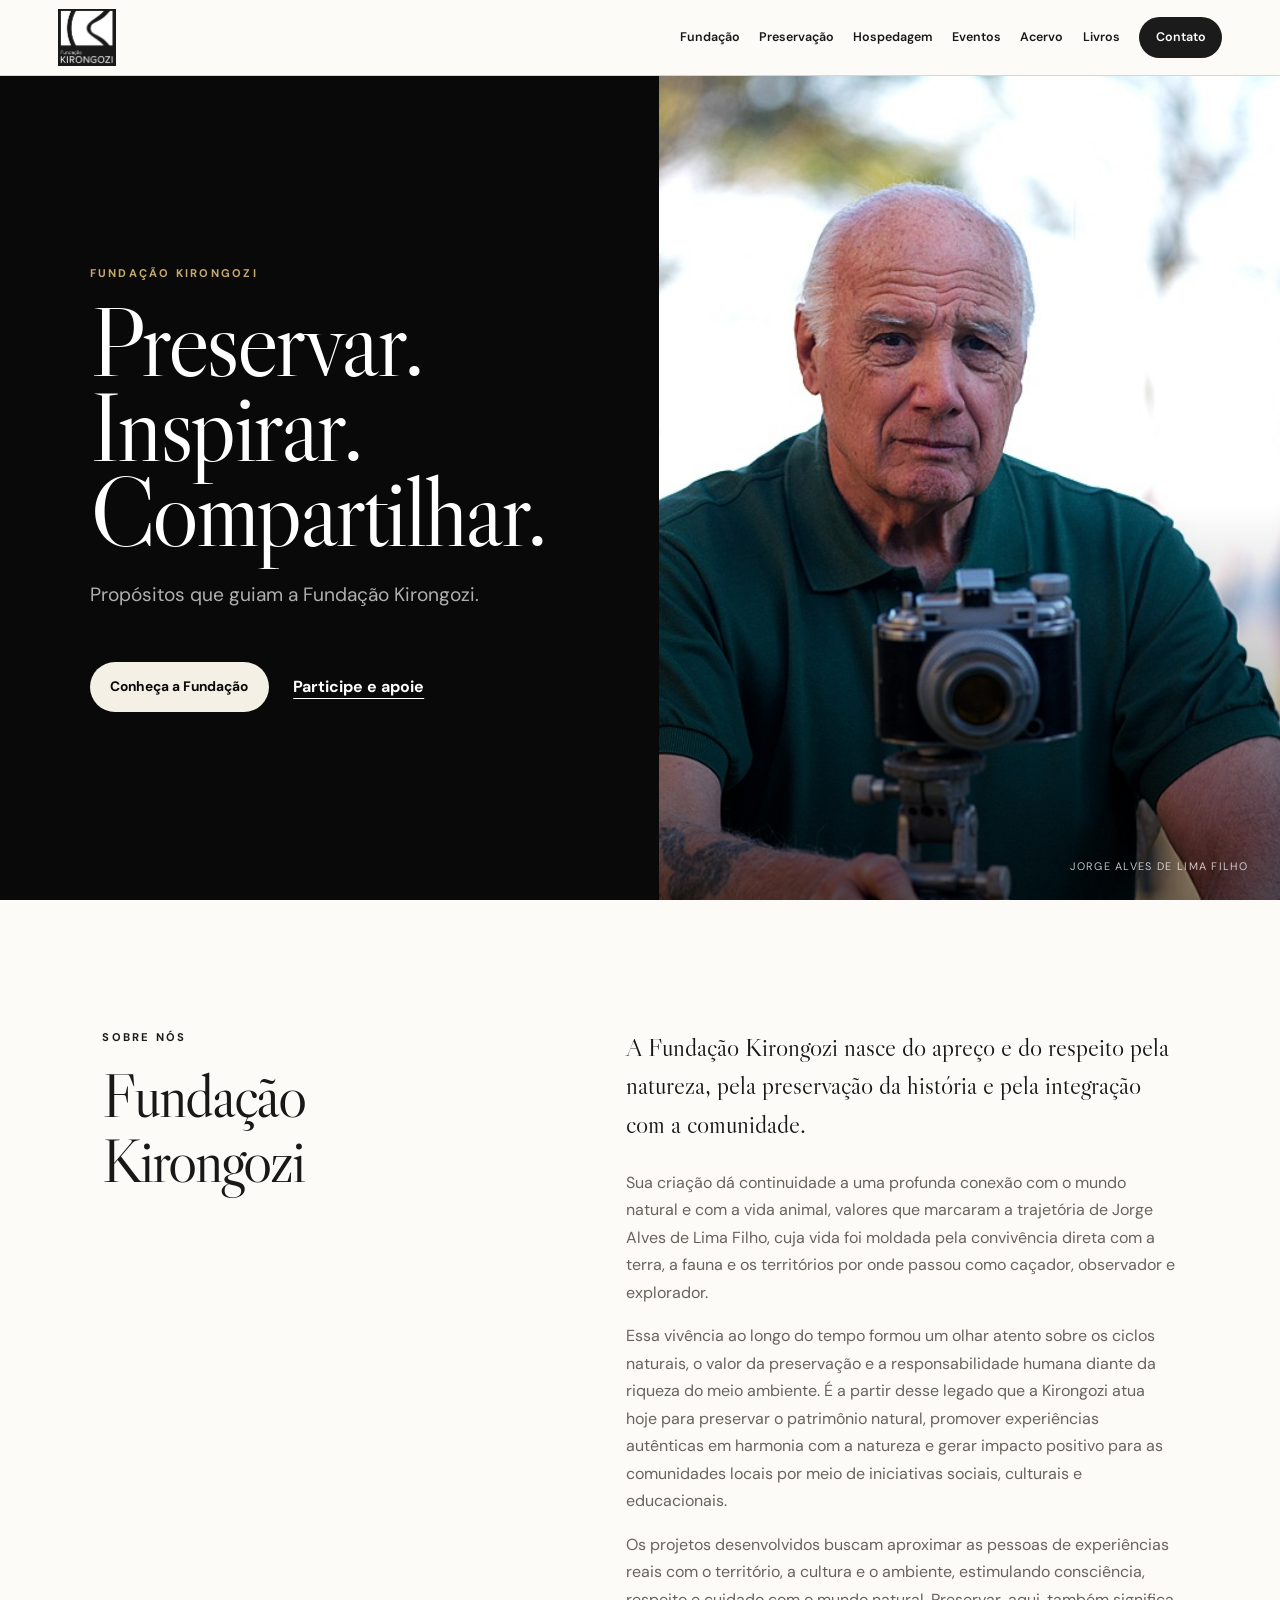
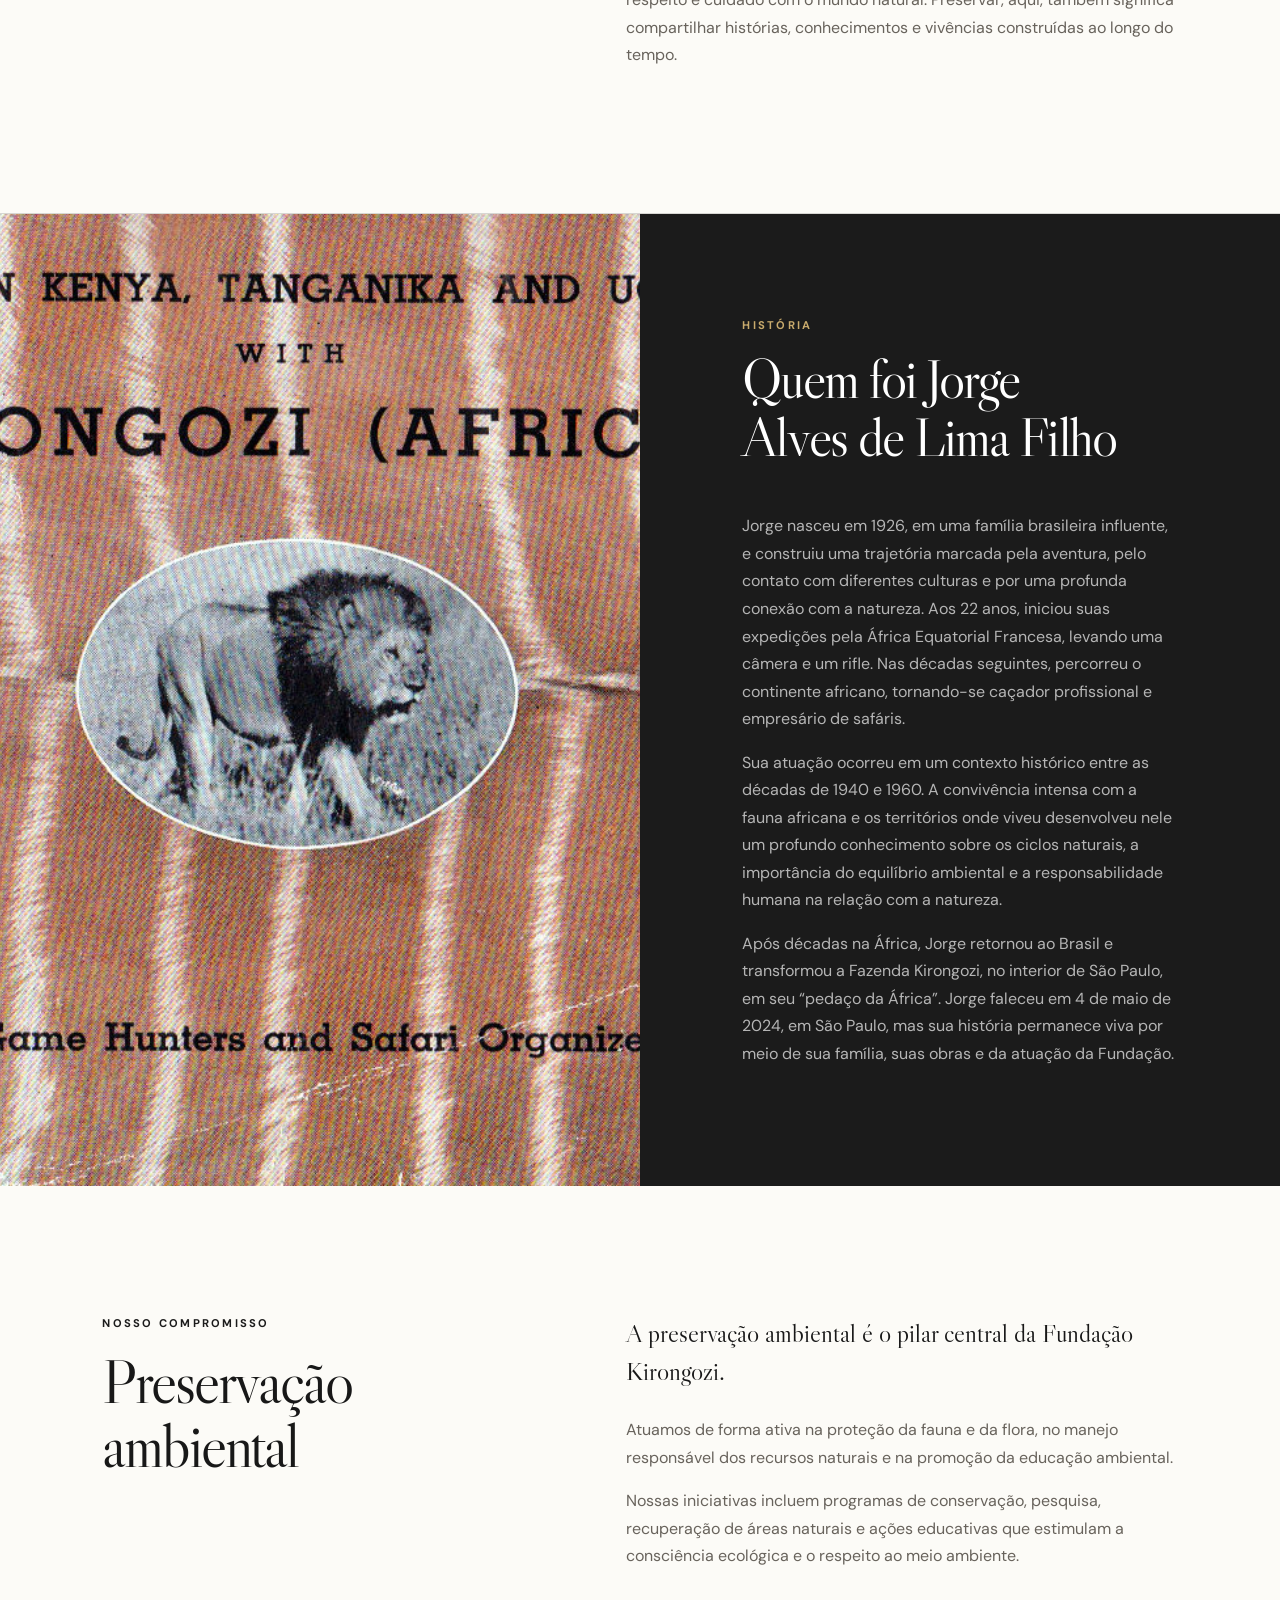
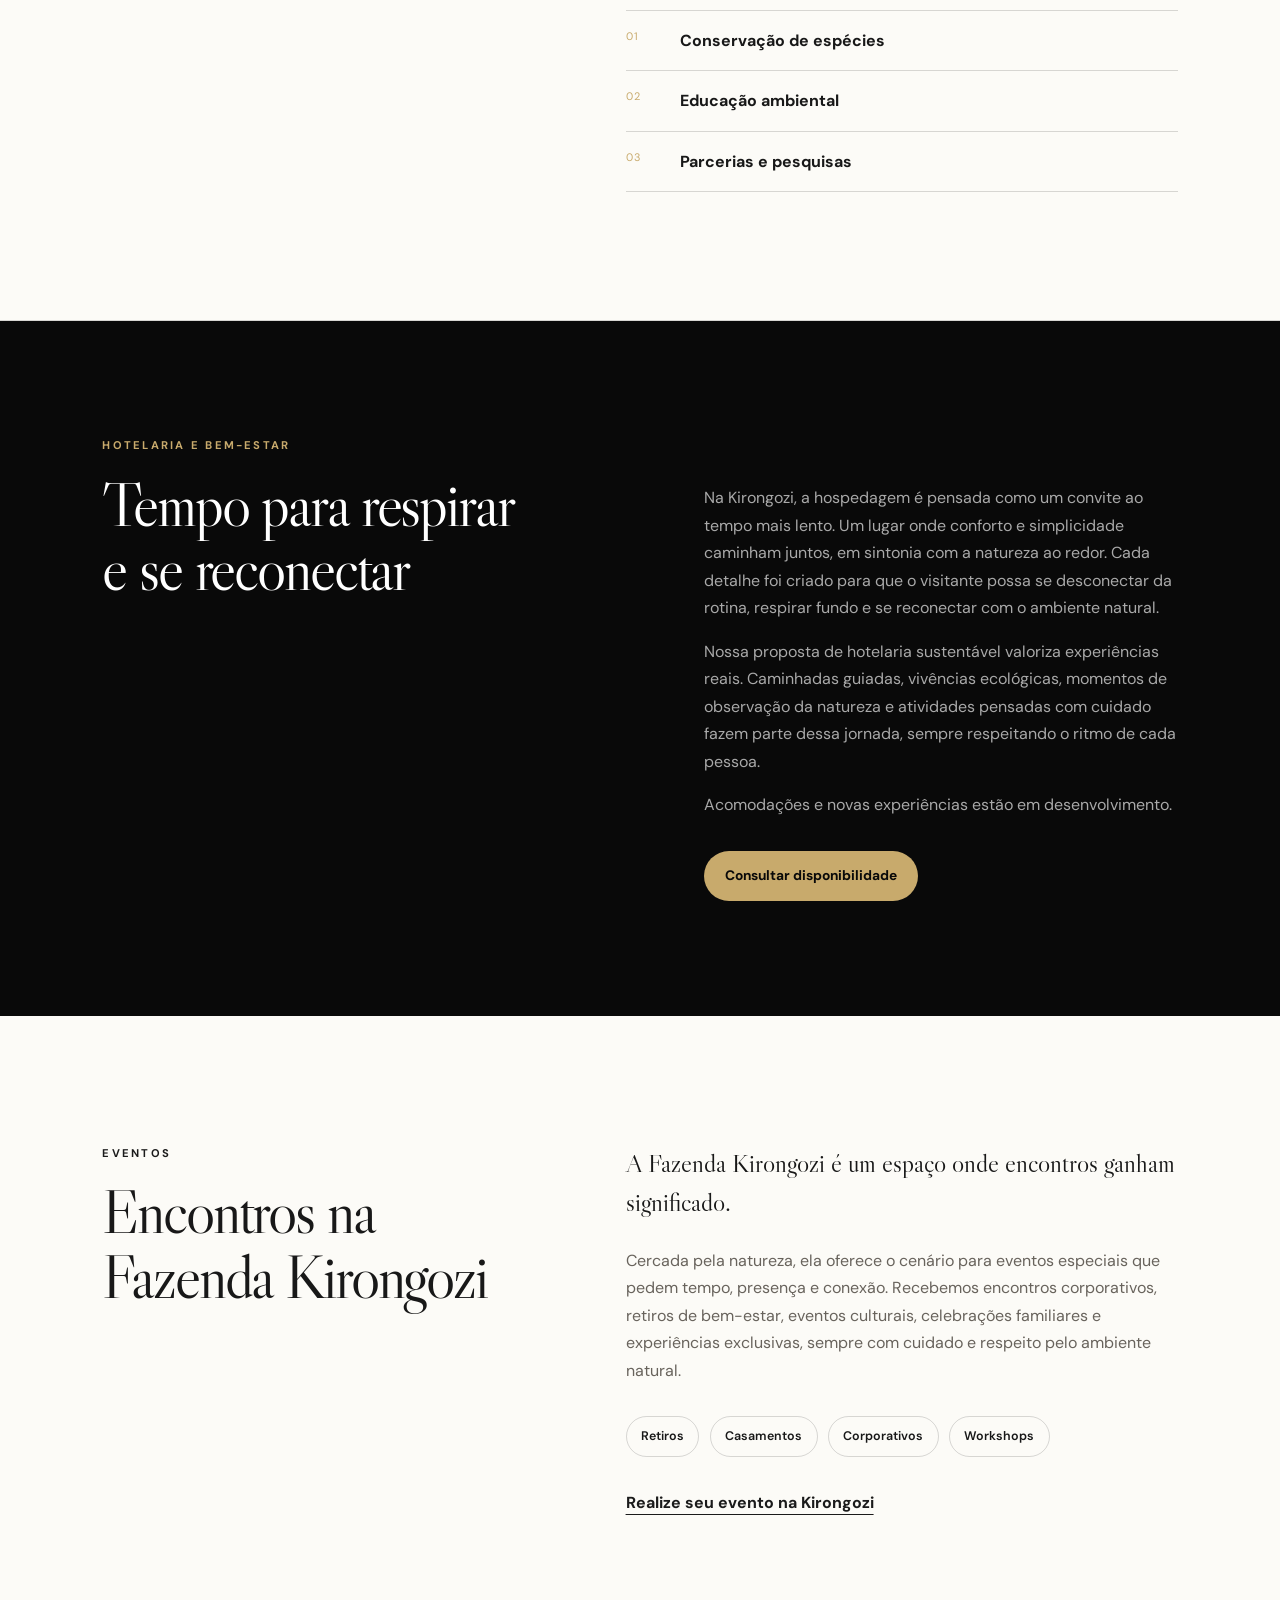
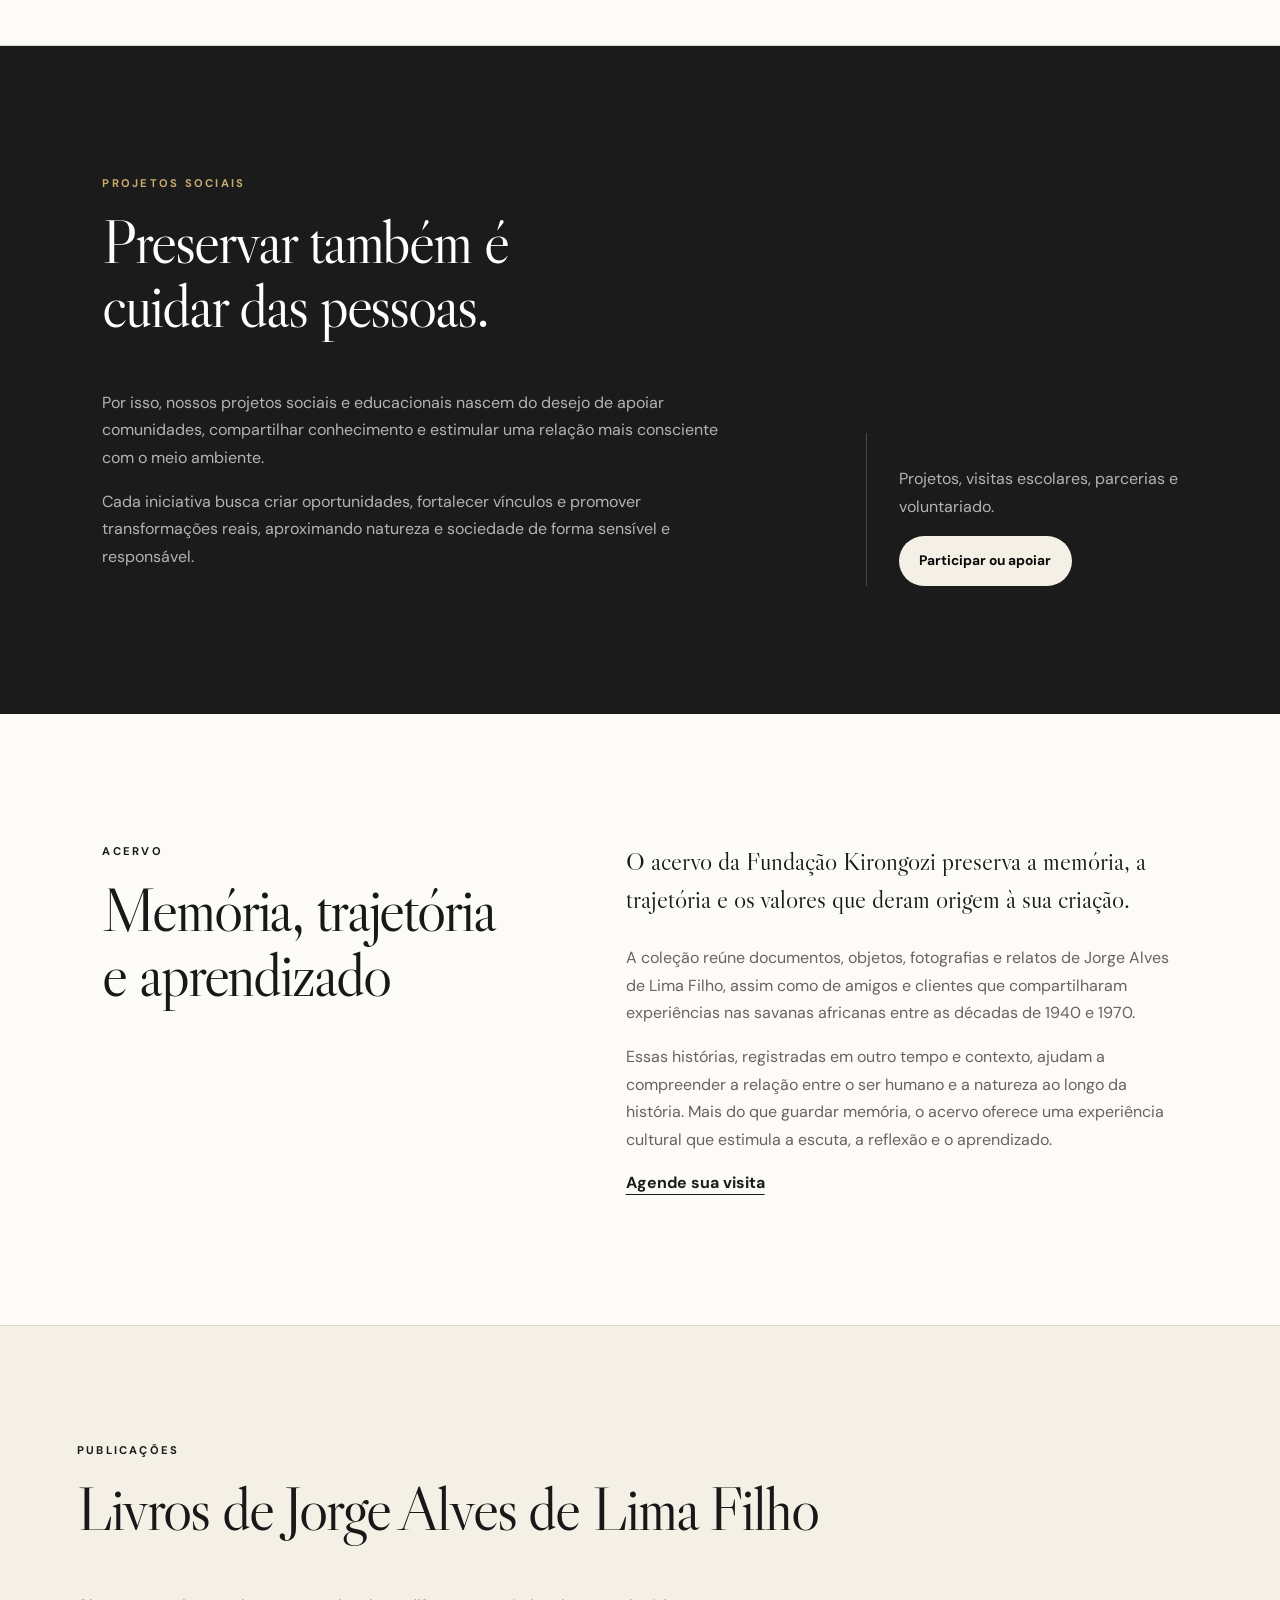
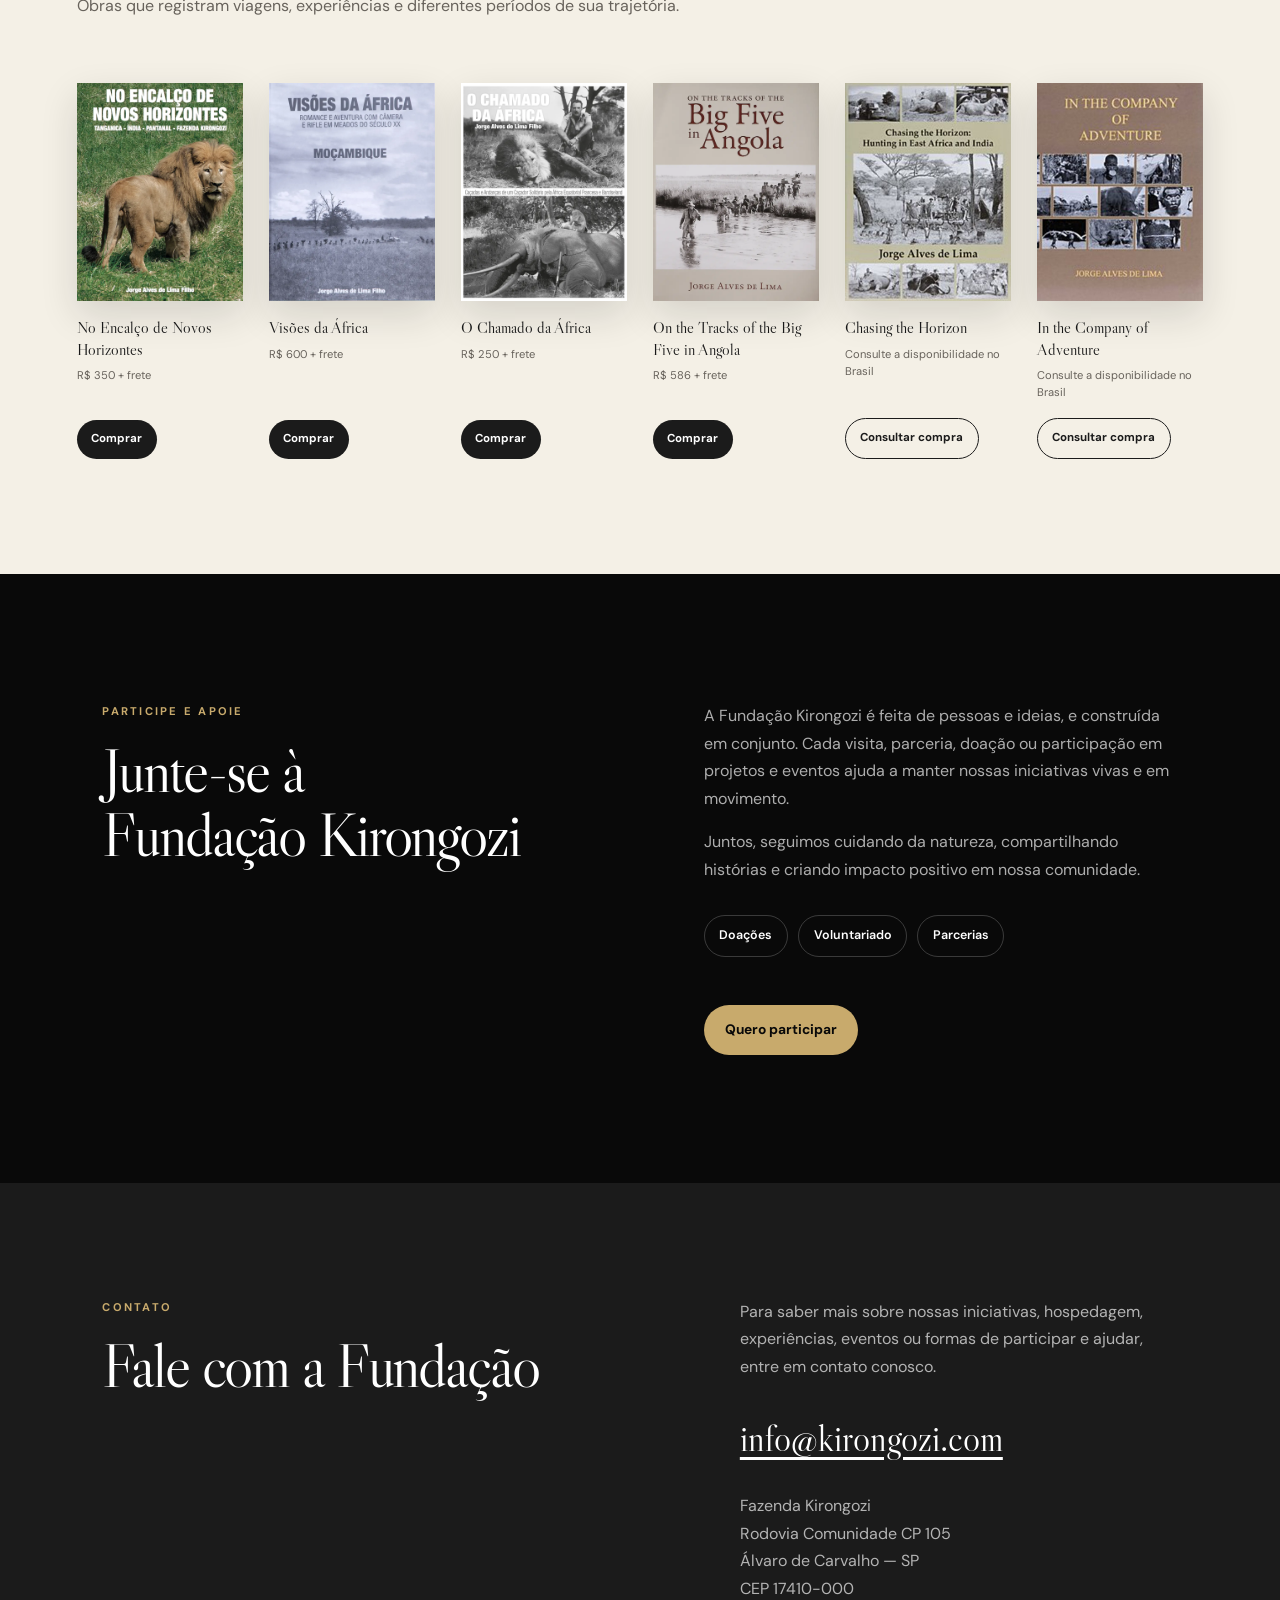
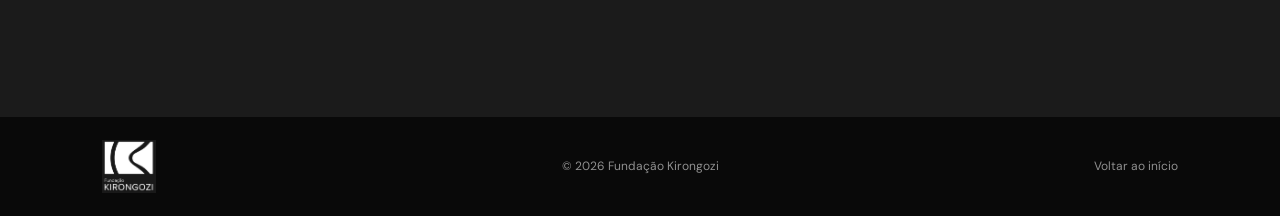
==== commit daacb14f: "Alinha identidade visual e corrige capas dos livros" ====
--- a/index.html
+++ b/index.html
@@ -4,7 +4,7 @@
   <meta charset="utf-8">
   <meta name="viewport" content="width=device-width, initial-scale=1">
   <meta name="description" content="Fundação Kirongozi — preservação ambiental, memória, educação, hotelaria e experiências em contato com a natureza.">
-  <meta name="theme-color" content="#17392f">
+  <meta name="theme-color" content="#111111">
   <meta property="og:type" content="website">
   <meta property="og:locale" content="pt_BR">
   <meta property="og:title" content="Fundação Kirongozi">
@@ -120,10 +120,10 @@
     <section class="books" id="livros" aria-labelledby="livros-title">
       <div class="books-header reveal"><p class="eyebrow">Publicações</p><h2 id="livros-title">Livros de Jorge Alves de Lima Filho</h2><p>Obras que registram viagens, experiências e diferentes períodos de sua trajetória.</p></div>
       <div class="book-grid">
-        <article class="book-card reveal"><img src="assets/no-encalco.png" alt="Capa do livro No Encalço de Novos Horizontes" width="484" height="634" loading="lazy"><h3>No Encalço de Novos Horizontes</h3><p class="book-price">R$ 350 + frete</p><a class="book-buy" href="https://pag.ae/7_qQ3v_G6/button" target="_blank" rel="noopener noreferrer" aria-label="Comprar No Encalço de Novos Horizontes no PagBank">Comprar</a></article>
-        <article class="book-card reveal"><img src="assets/visoes-da-africa.jpg" alt="Capa do livro Visões da África" width="484" height="634" loading="lazy"><h3>Visões da África</h3><p class="book-price">R$ 600 + frete</p><a class="book-buy" href="https://pag.ae/7_qQ4Pvg8/button" target="_blank" rel="noopener noreferrer" aria-label="Comprar Visões da África no PagBank">Comprar</a></article>
-        <article class="book-card reveal"><img src="assets/chamado-da-africa.jpeg" alt="Capa do livro O Chamado da África" width="484" height="634" loading="lazy"><h3>O Chamado da África</h3><p class="book-price">R$ 250 + frete</p><a class="book-buy" href="https://pag.ae/7_qQ5SDS8/button" target="_blank" rel="noopener noreferrer" aria-label="Comprar O Chamado da África no PagBank">Comprar</a></article>
-        <article class="book-card reveal"><img src="assets/big-five-angola.jpg" alt="Capa do livro On the Tracks of the Big Five in Angola" width="484" height="634" loading="lazy"><h3>On the Tracks of the Big Five in Angola</h3><p class="book-price">R$ 586 + frete</p><a class="book-buy" href="https://pag.ae/7_qQ8tfEt/button" target="_blank" rel="noopener noreferrer" aria-label="Comprar On the Tracks of the Big Five in Angola no PagBank">Comprar</a></article>
+        <article class="book-card reveal"><img src="assets/no-encalco.webp" alt="Capa do livro No Encalço de Novos Horizontes" width="800" height="1046" loading="lazy"><h3>No Encalço de Novos Horizontes</h3><p class="book-price">R$ 350 + frete</p><a class="book-buy" href="https://pag.ae/7_qQ3v_G6/button" target="_blank" rel="noopener noreferrer" aria-label="Comprar No Encalço de Novos Horizontes no PagBank">Comprar</a></article>
+        <article class="book-card reveal"><img src="assets/visoes-da-africa.webp" alt="Capa do livro Visões da África" width="800" height="1034" loading="lazy"><h3>Visões da África</h3><p class="book-price">R$ 600 + frete</p><a class="book-buy" href="https://pag.ae/7_qQ4Pvg8/button" target="_blank" rel="noopener noreferrer" aria-label="Comprar Visões da África no PagBank">Comprar</a></article>
+        <article class="book-card reveal"><img src="assets/chamado-da-africa.webp" alt="Capa do livro O Chamado da África" width="800" height="1037" loading="lazy"><h3>O Chamado da África</h3><p class="book-price">R$ 250 + frete</p><a class="book-buy" href="https://pag.ae/7_qQ5SDS8/button" target="_blank" rel="noopener noreferrer" aria-label="Comprar O Chamado da África no PagBank">Comprar</a></article>
+        <article class="book-card reveal"><img src="assets/big-five-angola.webp" alt="Capa do livro On the Tracks of the Big Five in Angola" width="800" height="1034" loading="lazy"><h3>On the Tracks of the Big Five in Angola</h3><p class="book-price">R$ 586 + frete</p><a class="book-buy" href="https://pag.ae/7_qQ8tfEt/button" target="_blank" rel="noopener noreferrer" aria-label="Comprar On the Tracks of the Big Five in Angola no PagBank">Comprar</a></article>
         <article class="book-card reveal"><img src="assets/chasing-horizon.jpg" alt="Capa do livro Chasing the Horizon" width="484" height="634" loading="lazy"><h3>Chasing the Horizon</h3><p class="book-price">Consulte a disponibilidade no Brasil</p><a class="book-buy book-buy-secondary" href="mailto:info@kirongozi.com?subject=Compra%20do%20livro%20Chasing%20the%20Horizon">Consultar compra</a></article>
         <article class="book-card reveal"><img src="assets/in-company-adventure.jpg" alt="Capa do livro In the Company of Adventure" width="484" height="634" loading="lazy"><h3>In the Company of Adventure</h3><p class="book-price">Consulte a disponibilidade no Brasil</p><a class="book-buy book-buy-secondary" href="mailto:info@kirongozi.com?subject=Compra%20do%20livro%20In%20the%20Company%20of%20Adventure">Consultar compra</a></article>
       </div>
--- a/style.css
+++ b/style.css
@@ -1,4 +1,4 @@
-:root { --forest:#17392f; --forest-dark:#0c241e; --gold:#d2b478; --cream:#f6f3ea; --paper:#fcfbf7; --ink:#17201c; --muted:#64706a; --line:rgba(23,32,28,.16); --serif:"Libre Caslon Display",Georgia,serif; --sans:"DM Sans",Arial,sans-serif; }
+:root { --forest:#1b1b1b; --forest-dark:#090909; --gold:#c8aa6c; --cream:#f4f0e6; --paper:#fcfbf7; --ink:#181818; --muted:#68635c; --line:rgba(24,24,24,.16); --serif:"Libre Caslon Display",Georgia,serif; --sans:"DM Sans",Arial,sans-serif; }
 * { box-sizing:border-box; }
 html { scroll-behavior:smooth; scroll-padding-top:76px; }
 body { margin:0; color:var(--ink); background:var(--paper); font:400 16px/1.72 var(--sans); overflow-x:hidden; }
@@ -36,8 +36,8 @@
 .hero h1 { margin-bottom:1.5rem; font-size:clamp(4rem,7.7vw,8rem); line-height:.86; }
 .hero-intro { max-width:520px; color:rgba(255,255,255,.68); font-size:clamp(1.05rem,1.5vw,1.3rem); }
 .hero-actions { margin-top:2rem; display:flex; align-items:center; gap:1.5rem; }
-.hero-image { min-height:620px; margin:0; position:relative; overflow:hidden; background:#1a3129; }
-.hero-image::after { content:""; position:absolute; inset:0; background:linear-gradient(to top,rgba(12,36,30,.48),transparent 48%); pointer-events:none; }
+.hero-image { min-height:620px; margin:0; position:relative; overflow:hidden; background:#171717; }
+.hero-image::after { content:""; position:absolute; inset:0; background:linear-gradient(to top,rgba(0,0,0,.52),transparent 48%); pointer-events:none; }
 .hero-image img { width:100%; height:100%; object-fit:cover; object-position:50% 35%; }
 .hero-image figcaption { position:absolute; right:2rem; bottom:1.5rem; z-index:1; color:rgba(255,255,255,.75); font-size:.68rem; letter-spacing:.12em; text-transform:uppercase; }
 .section { padding:clamp(5rem,10vw,9rem) clamp(1.25rem,8vw,8rem); display:grid; grid-template-columns:.85fr 1.15fr; gap:clamp(3rem,9vw,9rem); border-bottom:1px solid var(--line); }
@@ -73,7 +73,7 @@
 .books-header>p:last-child { color:var(--muted); }
 .book-grid { display:grid; grid-template-columns:repeat(6,minmax(0,1fr)); gap:clamp(1rem,2vw,2rem); }
 .book-card { min-width:0; margin:0; display:flex; flex-direction:column; align-items:flex-start; }
-.book-card img { width:100%; height:auto; object-fit:contain; box-shadow:0 14px 35px rgba(30,35,30,.14); transition:transform .25s,box-shadow .25s; }
+.book-card img { width:100%; height:auto; aspect-ratio:484/634; object-fit:cover; box-shadow:0 14px 35px rgba(25,25,25,.14); transition:transform .25s,box-shadow .25s; }
 .book-card:hover img { transform:translateY(-7px); box-shadow:0 20px 45px rgba(30,35,30,.2); }
 .book-card h3 { margin:1rem 0 .45rem; font:1rem/1.35 var(--serif); }
 .book-price { min-height:3.2em; margin:0 0 .9rem; color:var(--muted); font-size:.7rem; line-height:1.5; }
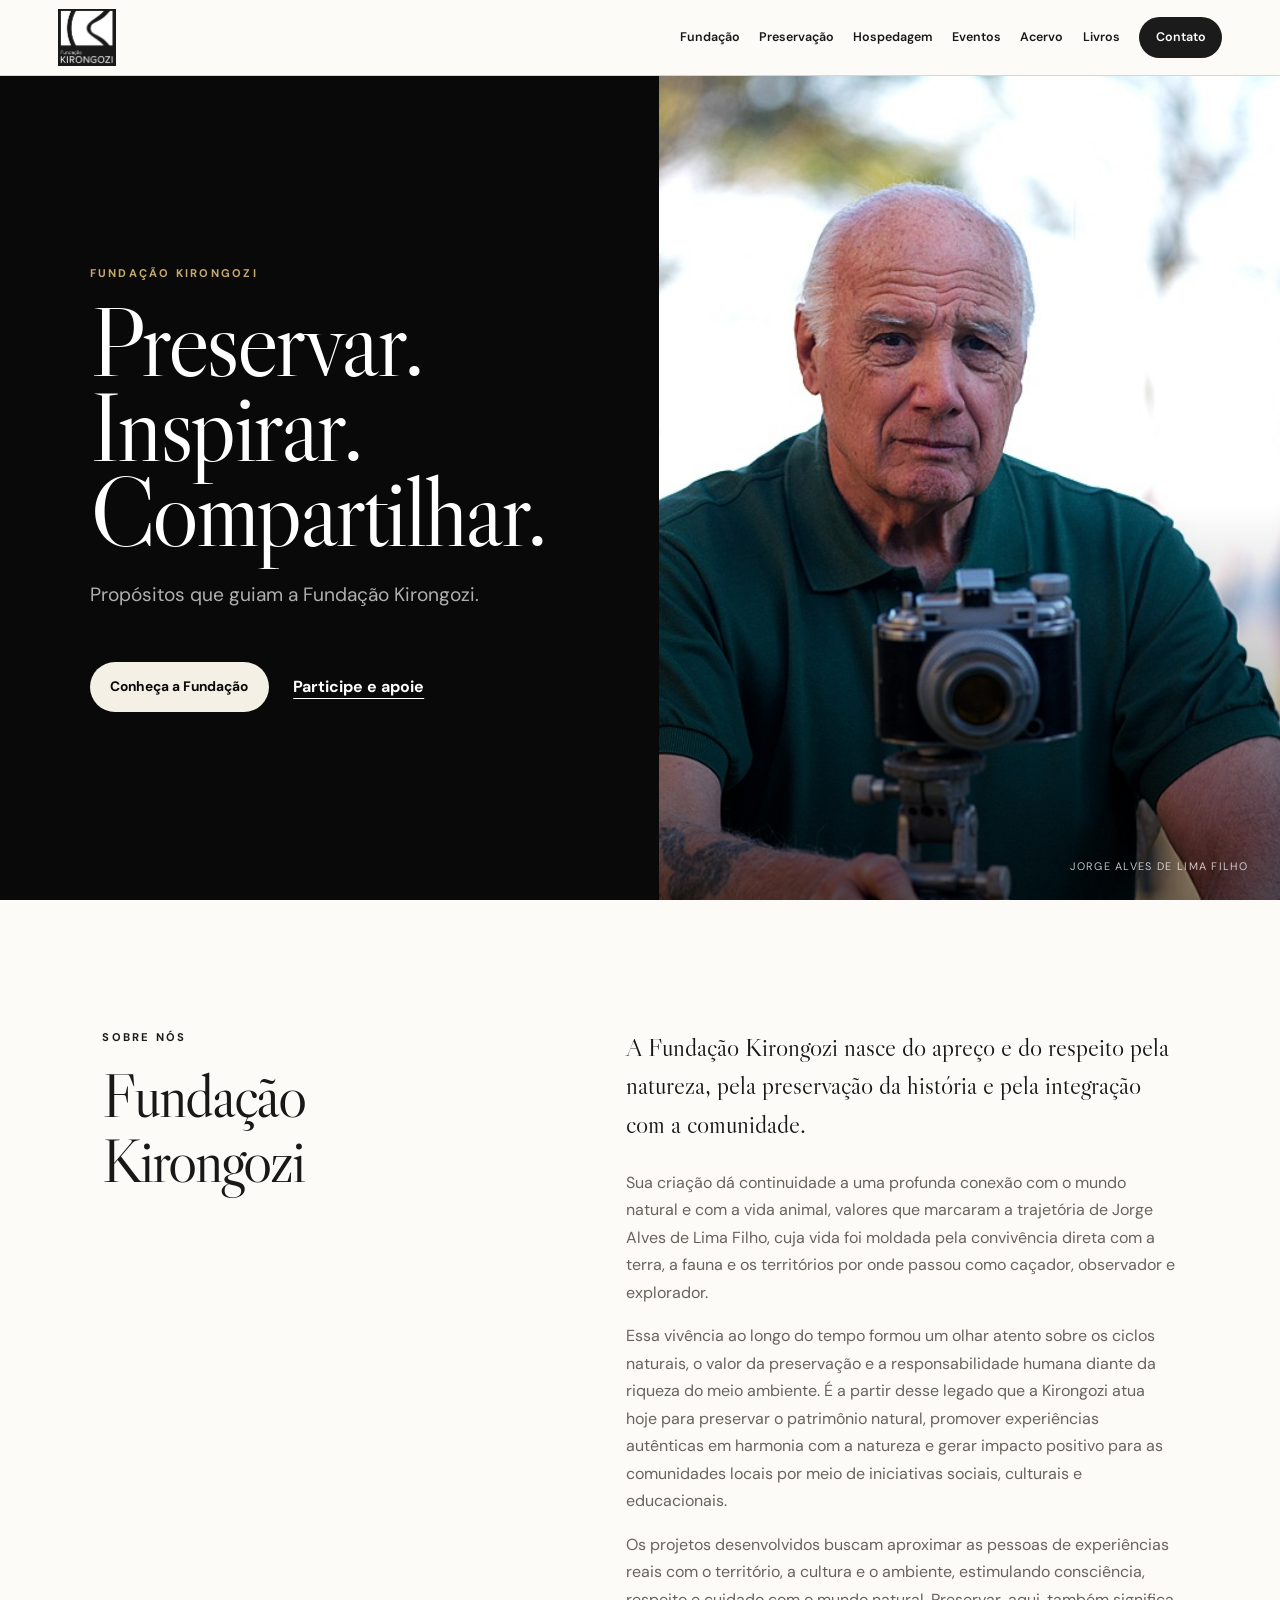
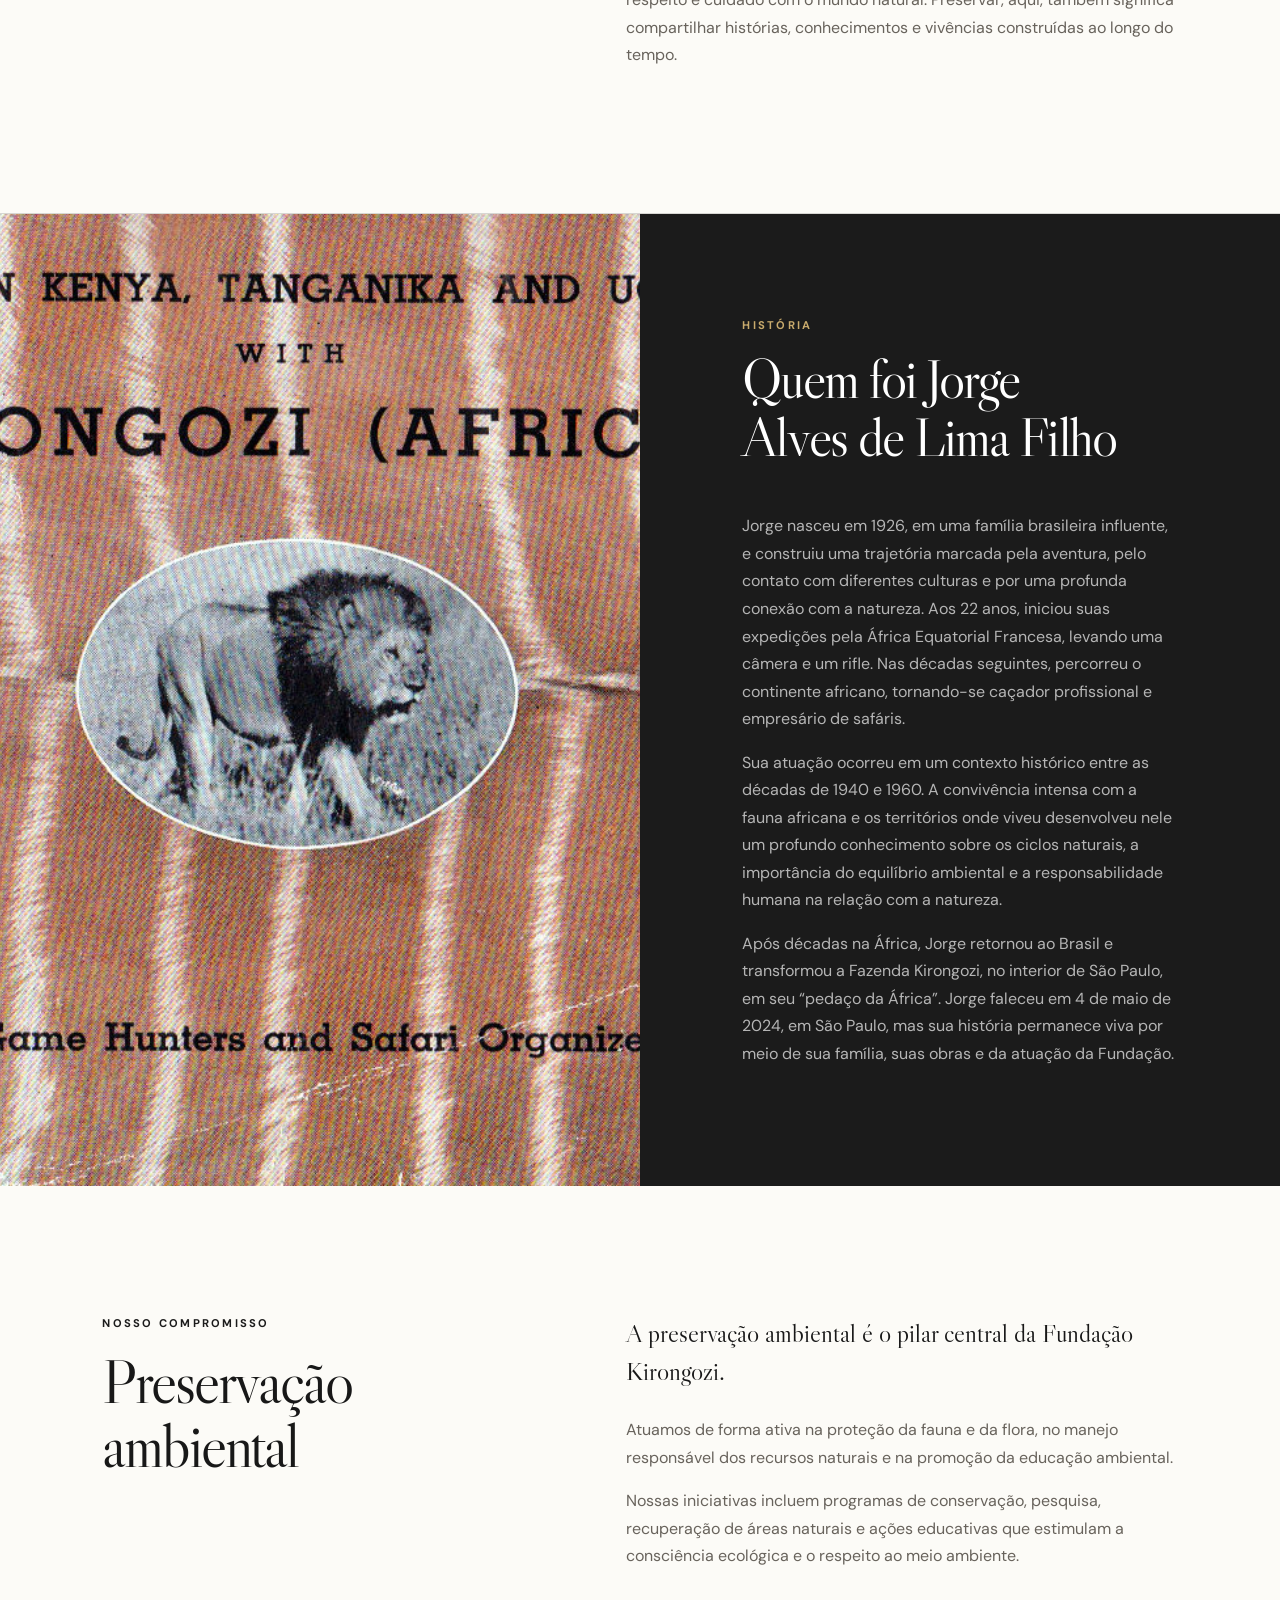
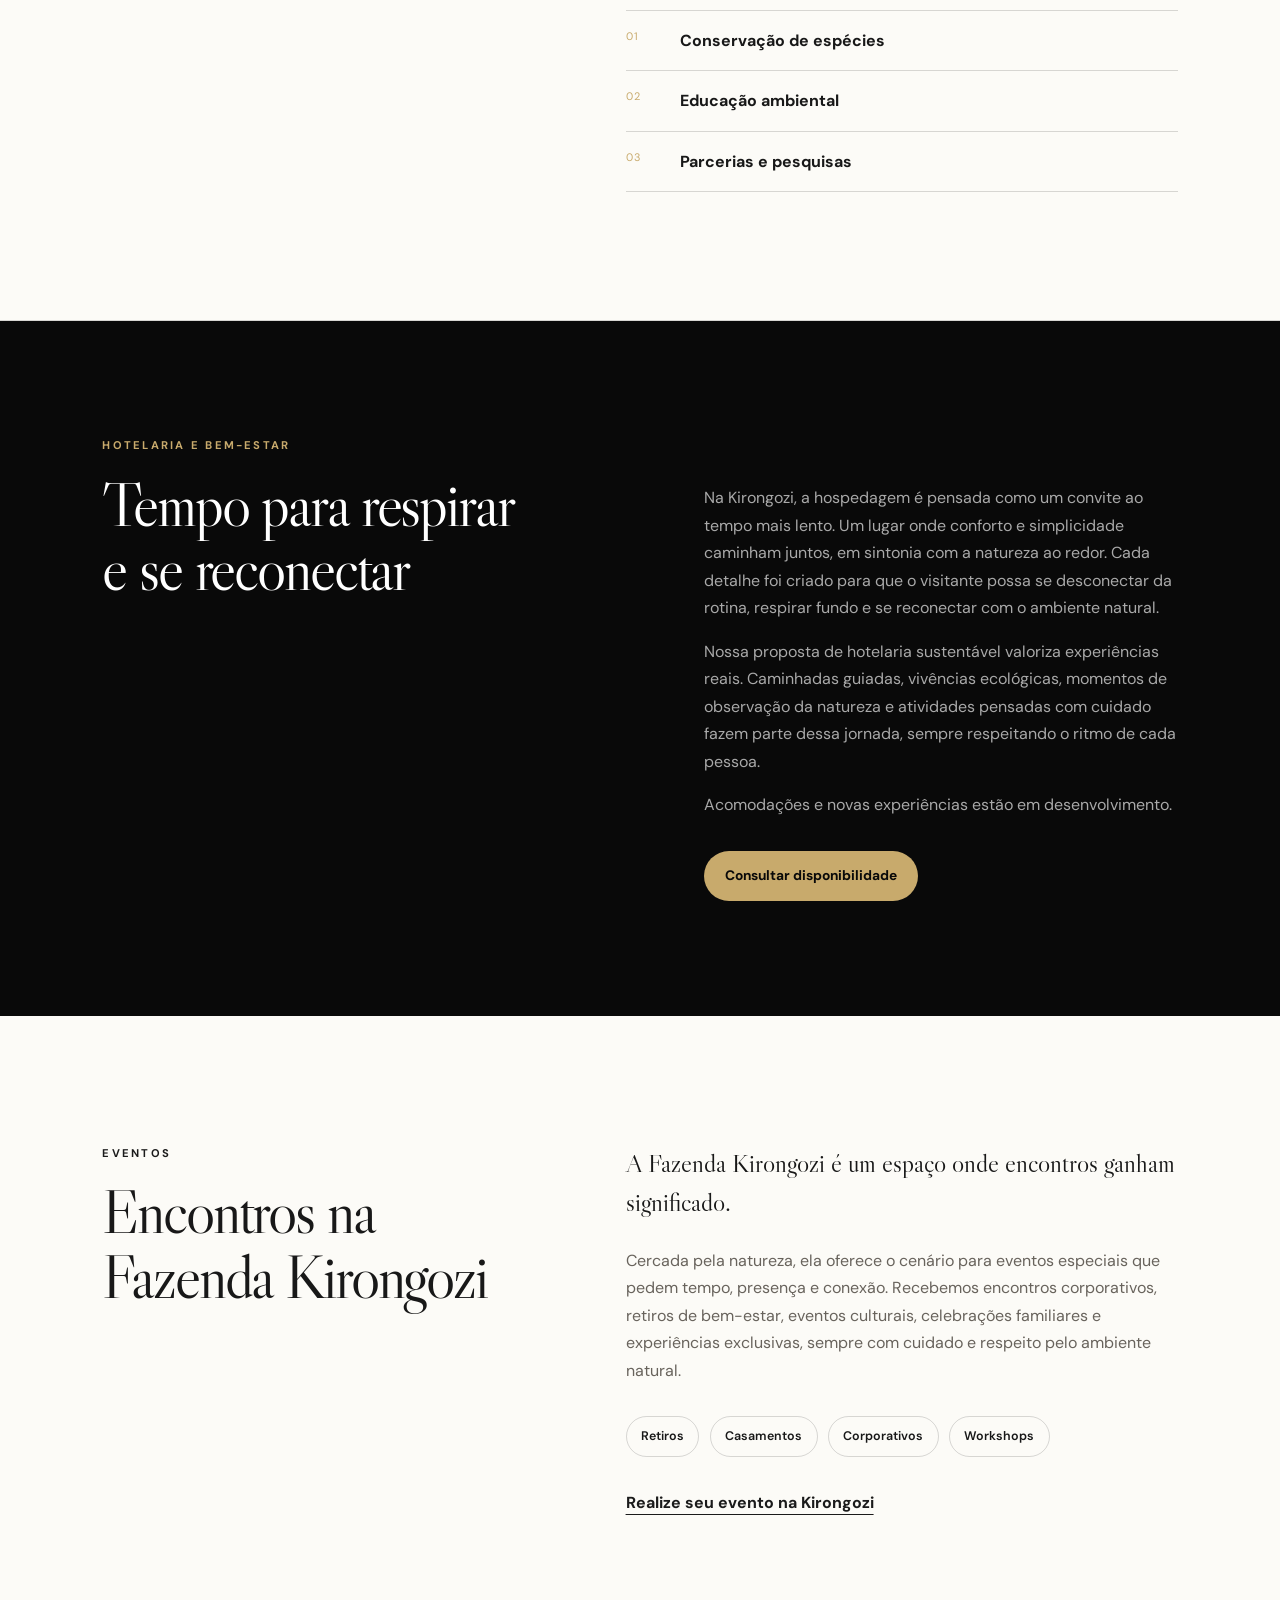
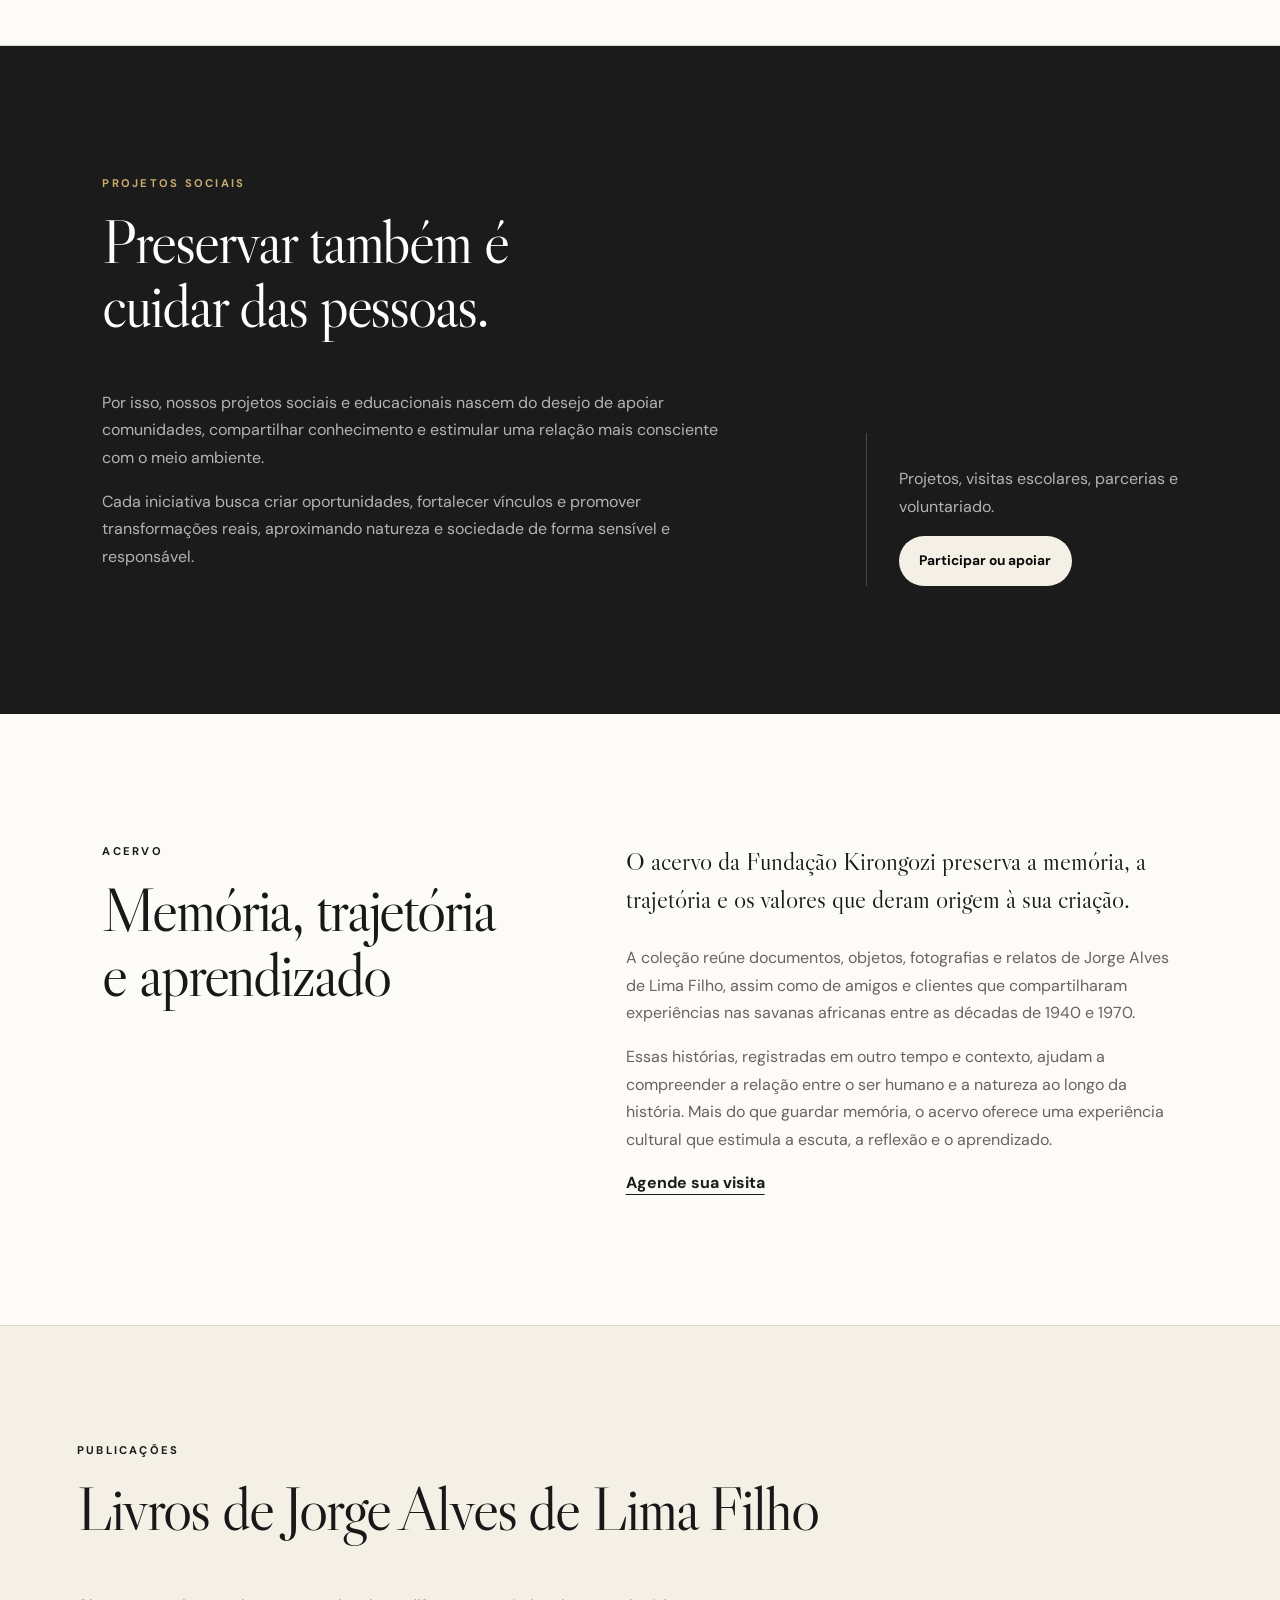
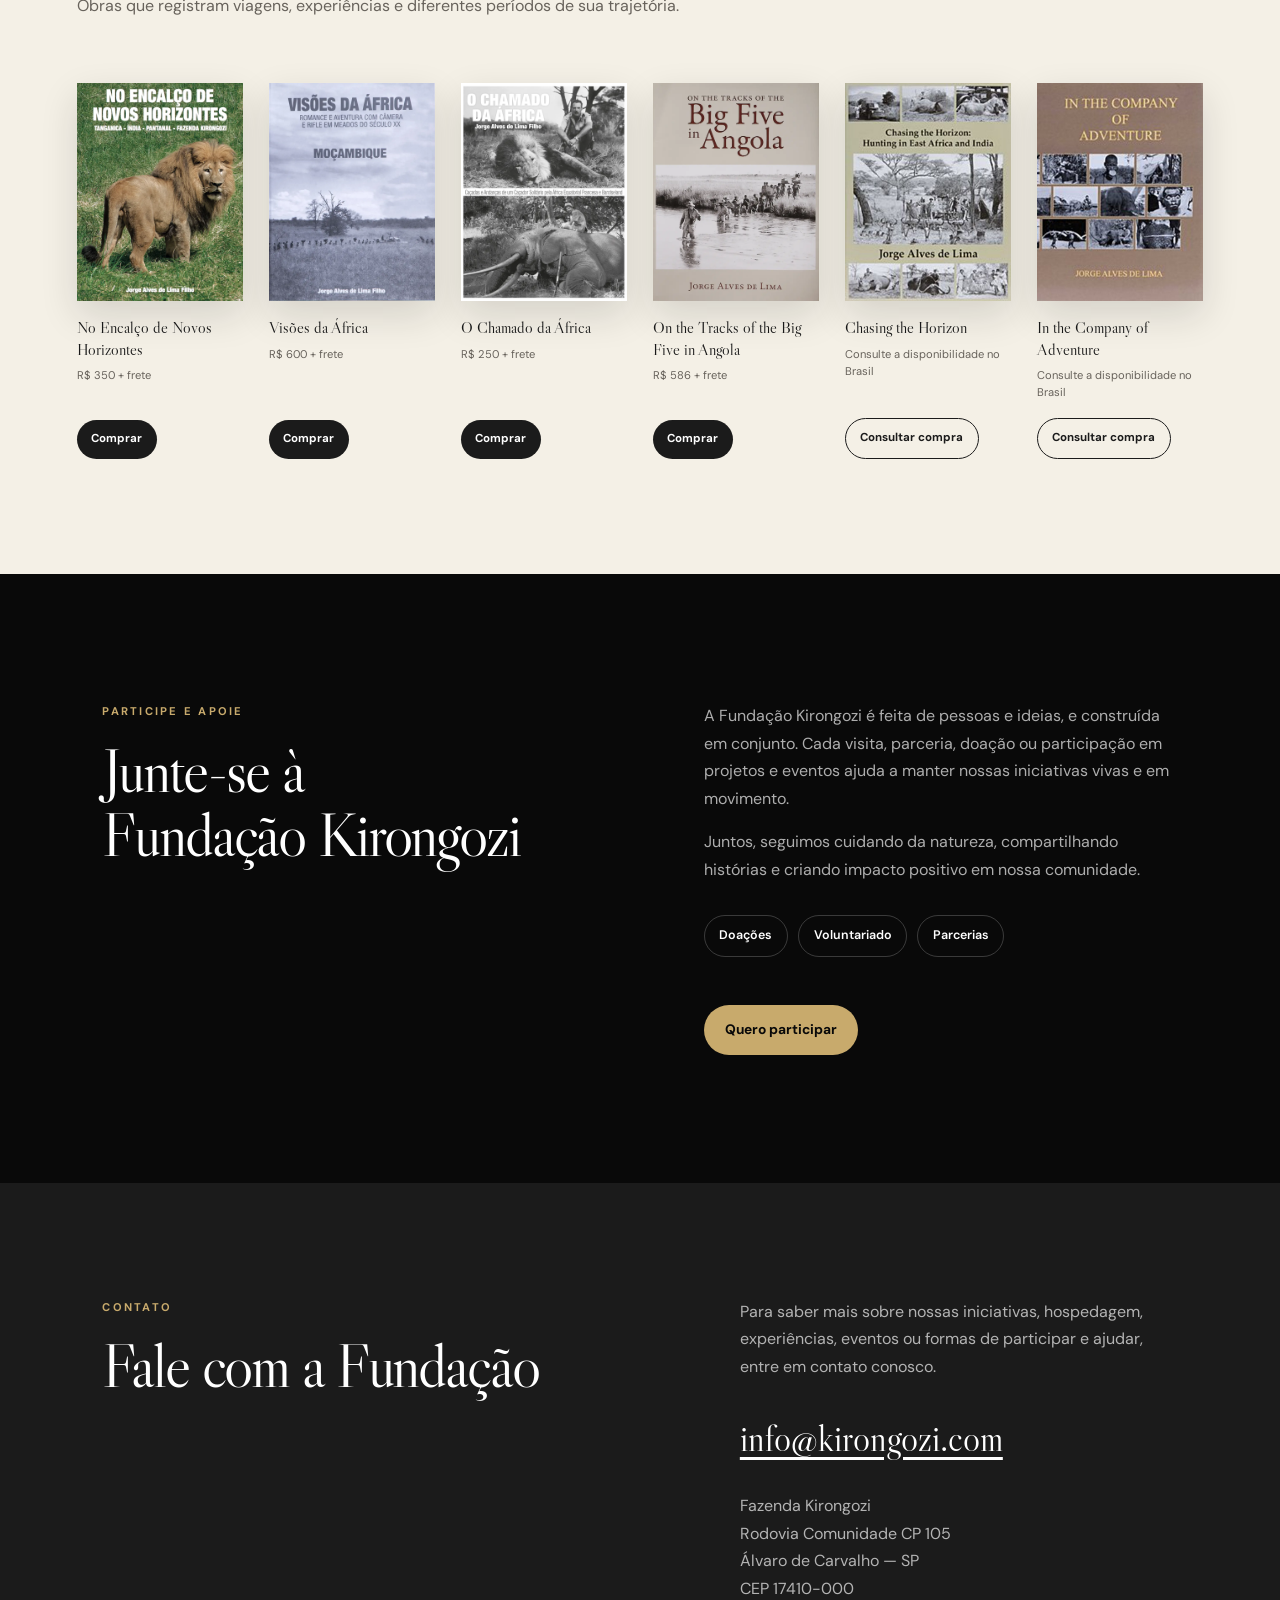
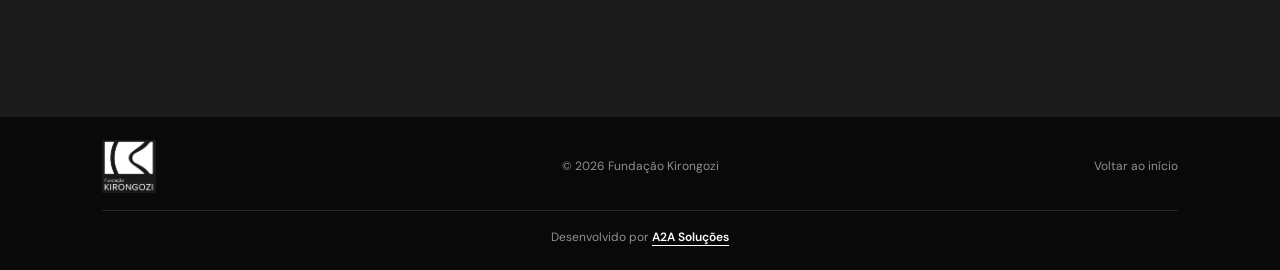
==== commit f68649be: "Adiciona crédito da A2A e favicon oficial" ====
--- a/index.html
+++ b/index.html
@@ -2,6 +2,12 @@
 <html lang="pt-BR">
 <head>
   <meta charset="utf-8">
+  <script>
+    if ('scrollRestoration' in history) history.scrollRestoration = 'manual';
+    if (window.location.hash) {
+      history.replaceState(null, '', `${window.location.pathname}${window.location.search}`);
+    }
+  </script>
   <meta name="viewport" content="width=device-width, initial-scale=1">
   <meta name="description" content="Fundação Kirongozi — preservação ambiental, memória, educação, hotelaria e experiências em contato com a natureza.">
   <meta name="theme-color" content="#111111">
@@ -13,7 +19,10 @@
   <meta property="og:image" content="https://raphad2712-creator.github.io/site-kirongozi/assets/jorge-alves-de-lima.jpg">
   <title>Fundação Kirongozi | Preservar, inspirar e compartilhar</title>
   <link rel="canonical" href="https://raphad2712-creator.github.io/site-kirongozi/">
-  <link rel="icon" type="image/png" href="assets/logo-kirongozi.png">
+  <link rel="icon" type="image/png" sizes="32x32" href="assets/favicon-32.png">
+  <link rel="icon" type="image/png" sizes="192x192" href="assets/favicon-192.png">
+  <link rel="shortcut icon" href="assets/favicon.ico">
+  <link rel="apple-touch-icon" sizes="180x180" href="assets/apple-touch-icon.png">
   <link rel="preconnect" href="https://fonts.googleapis.com">
   <link rel="preconnect" href="https://fonts.gstatic.com" crossorigin>
   <link href="https://fonts.googleapis.com/css2?family=DM+Sans:wght@400;500;600;700&family=Libre+Caslon+Display&display=swap" rel="stylesheet">
@@ -151,8 +160,9 @@
 
   <footer class="site-footer">
     <div class="footer-brand"><img class="footer-logo" src="assets/logo-kirongozi.png" alt="Fundação Kirongozi" width="465" height="458"></div>
-    <p>© <span id="year"></span> Fundação Kirongozi</p>
+    <p class="footer-copyright">© <span id="year"></span> Fundação Kirongozi</p>
     <a href="#inicio">Voltar ao início</a>
+    <p class="footer-credit">Desenvolvido por <a href="https://www.a2a.com.br/" target="_blank" rel="noopener noreferrer">A2A Soluções</a></p>
   </footer>
   <script src="script.js"></script>
 </body>
--- a/style.css
+++ b/style.css
@@ -92,8 +92,11 @@
 .contact address { color:rgba(255,255,255,.67); font-style:normal; }
 .site-footer { padding:1.4rem clamp(1.25rem,8vw,8rem); display:grid; grid-template-columns:1fr 1fr 1fr; align-items:center; color:rgba(255,255,255,.55); background:var(--forest-dark); font-size:.75rem; }
 .footer-logo { width:54px; height:54px; object-fit:contain; }
-.site-footer p { margin:0; text-align:center; }
+.site-footer p { margin:0; }
+.footer-copyright { text-align:center; }
 .site-footer>a { justify-self:end; text-decoration:none; }
+.footer-credit { grid-column:1/-1; width:100%; margin-top:1rem!important; padding-top:1rem; border-top:1px solid rgba(255,255,255,.12); text-align:center; }
+.footer-credit a { color:white; font-weight:600; text-underline-offset:.25rem; }
 .reveal { opacity:0; transform:translateY(20px); transition:opacity .7s ease,transform .7s ease; }
 .reveal.visible { opacity:1; transform:none; }
 :focus-visible { outline:3px solid var(--gold); outline-offset:4px; }
@@ -101,7 +104,7 @@
 @media (max-width:820px) {
   html{scroll-padding-top:70px}.site-header{height:70px}.menu-button{display:block;z-index:32;cursor:pointer}.menu-button[aria-expanded="true"] span:nth-child(1){transform:translateY(7px) rotate(45deg)}.menu-button[aria-expanded="true"] span:nth-child(2){opacity:0}.menu-button[aria-expanded="true"] span:nth-child(3){transform:translateY(-7px) rotate(-45deg)}
   .site-nav{position:fixed;inset:70px 0 0;padding:1.6rem 1.25rem 3rem;display:flex;flex-direction:column;align-items:stretch;gap:0;visibility:hidden;overflow-y:auto;opacity:0;background:var(--paper);transform:translateY(-12px);transition:opacity .2s,transform .2s,visibility .2s}.site-nav.open{visibility:visible;opacity:1;transform:none}.site-nav a{padding:.85rem .1rem;border-bottom:1px solid var(--line);font:1.35rem/1.25 var(--serif)}.site-nav a::after{display:none}.site-nav .nav-cta{margin-top:1rem;color:white;font:700 .88rem var(--sans);text-align:center}
-  .hero,.legacy,.section,.experiences,.social-projects,.support,.contact{grid-template-columns:1fr}.hero-copy{min-height:620px}.hero-image{min-height:620px}.section-heading{position:static}.legacy-image{min-height:560px}.experience-copy{padding-top:0}.social-projects-note{padding:2rem 0 0;border-top:1px solid rgba(255,255,255,.2);border-left:0}.site-footer{grid-template-columns:1fr auto;gap:1rem}.site-footer p{grid-column:1/-1;grid-row:2;text-align:left}
+  .hero,.legacy,.section,.experiences,.social-projects,.support,.contact{grid-template-columns:1fr}.hero-copy{min-height:620px}.hero-image{min-height:620px}.section-heading{position:static}.legacy-image{min-height:560px}.experience-copy{padding-top:0}.social-projects-note{padding:2rem 0 0;border-top:1px solid rgba(255,255,255,.2);border-left:0}.site-footer{grid-template-columns:1fr auto;gap:1rem}.footer-copyright{grid-column:1/-1;grid-row:2;text-align:left}.footer-credit{grid-row:3;text-align:center}
 }
 @media (max-width:560px) { .hero-copy{min-height:580px}.hero h1{font-size:clamp(3.5rem,17vw,5rem)}.hero-actions{align-items:flex-start;flex-direction:column}.hero-image{min-height:480px}.legacy-image{min-height:400px}.book-grid{grid-template-columns:repeat(2,minmax(0,1fr));gap:2rem 1rem}.book-card h3{font-size:.9rem}.book-price{min-height:4.5em;font-size:.68rem}.book-buy{width:100%;padding:.62rem .5rem}.footer-logo{width:48px;height:48px} }
 @media (prefers-reduced-motion:reduce) { html{scroll-behavior:auto}*,*::before,*::after{animation-duration:.01ms!important;transition-duration:.01ms!important}.reveal{opacity:1;transform:none} }
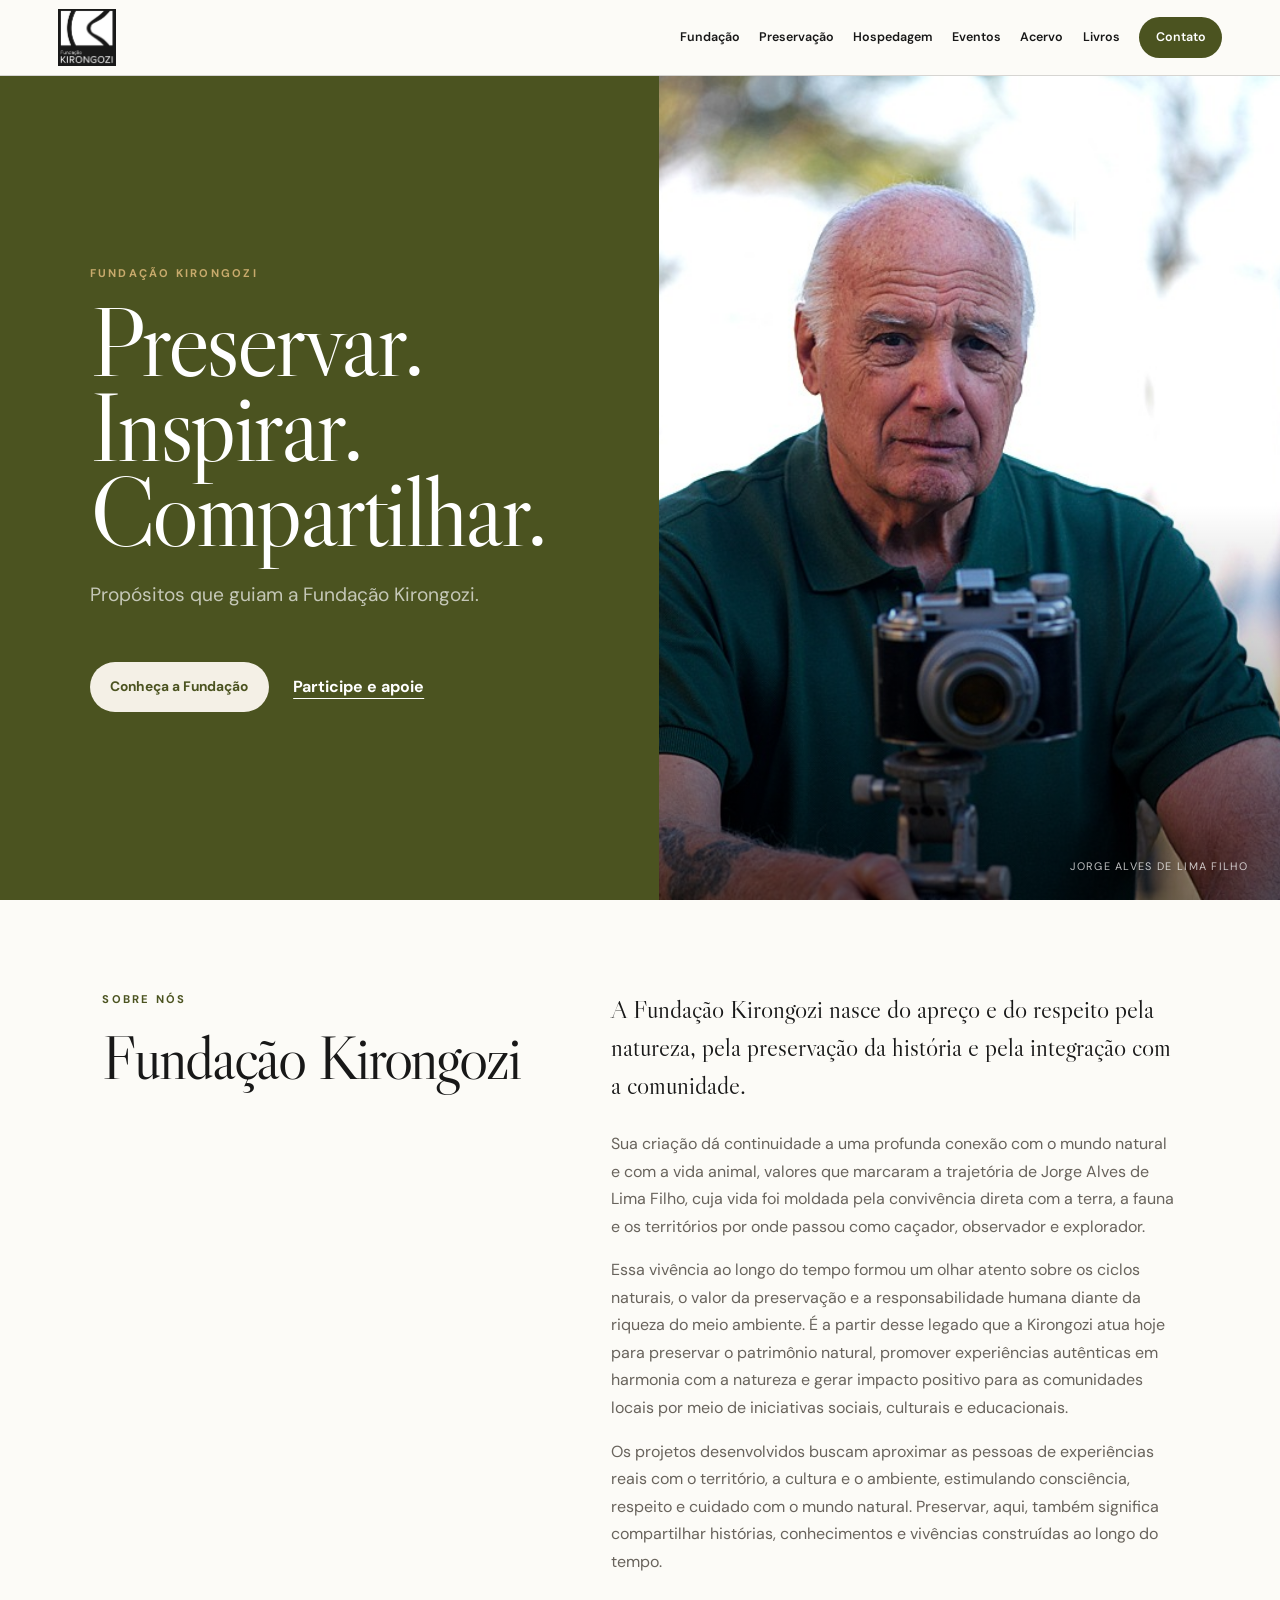
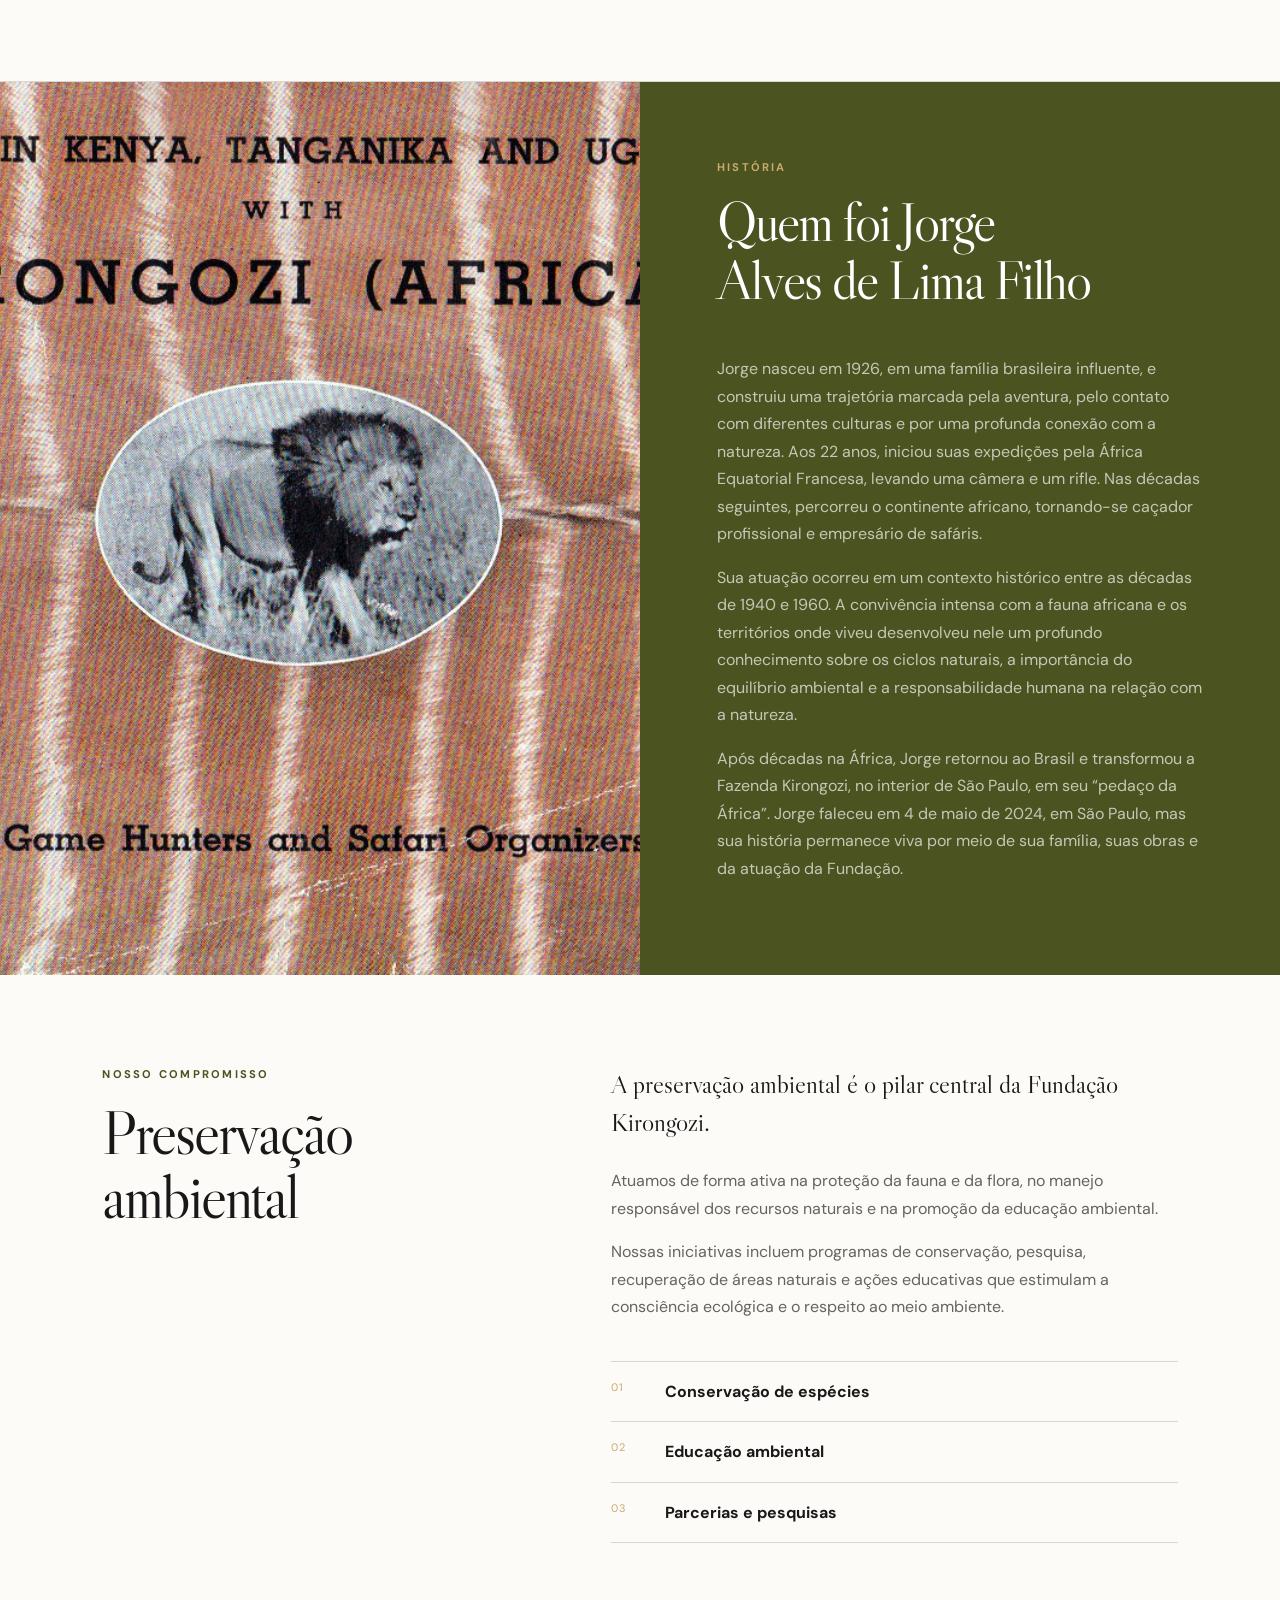
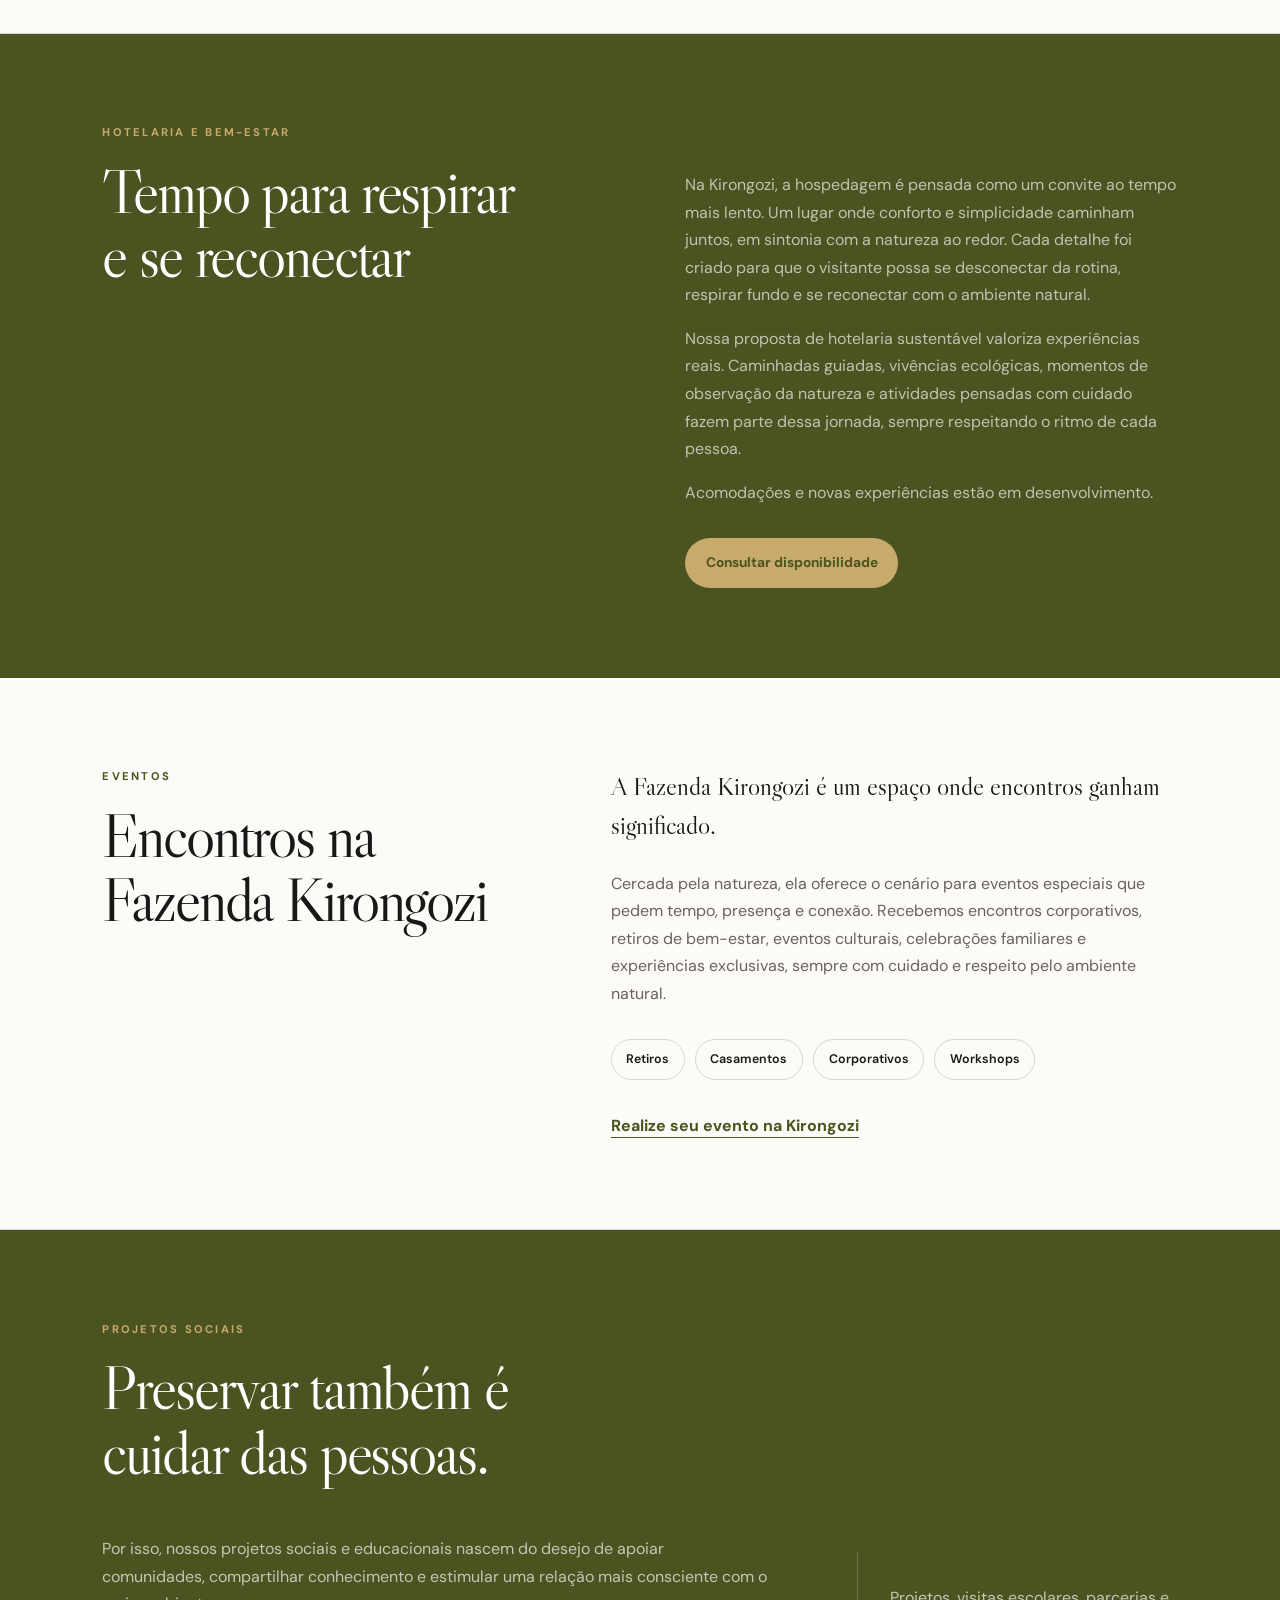
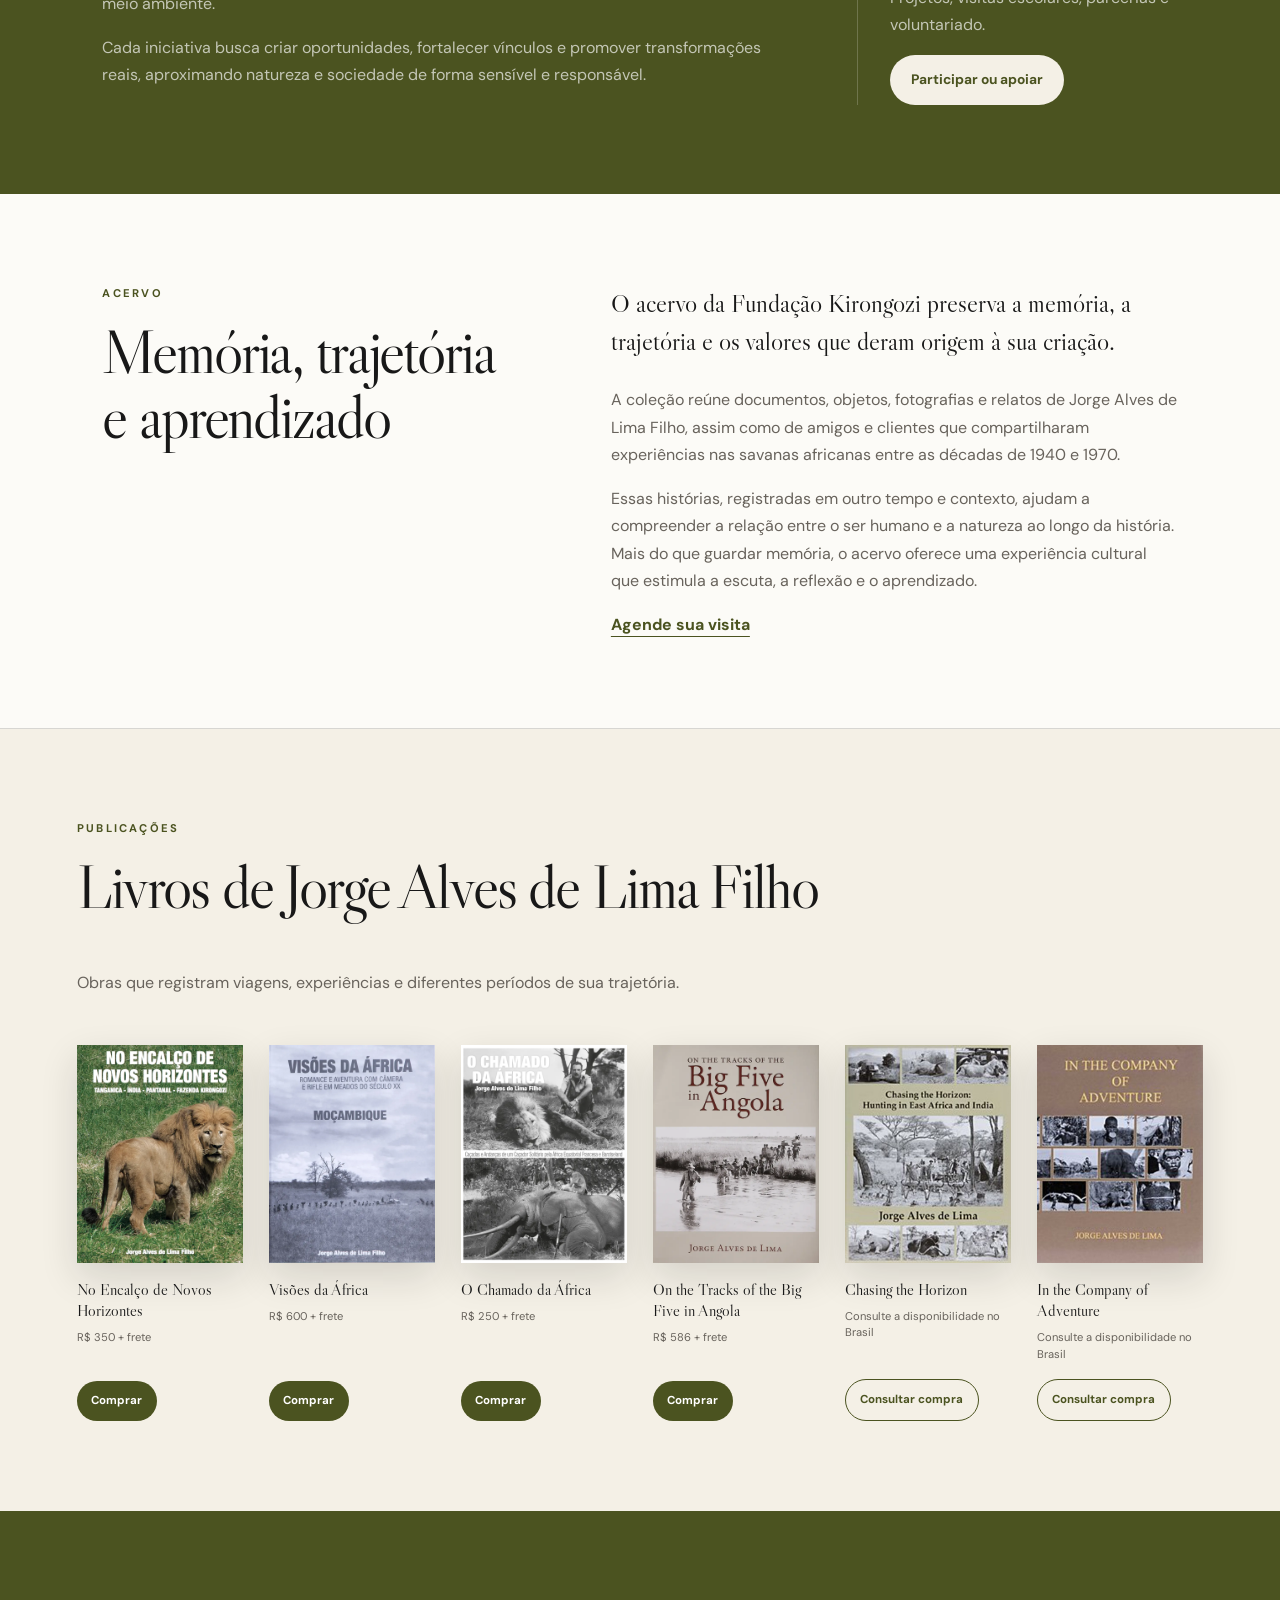
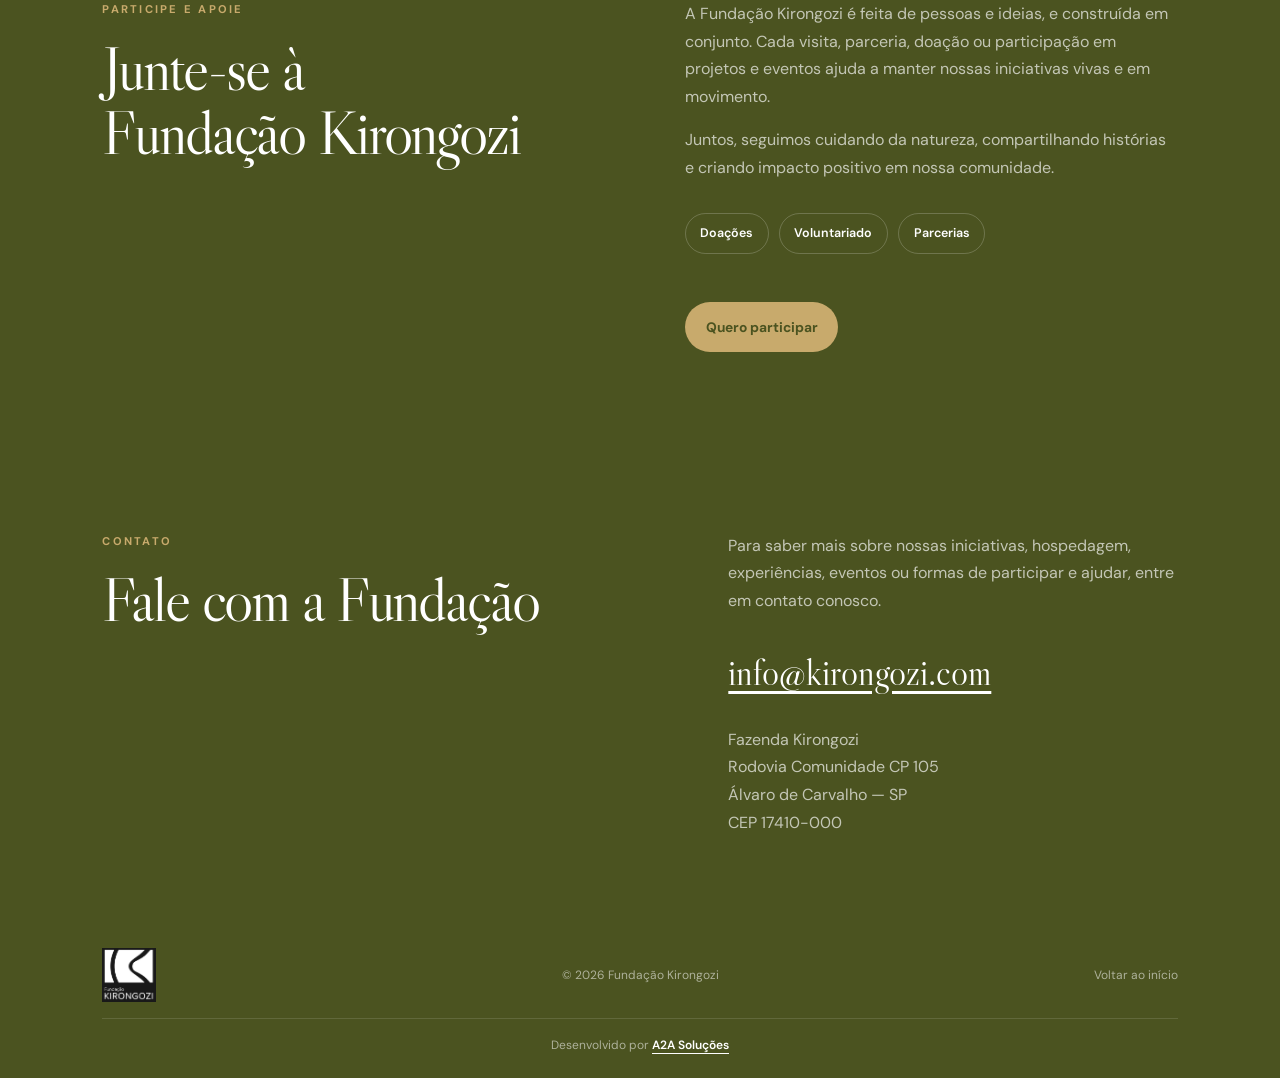
==== commit 73f5d6a6: "Reduce spacing across Kirongozi sections" ====
--- a/index.html
+++ b/index.html
@@ -15,10 +15,7 @@
   <meta property="og:locale" content="pt_BR">
   <meta property="og:title" content="Fundação Kirongozi">
   <meta property="og:description" content="Preservar. Inspirar. Compartilhar. Propósitos que guiam a Fundação Kirongozi.">
-  <meta property="og:url" content="https://raphad2712-creator.github.io/site-kirongozi/">
-  <meta property="og:image" content="https://raphad2712-creator.github.io/site-kirongozi/assets/jorge-alves-de-lima.jpg">
   <title>Fundação Kirongozi | Preservar, inspirar e compartilhar</title>
-  <link rel="canonical" href="https://raphad2712-creator.github.io/site-kirongozi/">
   <link rel="icon" type="image/png" sizes="32x32" href="assets/favicon-32.png">
   <link rel="icon" type="image/png" sizes="192x192" href="assets/favicon-192.png">
   <link rel="shortcut icon" href="assets/favicon.ico">
@@ -26,7 +23,7 @@
   <link rel="preconnect" href="https://fonts.googleapis.com">
   <link rel="preconnect" href="https://fonts.gstatic.com" crossorigin>
   <link href="https://fonts.googleapis.com/css2?family=DM+Sans:wght@400;500;600;700&family=Libre+Caslon+Display&display=swap" rel="stylesheet">
-  <link rel="stylesheet" href="style.css">
+  <link rel="stylesheet" href="style.css?v=20260925-compact">
 </head>
 <body>
   <a class="skip-link" href="#conteudo">Ir para o conteúdo</a>
--- a/style.css
+++ b/style.css
@@ -1,4 +1,4 @@
-:root { --forest:#1b1b1b; --forest-dark:#090909; --gold:#c8aa6c; --cream:#f4f0e6; --paper:#fcfbf7; --ink:#181818; --muted:#68635c; --line:rgba(24,24,24,.16); --serif:"Libre Caslon Display",Georgia,serif; --sans:"DM Sans",Arial,sans-serif; }
+:root { --forest:#4b5320; --forest-dark:#4b5320; --gold:#c8aa6c; --cream:#f4f0e6; --paper:#fcfbf7; --ink:#181818; --muted:#68635c; --line:rgba(24,24,24,.16); --serif:"Libre Caslon Display",Georgia,serif; --sans:"DM Sans",Arial,sans-serif; }
 * { box-sizing:border-box; }
 html { scroll-behavior:smooth; scroll-padding-top:76px; }
 body { margin:0; color:var(--ink); background:var(--paper); font:400 16px/1.72 var(--sans); overflow-x:hidden; }
@@ -40,7 +40,7 @@
 .hero-image::after { content:""; position:absolute; inset:0; background:linear-gradient(to top,rgba(0,0,0,.52),transparent 48%); pointer-events:none; }
 .hero-image img { width:100%; height:100%; object-fit:cover; object-position:50% 35%; }
 .hero-image figcaption { position:absolute; right:2rem; bottom:1.5rem; z-index:1; color:rgba(255,255,255,.75); font-size:.68rem; letter-spacing:.12em; text-transform:uppercase; }
-.section { padding:clamp(5rem,10vw,9rem) clamp(1.25rem,8vw,8rem); display:grid; grid-template-columns:.85fr 1.15fr; gap:clamp(3rem,9vw,9rem); border-bottom:1px solid var(--line); }
+.section { padding:clamp(4rem,7vw,6.5rem) clamp(1.25rem,8vw,8rem); display:grid; grid-template-columns:.85fr 1.15fr; gap:clamp(2.5rem,7vw,7rem); border-bottom:1px solid var(--line); }
 .section-heading { align-self:start; position:sticky; top:120px; }
 .section-heading h2 { max-width:580px; }
 .long-copy,.section-content { max-width:740px; }
@@ -49,27 +49,27 @@
 .legacy { display:grid; grid-template-columns:1fr 1fr; color:white; background:var(--forest); }
 .legacy-image { min-height:720px; margin:0; overflow:hidden; }
 .legacy-image img { width:100%; height:100%; object-fit:cover; }
-.legacy-copy { padding:clamp(4rem,8vw,8rem); display:flex; flex-direction:column; justify-content:center; }
+.legacy-copy { padding:clamp(3.5rem,6vw,6rem); display:flex; flex-direction:column; justify-content:center; }
 .legacy-copy h2 { font-size:clamp(2.5rem,4.3vw,4.6rem); }
 .legacy-copy p:not(.eyebrow) { color:rgba(255,255,255,.68); }
 .topic-list { margin-top:2.5rem; border-top:1px solid var(--line); }
 .topic-list div { padding:1rem 0; display:grid; grid-template-columns:54px 1fr; border-bottom:1px solid var(--line); }
 .topic-list span { color:var(--gold); font-size:.68rem; letter-spacing:.12em; }
-.experiences { padding:clamp(5rem,9vw,8rem) clamp(1.25rem,8vw,8rem); display:grid; grid-template-columns:1fr 1fr; gap:clamp(4rem,10vw,10rem); color:white; background:var(--forest-dark); }
+.experiences { padding:clamp(4rem,7vw,6.5rem) clamp(1.25rem,8vw,8rem); display:grid; grid-template-columns:1fr 1fr; gap:clamp(2.5rem,7vw,7rem); color:white; background:var(--forest-dark); }
 .experience-header h2 { max-width:680px; }
 .experience-copy { max-width:650px; padding-top:3rem; }
 .experience-copy p { color:rgba(255,255,255,.65); }
 .experience-copy .button { margin-top:1rem; }
 .event-types,.support-options { margin:2rem 0; display:flex; flex-wrap:wrap; gap:.65rem; }
 .event-types span,.support-options span { padding:.55rem .9rem; border:1px solid var(--line); border-radius:99px; font-size:.78rem; font-weight:600; }
-.social-projects { padding:clamp(5rem,10vw,9rem) clamp(1.25rem,8vw,8rem); display:grid; grid-template-columns:1.35fr .65fr; gap:9vw; align-items:end; color:white; background:var(--forest); }
+.social-projects { padding:clamp(4rem,7vw,6.5rem) clamp(1.25rem,8vw,8rem); display:grid; grid-template-columns:1.35fr .65fr; gap:7vw; align-items:end; color:white; background:var(--forest); }
 .social-projects-copy { max-width:850px; }
 .social-projects-copy h2 { max-width:900px; }
 .social-projects-copy p:not(.eyebrow) { max-width:700px; color:rgba(255,255,255,.67); }
 .social-projects-note { padding:2rem 0 0 2rem; border-left:1px solid rgba(255,255,255,.2); }
 .social-projects-note p { color:rgba(255,255,255,.67); }
-.books { padding:clamp(5rem,9vw,8rem) clamp(1.25rem,6vw,6rem); background:var(--cream); }
-.books-header { max-width:820px; margin-bottom:4rem; }
+.books { padding:clamp(4rem,7vw,6.5rem) clamp(1.25rem,6vw,6rem); background:var(--cream); }
+.books-header { max-width:820px; margin-bottom:3rem; }
 .books-header>p:last-child { color:var(--muted); }
 .book-grid { display:grid; grid-template-columns:repeat(6,minmax(0,1fr)); gap:clamp(1rem,2vw,2rem); }
 .book-card { min-width:0; margin:0; display:flex; flex-direction:column; align-items:flex-start; }
@@ -81,12 +81,12 @@
 .book-buy:hover { background:var(--forest-dark); transform:translateY(-2px); }
 .book-buy-secondary { color:var(--forest); border:1px solid var(--forest); background:transparent; }
 .book-buy-secondary:hover { color:white; }
-.support { padding:clamp(5rem,10vw,9rem) clamp(1.25rem,8vw,8rem); display:grid; grid-template-columns:1fr 1fr; gap:10vw; color:white; background:var(--forest-dark); }
+.support { padding:clamp(4rem,7vw,6.5rem) clamp(1.25rem,8vw,8rem); display:grid; grid-template-columns:1fr 1fr; gap:7vw; color:white; background:var(--forest-dark); }
 .support-copy { max-width:650px; }
 .support-copy>p { color:rgba(255,255,255,.67); }
 .support-options span { border-color:rgba(255,255,255,.2); }
 .support-copy .button { margin-top:1rem; }
-.contact { padding:clamp(5rem,9vw,8rem) clamp(1.25rem,8vw,8rem); display:grid; grid-template-columns:1.1fr .9fr; gap:8vw; color:white; background:var(--forest); }
+.contact { padding:clamp(4rem,7vw,6.5rem) clamp(1.25rem,8vw,8rem); display:grid; grid-template-columns:1.1fr .9fr; gap:6vw; color:white; background:var(--forest); }
 .contact-details>p { max-width:550px; color:rgba(255,255,255,.67); }
 .contact-email { display:inline-block; margin:1.3rem 0 2rem; color:white; font:clamp(1.5rem,2.8vw,2.6rem)/1.2 var(--serif); text-underline-offset:.4rem; }
 .contact address { color:rgba(255,255,255,.67); font-style:normal; }
@@ -104,7 +104,15 @@
 @media (max-width:820px) {
   html{scroll-padding-top:70px}.site-header{height:70px}.menu-button{display:block;z-index:32;cursor:pointer}.menu-button[aria-expanded="true"] span:nth-child(1){transform:translateY(7px) rotate(45deg)}.menu-button[aria-expanded="true"] span:nth-child(2){opacity:0}.menu-button[aria-expanded="true"] span:nth-child(3){transform:translateY(-7px) rotate(-45deg)}
   .site-nav{position:fixed;inset:70px 0 0;padding:1.6rem 1.25rem 3rem;display:flex;flex-direction:column;align-items:stretch;gap:0;visibility:hidden;overflow-y:auto;opacity:0;background:var(--paper);transform:translateY(-12px);transition:opacity .2s,transform .2s,visibility .2s}.site-nav.open{visibility:visible;opacity:1;transform:none}.site-nav a{padding:.85rem .1rem;border-bottom:1px solid var(--line);font:1.35rem/1.25 var(--serif)}.site-nav a::after{display:none}.site-nav .nav-cta{margin-top:1rem;color:white;font:700 .88rem var(--sans);text-align:center}
-  .hero,.legacy,.section,.experiences,.social-projects,.support,.contact{grid-template-columns:1fr}.hero-copy{min-height:620px}.hero-image{min-height:620px}.section-heading{position:static}.legacy-image{min-height:560px}.experience-copy{padding-top:0}.social-projects-note{padding:2rem 0 0;border-top:1px solid rgba(255,255,255,.2);border-left:0}.site-footer{grid-template-columns:1fr auto;gap:1rem}.footer-copyright{grid-column:1/-1;grid-row:2;text-align:left}.footer-credit{grid-row:3;text-align:center}
+  .hero,.legacy,.section,.experiences,.social-projects,.support,.contact{grid-template-columns:1fr}.hero-copy{min-height:620px}.hero-image{min-height:620px}.section-heading{position:static}.legacy-image{min-height:560px}.experience-copy{padding-top:0}.social-projects-note{padding:1.5rem 0 0;border-top:1px solid rgba(255,255,255,.2);border-left:0}.site-footer{grid-template-columns:1fr auto;gap:1rem}.footer-copyright{grid-column:1/-1;grid-row:2;text-align:left}.footer-credit{grid-row:3;text-align:center}
+  .section,.experiences,.social-projects,.support,.contact{padding:3.25rem 1.25rem;gap:1.75rem}
+  .legacy-copy{padding:3.25rem 1.25rem}
+  .books{padding:3.25rem 1.25rem}
+  .books-header{margin-bottom:2.25rem}
+  .section-heading h2,.experience-header h2,.social-projects-copy h2,.support-heading h2,.contact-heading h2{margin-bottom:.35rem}
+  .long-copy p,.section-content p,.experience-copy p,.social-projects-copy p,.support-copy p,.contact-details p{margin-bottom:.9rem}
+  .topic-list{margin-top:1.5rem}
+  .event-types,.support-options{margin:1.35rem 0}
 }
-@media (max-width:560px) { .hero-copy{min-height:580px}.hero h1{font-size:clamp(3.5rem,17vw,5rem)}.hero-actions{align-items:flex-start;flex-direction:column}.hero-image{min-height:480px}.legacy-image{min-height:400px}.book-grid{grid-template-columns:repeat(2,minmax(0,1fr));gap:2rem 1rem}.book-card h3{font-size:.9rem}.book-price{min-height:4.5em;font-size:.68rem}.book-buy{width:100%;padding:.62rem .5rem}.footer-logo{width:48px;height:48px} }
+@media (max-width:560px) { h2{font-size:clamp(2rem,9vw,2.8rem)}.hero-copy{min-height:510px;padding:4rem 1.25rem}.hero h1{font-size:clamp(2.6rem,11vw,3.8rem);line-height:.96}.hero-actions{align-items:flex-start;flex-direction:column}.hero-image{min-height:480px}.legacy-image{min-height:400px}.book-grid{grid-template-columns:repeat(2,minmax(0,1fr));gap:2rem 1rem}.book-card h3{font-size:.9rem}.book-price{min-height:4.5em;font-size:.68rem}.book-buy{width:100%;padding:.62rem .5rem}.footer-logo{width:48px;height:48px} }
 @media (prefers-reduced-motion:reduce) { html{scroll-behavior:auto}*,*::before,*::after{animation-duration:.01ms!important;transition-duration:.01ms!important}.reveal{opacity:1;transform:none} }
